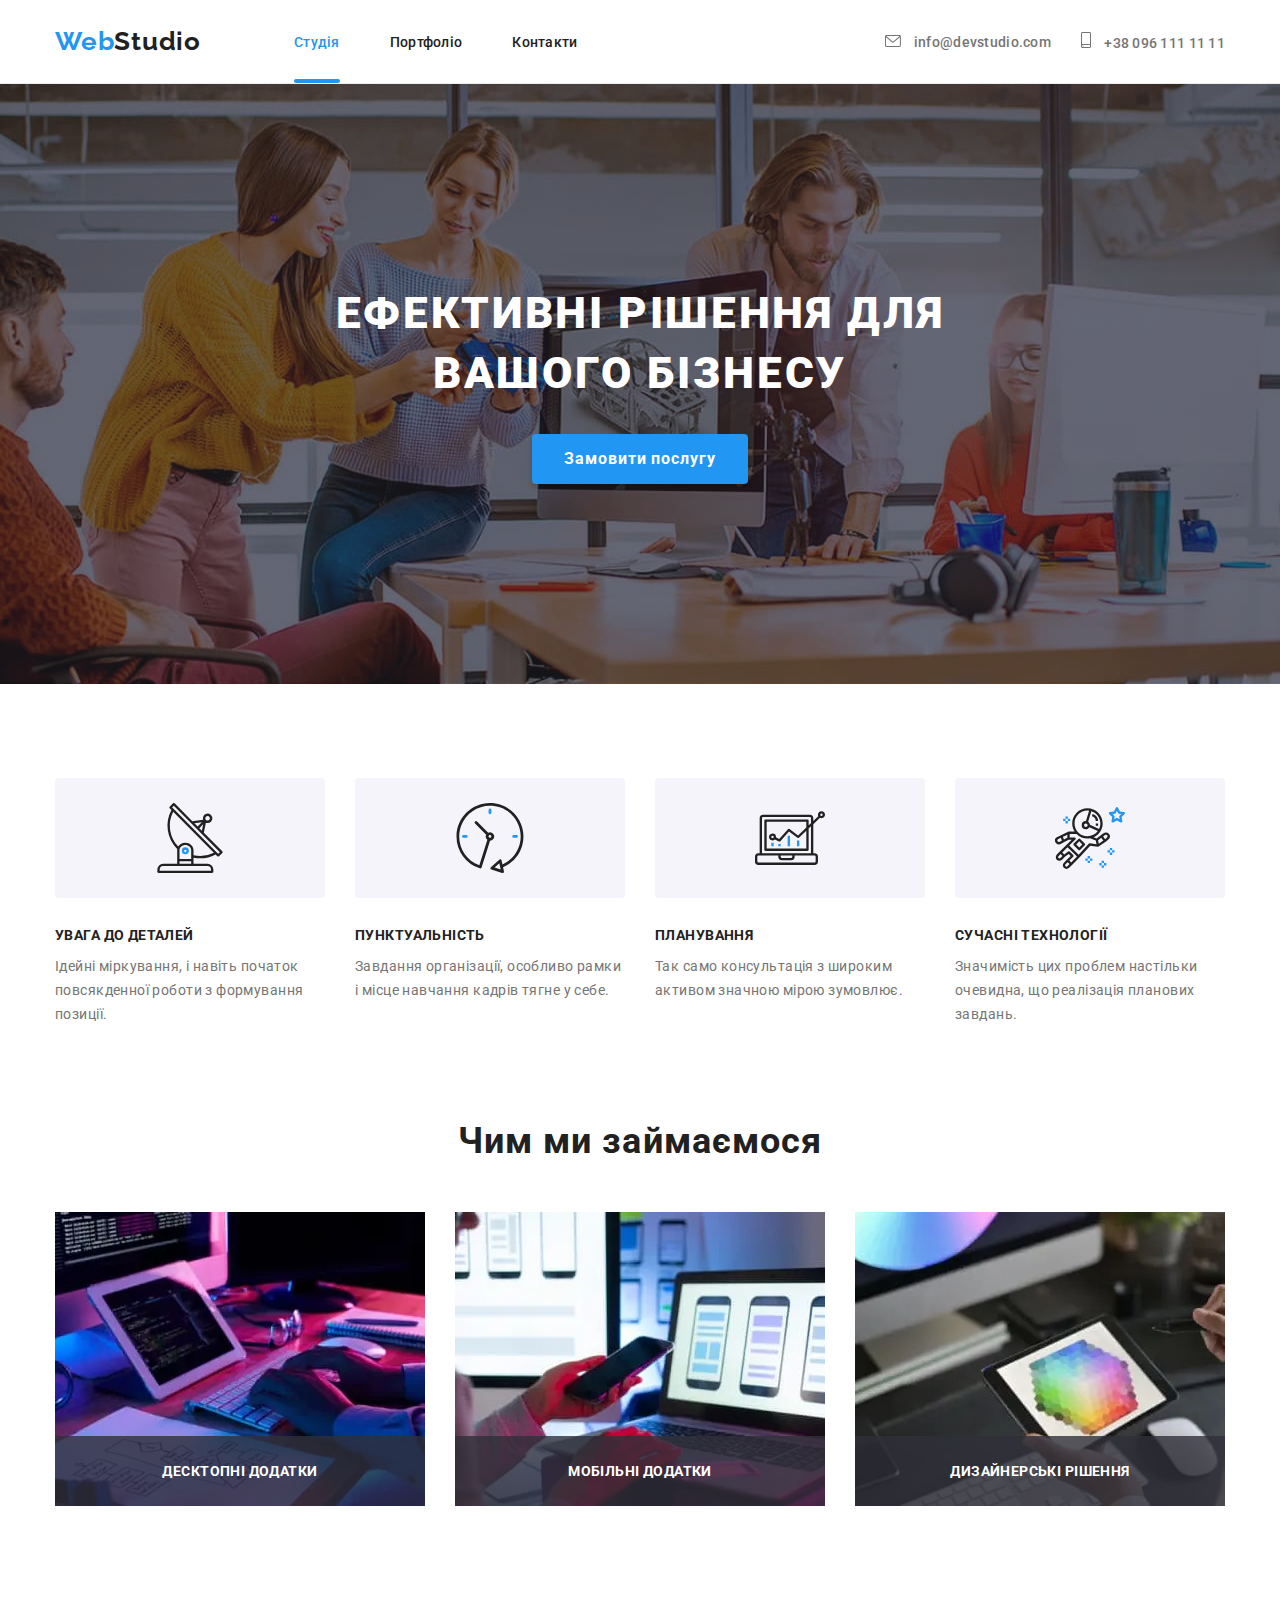
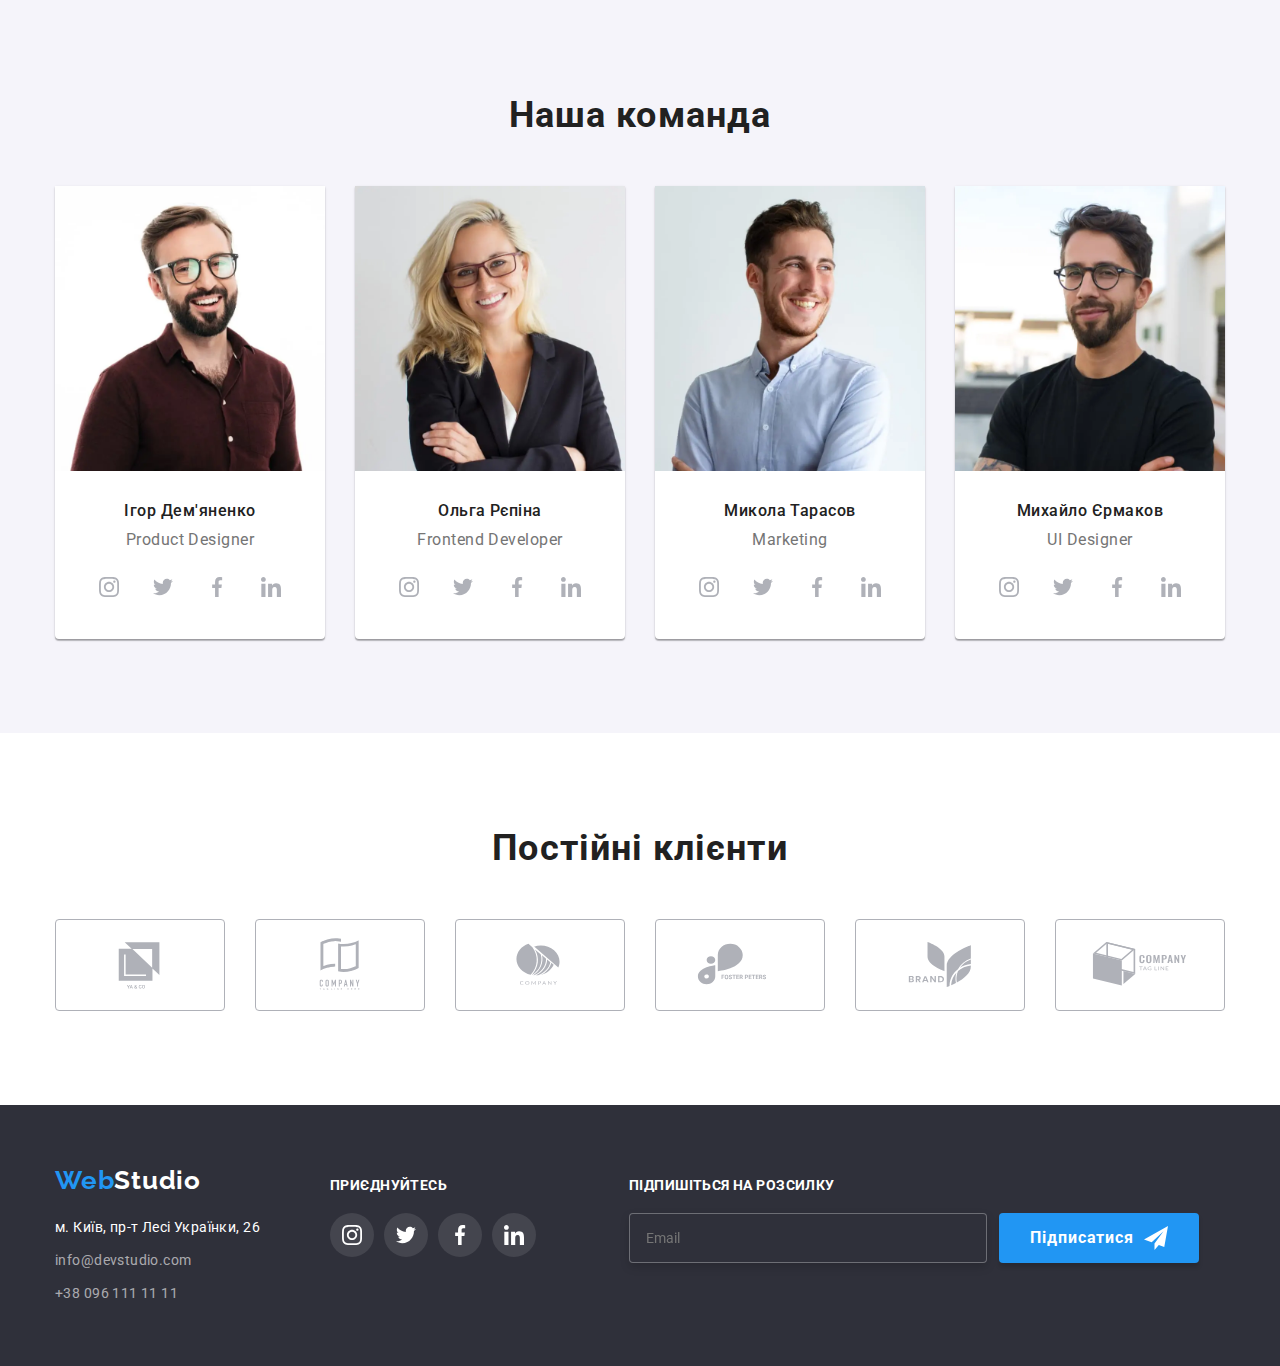
==== index.html @ 5ca3ab02 "modal checked fixed" ====
<!DOCTYPE html>
<html lang="uk">
  <head>
    <meta charset="UTF-8" >
    <meta http-equiv="X-UA-Compatible" content="IE=edge" >
    <meta name="viewport" content="width=device-width, initial-scale=1.0" >
    <title lang="en">WebStudio</title>

    <link rel="preconnect" href="https://fonts.googleapis.com" >
    <link rel="preconnect" href="https://fonts.gstatic.com" crossorigin >
    <link
      href="https://fonts.googleapis.com/css2?family=Raleway:wght@700&family=Roboto:wght@400;500;700;900&display=swap"
      rel="stylesheet">

    <link rel="stylesheet" href="https://cdnjs.cloudflare.com/ajax/libs/modern-normalize/1.0.0/modern-normalize.min.css">
    <link rel="stylesheet" href="./css/main.min.css">
  
  </head>

  <body>
    <!-- Шапка сторінки -->
    <header class="page-header ">
      <div class="container page-header__container menu">
            
        <a href="./index.html" class="logo" lang="en" data-logo>
          <span>Web</span><span class="logo--black">Studio</span>
        </a>
        <!-- Меню сайту на мобільном -->
          <button 
            class="button__menu" 
            type="button" 
            data-menu-button
            aria-expanded="false">
            <svg class="icon icon__menu"
                  aria-label="Перемикач мобільного меню">
              <use class="icon__menu--close" href="./img/sprite.svg#close-menu"></use>
              <use class="icon__menu--open"href="./img/sprite.svg#menu"></use>
            </svg>
          </button>

          <div class="menu__container" data-menu> 
          <!-- Навігація сайту на мобільном  -->
            <nav class=" site-nav__menu">
              <ul class="site-nav__list">
                <li class="site-nav__item site-nav__item--menu">
                  <a href="./index.html" class="site-nav__link site-nav__link--menu site-nav__link--active">
                    Студія
                  </a>
                </li>
                <li class="site-nav__item site-nav__item--menu">
                  <a href="./portfolio.html" class="site-nav__link site-nav__link--menu">
                    Портфоліо
                  </a>
                </li>
                <li class="site-nav__item site-nav__item--menu">
                  <a href="./contacts.html" class="site-nav__link site-nav__link--menu">
                    Контакти
                  </a>
                </li>
              </ul>
            </nav>
            <!-- Телефон та мейл меню сайту на мобільном -->
            <ul class="mail-tel__menu">
              <li class="mail-tel__item mail-tel__item--menu">
                <a class="mail-tel__link mail-tel__link--menu-mail" href="mailto:info@devstudio.com">
                  info@devstudio.com
                </a>
              </li>
              <li class="mail-tel__item mail-tel__item--menu">
                <a class="mail-tel__link mail-tel__link--menu-tel" href="tel:+380961111111">
                  +38 096 111 11 11
                </a>
              </li>
            </ul>

            <!-- Соцмережа меню сайту на мобільном-->
            
              <ul class="social__list--menu ">
                <li class="social__item--menu">
                  <a class="social__link--menu " lang="en" href="https://www.instagram.com/" aria-label="instagram" target="_blank"
                    rel="noopener noreferrer">
                    <span class="social__name">Instagramm</span>
                  </a>
                </li>
                <li class="social__item--menu">
                  <a class="social__link--menu " lang="en" href="https://twitter.com/" aria-label="twitter" target="_blank"
                    rel="noopener noreferrer">
                    <span class="social__name">Twitter</span>
                  </a>
                </li>
                <li class=" social__item--menu">
                  <a class="social__link--menu " lang="en" href="https://www.facebook.com/" aria-label="facebook" target="_blank"
                    rel="noopener noreferrer">
                    <span class="social__name">Facebook</span>
                  </a>
                </li>
                <li class="social__item--menu">
                  <a class="social__link--menu " lang="en" href="https://www.linkedin.com/" aria-label="linkedin" target="_blank"
                    rel="noopener noreferrer">
                    <span class="social__name">LinkedIn</span>
                  </a>
                </li>
              </ul>
            
          </div>
        

        <!-- Навігація сайту -->
        <nav class="site-nav">
          <ul class="site-nav__list">
            <li class="site-nav__item">
              <a href="./index.html" class="site-nav__link site-nav__link--active">
                Студія
              </a>
            </li>
            <li class="site-nav__item">
              <a href="./portfolio.html" class="site-nav__link">
                Портфоліо
              </a>
            </li>
            <li class="site-nav__item">
              <a href="./contacts.html" class="site-nav__link">
                Контакти
              </a>
            </li>
          </ul>
        </nav>

        <!-- Телефон та мейл -->
        <ul class="mail-tel">
          <li class="mail-tel__item">
            <a class="mail-tel__link" href="mailto:info@devstudio.com">
              <svg class="icon mail-tel__icon mail-tel__icon--width16">
                <use href="./img/sprite.svg#icon-envelope"></use>
              </svg>
              info@devstudio.com
            </a>
          </li>
          <li class="mail-tel__item">
            <a class="mail-tel__link" href="tel:+380961111111">
              <svg class="icon mail-tel__icon mail-tel__icon--width10" >
                <use href="./img/sprite.svg#icon-smartphone"></use>
              </svg>
              +38 096 111 11 11 
            </a>
          </li>
        </ul>
        
      </div>
    </header>

    <main>

      <!-- Замовлення -->
      <section class="substrate">
        <div class="order container ">
          <h1 class="order__title">
            Ефективні рішення для <br>
            вашого бізнесу
          </h1>
          <button class="button order__button button--blue" type="button" data-modal-open>Замовити послугу</button>
        </div>
      </section>

      <!--Модальне вікно-->
      <div class="backdrop backdrop--is-hidden backdrop--open" data-modal>
        <div class="modal">
          <button class="close" type="button" data-modal-close>
            <svg class="icon close__icon "> 
              <use href="./img/sprite.svg#close"></use>
            </svg>
          </button>
          <div class="modal__container">
            <h1 class="modal__title">Залиште свої дані, ми вам передзвонимо</h1>
            
            <form class="data-form">
              <div class="data-form__field"> 
                <label for="name" class="data-form__label">Ім'я</label>
                <div class="data-form__container">
                  <input class="data-form__input" type="text" name="username" id="name" autocomplete="name">
                  <svg class="icon data-form__icon">
                    <use href="./img/sprite.svg#person"></use>
                  </svg>
                </div>
              </div>
              
              <div class="data-form__field">
                <label for="tel" class="data-form__label">Телефон</label>
                <div class="data-form__container">
                  <input class="data-form__input" type="tel" name="telephone" id="tel" autocomplete="tel">
                  <svg class="icon data-form__icon">
                    <use href="./img/sprite.svg#phone"></use>
                  </svg>
                </div>
                
              </div>

              <div class="data-form__field">
                <label for="email" class="data-form__label">Пошта</label>
                <div class="data-form__container">
                  <input class="data-form__input" type="email" name="email" id="email" autocomplete="email">
                  <svg class="icon data-form__icon">
                    <use href="./img/sprite.svg#email"></use>
                  </svg>
                </div>
                
              </div>

              <div class="data-form__feedback">
                <label for="feedback" class="data-form__label">Коментар</label>
                <textarea class="data-form__textarea" name="feedback" placeholder="Введіть текст" id="feedback"></textarea>
              </div>
 
                <label for="accept" class="data-form__accept ">
                  <div class="accept">
                    <input class="accept__input accept__input--hidden" type="checkbox" name="acceptions" id="accept">
                    <svg class="icon accept__icon" width="16" height="15">
                      <use href="./img/sprite.svg#check"></use>
                    </svg>
                  </div>
                  <p class="accept__label">Погоджуюся з розсилкою та приймаю 
                    <a href="" class="accept__label--blue"> Умови договору</a>
                  </p>
                </label>
                            
              <button class="button data-form__button button--blue" type="submit">Відправити</button>
            </form>
          </div>
        </div>
      
      </div>

       
      <!-- Переваги -->
      <section class="benefits section">
        <div class="container ">
          <ul class="benefits__list">
            <li class="benefits__item benefits__item--antena">
              <h2 class="benefits__title">УВАГА ДО ДЕТАЛЕЙ</h2>
              <p class="benefits__text">
                Ідейні міркування, і навіть початок повсякденної роботи з
                формування позиції.
              </p>
            </li>
            <li class="benefits__item benefits__item--clock">
              <h2 class="benefits__title">ПУНКТУАЛЬНІСТЬ</h2>
              <p class="benefits__text">
                Завдання організації, особливо рамки і місце навчання кадрів тягне
                у себе.
              </p>
            </li>
            <li class="benefits__item benefits__item--diagram">
              <h2 class="benefits__title">ПЛАНУВАННЯ</h2>
              <p class="benefits__text">
                Так само консультація з широким активом значною мірою зумовлює.
              </p>
            </li>
            <li class="benefits__item benefits__item--astronaut">
              <h2 class="benefits__title">СУЧАСНІ ТЕХНОЛОГІЇ</h2>
              <p class="benefits__text">
                Значимість цих проблем настільки очевидна, що реалізація планових
                завдань.
              </p>
            </li>
          </ul>
        
      </div>
    </section>

      <!-- Чим ми займаємося -->
      <section class="wedo section">
        <div class="container">
          <h2 class="wedo__title">Чим ми займаємося</h2>
          <ul class="wedo__list">
            <li class="wedo__item">
              <div class="wedo__img-back">
                <picture>
                  <source 
                  srcset="./img/img01.webp 1x,
                          ./img/img01@2x.webp  2x" 
                  type="image/webp">
                  <img 
                    src="./img/img01.jpg" 
                    alt="десктопні програми" 
                    width="370"
                    srcset="./img/img01.jpg 1x,
                            ./img/img01@2x.jpg 2x" 
                            >
                </picture>
                <p class="wedo__text-back">
                  Десктопні додатки
                </p>
              </div>
            </li>
            <li class="wedo__item">
              <div class="wedo__img-back">
                <picture>
                  <source 
                  srcset="./img/img02.webp 1x,
                          ./img/img02@2x.webp  2x" 
                  type="image/webp">
                <img 
                src="./img/img02.jpg" 
                alt="мобільні додатки" 
                width="370"
                srcset="./img/img02.jpg 1x,
                        ./img/img02@2x.jpg 2x"
                        >
                </picture>
                <p class="wedo__text-back">
                  Мобільні додатки
                </p>
              </div>
            </li>
            <li class="wedo__item">
              <div class="wedo__img-back">
                <picture>
                  <source 
                  srcset="./img/img03.webp 1x,
                          ./img/img03@2x.webp  2x" 
                  type="image/webp">
                  <img 
                  src="./img/img03.jpg" 
                  alt="дизайнерські рішення" 
                  width="370"
                  srcset="./img/img03.jpg 1x,
                          ./img/img03@2x.jpg 2x"
                          >
                </picture>
                <p class="wedo__text-back">
                  Дизайнерські рішення
                </p>
              </div>
            </li>
      
          </ul>
        </div>
      </section>

      <!-- Наша команда -->

      <section class="team section" >
        <div class="container ">
          <h2 class="team__title">Наша команда</h2>
          <ul class="team__list">
            <li class="team__item">
              <!-- Фото -->
              <picture>

                <source 
                  srcset="./img/Mobile/img-1.webp 450w,
                          ./img/Mobile/img-1@2x.webp 900w" 
                  media="(max-width:767px)" 
                  sizes=" 100vw"
                  type="image/webp">
                
                <source 
                  srcset="./img/Mobile/img-1.jpg 450w,
                          ./img/Mobile/img-1@2x.jpg 900w" 
                  media="(max-width:767px)" 
                  sizes=" 100vw"
                  type="image/jpg">
                
                <source 
                  srcset="./img/tablet/img-1.webp 354w,
                          ./img/tablet/img-1@2x.webp 708w" 
                  media="(min-width:768px)" 
                  sizes=" 50vw"
                  type="image/webp">
                
                <source 
                  srcset="./img/tablet/img-1.jpg 354W,
                          ./img/tablet/img-1@2x.jpg 708w" 
                  media="(min-width:768px)" 
                  sizes=" 50vw"
                  type="image/jpg">
                
                <source 
                  srcset="./img/img-1.webp 270w,
                          ./img/img-1@2x.webp  540w" 
                  media="(min-width: 1200px)" 
                  sizes=" 25vw"
                  type="image/webp">
                
                <source 
                  srcset="./img/img-1.jpg 270w
                          ./img/img-1@2x.jpg 540w" 
                  media="(min-width:  1200px)" 
                  sizes=" 25vw"
                  type="image/jpg">
             
                <img 
                src="./img/img-1.jpg" 
                alt="Ігор Дем'яненко" 
                sizes=" (min-width:1200px) 25vw,
                        (min-width:768px ) 50vw,
                                          100vw " 
                        >
              </picture>
              <div class="team__name-position">
                <h3 class="team__name">Ігор Дем'яненко</h3>
                <p class="team__position" lang="en">Product Designer</p>

                <!-- Соцмережа -->
                <div class="social team__social">
                  <ul class="social__list social__list--position">
                    <li class="social__item">
                      <a class="social__link " href="https://www.instagram.com/" aria-label="instagram"
                        target="_blank" rel="noopener noreferrer">
                        <svg class="icon social__icon icon--grey">
                          <use href="./img/sprite.svg#icon-instagram"></use>
                        </svg>
                      </a>
                    </li>
                    <li class="social__item">
                      <a class="social__link " href="https://twitter.com/" aria-label="twitter" target="_blank"
                        rel="noopener noreferrer">
                        <svg class="icon social__icon icon--grey">
                          <use href="./img/sprite.svg#icon-twitter"></use>
                        </svg>
                      </a>
                    </li>
                    <li class="social__item">
                      <a class="social__link " href="https://www.facebook.com/" aria-label="facebook" target="_blank"
                        rel="noopener noreferrer">
                        <svg class="icon social__icon icon--grey">
                          <use href="./img/sprite.svg#icon-facebook"></use>
                        </svg>
                      </a>
                    </li>
                    <li class="social__item">
                      <a class="social__link " href="https://www.linkedin.com/" aria-label="linkedin" target="_blank"
                        rel="noopener noreferrer">
                        <svg class="icon social__icon icon--grey">
                          <use href="./img/sprite.svg#icon-linkedin"></use>
                        </svg>
                      </a>
                    </li>
                  </ul>
                </div>
              </div>
            </li>

            <li class="team__item">
              <!-- Фото -->
              <picture>
                <source 
                  srcset="./img/Mobile/img-2.webp 450w,
                          ./img/Mobile/img-2@2x.webp 900w" 
                  media="(max-width:767px)" 
                  sizes=" 100vw" 
                  type="image/webp">
                
                <source 
                  srcset="./img/Mobile/img-2.jpg 450w,
                          ./img/Mobile/img-2@2x.jpg 900w" 
                  media="(max-width:767px)" 
                  sizes=" 100vw" 
                  type="image/jpg">
                
                <source 
                  srcset="./img/tablet/img-2.webp 354w,
                          ./img/tablet/img-2@2x.webp 708w" 
                  media="(min-width:768px)" 
                  sizes=" 50vw" 
                  type="image/webp">
                
                <source 
                  srcset="./img/tablet/img-2.jpg 354W,
                          ./img/tablet/img-2@2x.jpg 708w" 
                  media="(min-width:768px)" 
                  sizes=" 50vw" 
                  type="image/jpg">
                
                <source 
                  srcset="./img/img-2.webp 270w,
                          ./img/img-2@2x.webp  540w" 
                  media="(min-width: 1200px)" 
                  sizes=" 25vw" 
                  type="image/webp">
                
                <source 
                  srcset="./img/img-2.jpg 270w
                          ./img/img-2@2x.jpg 540w" 
                  media="(min-width:  1200px)" 
                  sizes=" 25vw" 
                  type="image/jpg">

                <img 
                src="./img/img-2.jpg" 
                alt="Ольга Рєпіна" 
                sizes=" (min-width:1200px) 25vw,
                        (min-width:768px ) 50vw,
                                          100vw "
                        >
              </picture>
              <div class="team__name-position">
                <h3 class="team__name">Ольга Рєпіна</h3>
                <p class="team__position" lang="en">Frontend Developer</p>
                <!-- Соцмережа -->
                <div class="social team__social">
                  <ul class="social__list social__list--position">
                    <li class="social__item">
                      <a class="social__link " href="https://www.instagram.com/" aria-label="instagram" target="_blank"
                        rel="noopener noreferrer">
                        <svg class="icon social__icon icon--grey">
                          <use href="./img/sprite.svg#icon-instagram"></use>
                        </svg>
                      </a>
                    </li>
                    <li class="social__item">
                      <a class="social__link " href="https://twitter.com/" aria-label="twitter" target="_blank"
                        rel="noopener noreferrer">
                        <svg class="icon social__icon icon--grey">
                          <use href="./img/sprite.svg#icon-twitter"></use>
                        </svg>
                      </a>
                    </li>
                    <li class="social__item">
                      <a class="social__link " href="https://www.facebook.com/" aria-label="facebook" target="_blank"
                        rel="noopener noreferrer">
                        <svg class="icon social__icon icon--grey">
                          <use href="./img/sprite.svg#icon-facebook"></use>
                        </svg>
                      </a>
                    </li>
                    <li class="social__item">
                      <a class="social__link " href="https://www.linkedin.com/" aria-label="linkedin" target="_blank"
                        rel="noopener noreferrer">
                        <svg class="icon social__icon icon--grey">
                          <use href="./img/sprite.svg#icon-linkedin"></use>
                        </svg>
                      </a>
                    </li>
                  </ul>
                </div>
              </div>
            </li>

            <li class="team__item">
              <!-- Фото -->
              <picture>
                <source 
                  srcset="./img/Mobile/img-3.webp 450w,
                          ./img/Mobile/img-3@2x.webp 900w" 
                  media="(max-width:767px)" 
                  sizes=" 100vw" 
                  type="image/webp">
                
                <source 
                  srcset="./img/Mobile/img-3.jpg 450w,
                          ./img/Mobile/img-3@2x.jpg 900w" 
                  media="(max-width:767px)" 
                  sizes=" 100vw" 
                  type="image/jpg">
                
                <source 
                  srcset="./img/tablet/img-3.webp 354w,
                          ./img/tablet/img-3@2x.webp 708w" 
                  media="(min-width:768px)" 
                  sizes=" 50vw" 
                  type="image/webp">
                
                <source 
                  srcset="./img/tablet/img-3.jpg 354W,
                          ./img/tablet/img-3@2x.jpg 708w" 
                  media="(min-width:768px)" 
                  sizes=" 50vw" 
                  type="image/jpg">
                
                <source 
                  srcset="./img/img-3.webp 270w,
                          ./img/img-3@2x.webp  540w" 
                  media="(min-width: 1200px)" 
                  sizes=" 25vw" 
                  type="image/webp">
                
                <source 
                  srcset="./img/img-3.jpg 270w
                          ./img/img-3@2x.jpg 540w" 
                  media="(min-width:  1200px)" 
                  sizes=" 25vw" 
                  type="image/jpg">

                <img 
                src="./img/img-3.jpg" 
                alt="Микола Тарасов" 
  
                sizes=" (min-width:1200px) 25vw,
                        (min-width:768px ) 50vw,
                                          100vw "
                        >
              </picture>
              <div class="team__name-position">
                <h3 class="team__name">Микола Тарасов</h3>
                <p class="team__position" lang="en">Marketing</p>
                <!-- Соцмережа -->
                <div class="social team__social">
                  <ul class="social__list social__list--position">
                    <li class="social__item">
                      <a class="social__link " href="https://www.instagram.com/" aria-label="instagram" target="_blank"
                        rel="noopener noreferrer">
                        <svg class="icon social__icon icon--grey">
                          <use href="./img/sprite.svg#icon-instagram"></use>
                        </svg>
                      </a>
                    </li>
                    <li class="social__item">
                      <a class="social__link " href="https://twitter.com/" aria-label="twitter" target="_blank"
                        rel="noopener noreferrer">
                        <svg class="icon social__icon icon--grey">
                          <use href="./img/sprite.svg#icon-twitter"></use>
                        </svg>
                      </a>
                    </li>
                    <li class="social__item">
                      <a class="social__link " href="https://www.facebook.com/" aria-label="facebook" target="_blank"
                        rel="noopener noreferrer">
                        <svg class="icon social__icon icon--grey">
                          <use href="./img/sprite.svg#icon-facebook"></use>
                        </svg>
                      </a>
                    </li>
                    <li class="social__item">
                      <a class="social__link " href="https://www.linkedin.com/" aria-label="linkedin" target="_blank"
                        rel="noopener noreferrer">
                        <svg class="icon social__icon icon--grey">
                          <use href="./img/sprite.svg#icon-linkedin"></use>
                        </svg>
                      </a>
                    </li>
                  </ul>
                </div>
              </div>
            </li>

            <li class="team__item">
              <!-- Фото -->
              <picture>
                <source 
                  srcset="./img/Mobile/img-4.webp 450w,
                          ./img/Mobile/img-4@2x.webp 900w" 
                  media="(max-width:767px)" 
                  sizes=" 100vw"
                  type="image/webp">
                
                <source 
                  srcset="./img/Mobile/img-4.jpg 450w,
                          ./img/Mobile/img-4@2x.jpg 900w" 
                  media="(max-width:767px)" 
                  sizes=" 100vw" 
                  type="image/jpg">
                
                <source 
                  srcset="./img/tablet/img-4.webp 354w,
                          ./img/tablet/img-4@2x.webp 708w" 
                  media="(min-width:768px)" 
                  sizes=" 50vw" 
                  type="image/webp">
                
                <source 
                  srcset="./img/tablet/img-4.jpg 354W,
                          ./img/tablet/img-4@2x.jpg 708w" 
                  media="(min-width:768px)" 
                  sizes=" 50vw" 
                  type="image/jpg">
                
                <source 
                  srcset="./img/img-3.webp 270w,
                          ./img/img-4@2x.webp  540w" 
                  media="(min-width: 1200px)" 
                  sizes=" 25vw" 
                  type="image/webp">
                
                <source 
                  srcset="./img/img-3.jpg 270w
                          ./img/img-4@2x.jpg 540w" 
                  media="(min-width:  1200px)" 
                  sizes=" 25vw" 
                  type="image/jpg">

                <img 
                src="./img/img-4.jpg" 
                alt="Михайло Єрмаков" 
    
                sizes=" (min-width:1200px) 25vw,
                        (min-width:768px ) 50vw,
                                          100vw "
                        >
              </picture>
              <div class="team__name-position">
                <h3 class="team__name">Михайло Єрмаков</h3>
                <p class="team__position" lang="en">UI Designer</p>
                <!-- Соцмережа -->
                <div class="social team__social">
                  <ul class="social__list social__list--position">
                    <li class="social__item">
                      <a class="social__link " href="https://www.instagram.com/" aria-label="instagram" target="_blank"
                        rel="noopener noreferrer">
                        <svg class="icon social__icon icon--grey">
                          <use href="./img/sprite.svg#icon-instagram"></use>
                        </svg>
                      </a>
                    </li>
                    <li class="social__item">
                      <a class="social__link " href="https://twitter.com/" aria-label="twitter" target="_blank"
                        rel="noopener noreferrer">
                        <svg class="icon social__icon icon--grey">
                          <use href="./img/sprite.svg#icon-twitter"></use>
                        </svg>
                      </a>
                    </li>
                    <li class="social__item">
                      <a class="social__link " href="https://www.facebook.com/" aria-label="facebook" target="_blank"
                        rel="noopener noreferrer">
                        <svg class="icon social__icon icon--grey">
                          <use href="./img/sprite.svg#icon-facebook"></use>
                        </svg>
                      </a>
                    </li>
                    <li class="social__item">
                      <a class="social__link " href="https://www.linkedin.com/" aria-label="linkedin" target="_blank"
                        rel="noopener noreferrer">
                        <svg class="icon social__icon icon--grey">
                          <use href="./img/sprite.svg#icon-linkedin"></use>
                        </svg>
                      </a>
                    </li>
                  </ul>
                </div>
              </div>
            </li>
          </ul>
        </div>
      </section>

      <!-- Постійні клієнти -->
      
      <section class="clients section">
        <div class="container ">
          <h2 class="clients__title">Постійні клієнти</h2>
          <ul class="clients__list">
            <li class="clients__item">
              <a class="clients__link" href="" >
                <svg class="icon clients__icon">
                  <use href="./img/sprite.svg#icon-Logo1"></use>
                </svg>
              </a>
            </li>
            <li class="clients__item">
              <a class="clients__link" href="">
                <svg class="icon clients__icon">
                  <use href="./img/sprite.svg#icon-Logo-2"></use>
                </svg>
              </a>
            </li>
            <li class="clients__item">
              <a class="clients__link" href="">
                <svg class="icon clients__icon">
                  <use href="./img/sprite.svg#icon-Logo-3"></use>
                </svg>
              </a>
            </li>
            <li class="clients__item">
              <a class="clients__link" href="">
                <svg class="icon clients__icon">
                  <use href="./img/sprite.svg#icon-Logo-4"></use>
                </svg>
              </a>
            </li>
            <li class="clients__item">
              <a class="clients__link" href="">
                <svg class="icon clients__icon">
                  <use href="./img/sprite.svg#icon-Logo-5"></use>
                </svg>
              </a>
            </li>
            <li class="clients__item">
              <a class="clients__link" href="">
                <svg class="icon clients__icon">
                  <use href="./img/sprite.svg#icon-Logo-6"></use>
                </svg>
              </a>
            </li>
          </ul>
        </div>
      </section>
    </main>

    <!-- Підвал сторінки -->
    <footer class="page-footer">
      <div class="container page-footer__container">
        <div class="container__logo-address-social">
          <!--Лого -->
          <div class="container__logo-address">
            <a href="./index.html" class="logo" lang="en">
              <span >Web</span><span class="logo--white">Studio</span>
            </a>
            <!--Адреса -->
            <address class="address page-footer__address">
              <ul>
                <li class="address__item">
                  <a class="address__link address__link--white"
                    href="https://www.google.com/maps/d/viewer?mid=10uSM3H-mIU3GznYo2szRIEphczw&hl=en_US&ll=50.42732700000001%2C30.538092&z=17"
                    target="_blank" rel="noopener noreferrer">
                    м. Київ, пр-т Лесі Українки, 26
                  </a>
                </li>
                <li class="address__item"><a class="address__link" href="mailto:info@devstudio.com">info@devstudio.com</a></li>
                <li class="address__item"><a class="address__link" href="tel:+380961111111">+38 096 111 11 11</a></li>
              </ul>
            </address>         
          </div>
          
          <!-- Соцмережа -->
          <div class="social page-footer__social">
            <h2 class="social__title">Приєднуйтесь</h2>         
            <ul class="social__list social__list--positionStart ">
              <li class="social__item">
                <a class="social__link social__link--grey" href="https://www.instagram.com/" aria-label="instagram" target="_blank" rel="noopener noreferrer">
                  <svg class="icon social__icon icon--white">
                    <use href="./img/sprite.svg#icon-instagram"></use>
                  </svg>
                </a>
              </li>
              <li class="social__item">
                <a class="social__link social__link--grey" href="https://twitter.com/" aria-label="twitter" target="_blank" rel="noopener noreferrer">
                  <svg class="icon social__icon icon--white">
                    <use href="./img/sprite.svg#icon-twitter"></use>
                  </svg>
                </a>
              </li>
              <li class="social__item">
                <a class="social__link social__link--grey" href="https://www.facebook.com/" aria-label="facebook" target="_blank" rel="noopener noreferrer">
                  <svg class="icon social__icon icon--white">
                    <use href="./img/sprite.svg#icon-facebook"></use>
                  </svg>
                </a>
              </li>
              <li class="social__item">
                <a class="social__link social__link--grey" href="https://www.linkedin.com/" aria-label="linkedin" target="_blank" rel="noopener noreferrer">
                  <svg class="icon social__icon icon--white">
                    <use href="./img/sprite.svg#icon-linkedin"></use>
                  </svg>
                </a>
              </li>
            </ul>    
          </div>
        </div>
        <!--Підписатися на розсилку -->
        <form class="signup-form page-footer__signup-form" name="signup-form" autocomplete="on" novalidate>
          <label for="signup-form" class="signup-form__label">
            Підпишіться на розсилку
          </label>
          <div class="container__input-button">
            <input id="signup-form" class="signup-form__input" type="email" name="email" placeholder="Email" />
            
          
          <!--Кнопка -->
            <button class="button signup-form__button button--blue" type="submit">
              Підписатися
              <svg class="icon button__icon button__icon--white">
                <use href="./img/sprite.svg#send"></use>
              </svg>
            </button>
          </div>

        </form>
       
      </div>
    </footer>

    <script src="./js/menu.js"></script>
    <script src="./js/modal.js"></script>
  </body>
</html>
---- css/main.min.css ----
body{font-family:"Roboto",sans-serif;font-size:14px;font-weight:400;color:#757575}h1,h2,h3,h4,h5,h6,p{margin:0}img{display:block;max-width:100%;height:auto}ul{list-style:none;padding:0;margin:0}.container{min-width:320px;padding-left:15px;padding-right:15px;margin-left:auto;margin-right:auto}@media screen and (min-width: 480px){.container{width:480px}}@media screen and (min-width: 768px){.container{width:768px}}@media screen and (min-width: 1200px){.container{width:1200px}}.section{padding-top:60px;padding-bottom:60px}body.modal-open{overflow:hidden}@media screen and (min-width: 1200px){.section{padding-top:94px;padding-bottom:94px}}.icon{display:inline-block;width:1em;height:1em;stroke-width:0;fill:currentColor}.logo{color:#2196f3;font-family:"Raleway",sans-serif;font-weight:700;font-size:24px;line-height:1.19;letter-spacing:.03em;text-decoration:none;outline:none}@media screen and (min-width: 1200px){.logo{font-size:26px}}.social__list{display:-webkit-box;display:-ms-flexbox;display:flex;-webkit-box-pack:center;-ms-flex-pack:center;justify-content:center}.social__item:not(:last-child){margin-right:10px}.social__icon{width:20px;height:20px;-webkit-transition:fill 250ms cubic-bezier(0.4, 0, 0.2, 1);transition:fill 250ms cubic-bezier(0.4, 0, 0.2, 1)}.social__link{display:-webkit-box;display:-ms-flexbox;display:flex;-webkit-box-pack:center;-ms-flex-pack:center;justify-content:center;-webkit-box-align:center;-ms-flex-align:center;align-items:center;width:44px;height:44px;border-radius:50%;-webkit-transition:background-color 250ms cubic-bezier(0.4, 0, 0.2, 1);transition:background-color 250ms cubic-bezier(0.4, 0, 0.2, 1)}.button{display:inline-block;text-align:center;padding:0;min-width:200px;height:50px;font-weight:700;font-size:16px;line-height:1.875;letter-spacing:.06em;border-radius:4px;border:none;outline:none;cursor:pointer}.button--blue{color:#fff;background-color:#2196f3;-webkit-box-shadow:0px 4px 4px rgba(0,0,0,.15);box-shadow:0px 4px 4px rgba(0,0,0,.15)}.button__icon{margin-left:10px;width:24px;height:24px}.button__icon--white{fill:#fff}.page-header{background-color:#fff;border-bottom:1px solid #ececec}.page-header__container{display:-webkit-box;display:-ms-flexbox;display:flex;-webkit-box-align:center;-ms-flex-align:center;align-items:center}.logo--black{color:#212121}@media screen and (max-width: 767px){.page-header__container{padding-top:16px;padding-bottom:16px}}.site-nav__item:not(:last-child){margin-right:50px}.site-nav__link{display:block;padding-top:32px;padding-bottom:32px;font-weight:500;font-size:14px;line-height:1.1428571429;letter-spacing:.02em;color:#212121;text-decoration:none;-webkit-transition:color 250ms cubic-bezier(0.4, 0, 0.2, 1);transition:color 250ms cubic-bezier(0.4, 0, 0.2, 1)}.site-nav__link:hover,.site-nav__link:focus{color:#2196f3;outline:none}.site-nav__link--active{position:relative;color:#2196f3}@media screen and (max-width: 767px){.site-nav{display:none}}@media screen and (min-width: 768px){.site-nav{display:-webkit-box;display:-ms-flexbox;display:flex;-webkit-box-align:center;-ms-flex-align:center;align-items:center}.site-nav__list{display:-webkit-box;display:-ms-flexbox;display:flex;margin-left:93px}.site-nav__link--active{display:inline-block}.site-nav__link--active::after{position:absolute;bottom:-1px;left:0;display:block;content:"";height:4px;width:100%;border-radius:2px;background-color:#2196f3}}.mail-tel__icon{margin-right:10px;-webkit-transition:fill 250ms cubic-bezier(0.4, 0, 0.2, 1);transition:fill 250ms cubic-bezier(0.4, 0, 0.2, 1)}.mail-tel__icon--width16{width:16px;height:12px}.mail-tel__icon--width10{width:10px;height:16px}.mail-tel__link{display:block;padding-top:5px;padding-bottom:5px;font-weight:500;font-size:12px;line-height:1.1428571429;letter-spacing:.02em;color:#757575;text-decoration:none;-webkit-transition:color 250ms cubic-bezier(0.4, 0, 0.2, 1);transition:color 250ms cubic-bezier(0.4, 0, 0.2, 1)}.mail-tel__link:hover,.mail-tel__link:focus{color:#2196f3;outline:none}@media screen and (max-width: 767px){.mail-tel{display:none}}@media screen and (min-width: 768px){.mail-tel{display:block;margin-left:auto}}@media screen and (min-width: 1200px){.mail-tel{display:-webkit-box;display:-ms-flexbox;display:flex;margin-left:auto;-webkit-box-align:center;-ms-flex-align:center;align-items:center}.mail-tel__item:not(:last-child){margin-right:30px}.mail-tel__link{padding-top:32px;padding-bottom:32px;font-size:14px}}.button__menu{z-index:3;display:block;margin-left:auto;padding:0;border:none;background-color:rgba(0,0,0,0);cursor:pointer}.button__menu .icon__menu--close{display:none}.button__menu.button__menu--is-open .icon__menu--close{display:block}.button__menu.button__menu--is-open .icon__menu--open{display:none}.button__menu .logo.logo--is-close{display:none}.icon__menu{width:40px;height:40px;fill:#000;-webkit-transition:fill 250ms cubic-bezier(0.4, 0, 0.2, 1);transition:fill 250ms cubic-bezier(0.4, 0, 0.2, 1)}.button__menu:active .icon__menu{fill:#2196f3;outline:none}.menu__container{z-index:2;display:none;position:fixed;top:0;left:0;width:100%;height:100%;padding:48px 0 48px 40px;background-color:#fff}.menu__container.menu--is-open{display:-webkit-box;display:-ms-flexbox;display:flex;-webkit-box-orient:vertical;-webkit-box-direction:normal;-ms-flex-direction:column;flex-direction:column}.site-nav__link--menu{padding:0;font-size:40px;line-height:1.175}.site-nav__item--menu:not(:last-child){margin:0 0 32px 0}.site-nav__item--menu:last-child{margin:0}.mail-tel__menu{margin-top:auto}.mail-tel__link--menu-mail{padding:0;font-size:34px;line-height:1.1764705882}.mail-tel__link--menu-tel{padding:0;font-size:24px;line-height:1.1666666667}.mail-tel__item--menu:not(:last-child){margin:0 0 32px 0}.mail-tel__item--menu:last-child{margin:0 0 64px 0}.social__list--menu{display:-webkit-box;display:-ms-flexbox;display:flex;-webkit-box-pack:start;-ms-flex-pack:start;justify-content:flex-start}.social__item--menu{display:inline-block}.social__item--menu:not(:last-child){padding-right:10px;margin-right:10px;border-right:1px solid rgba(33,33,33,.2)}.social__name{color:#2196f3;font-weight:500;font-size:18px;line-height:calc 1.2222222222;letter-spacing:.06em}.social__link--menu{text-decoration:none}@media screen and (min-width: 768px){.button__menu{display:none}.menu__container.menu--is-open{display:none}}.signup-form{display:block;text-align:center}.signup-form::-webkit-input-placeholder{padding-left:16px;font-style:normal;font-weight:400;font-size:16px;line-height:1.25;letter-spacing:.03em;color:rgba(255,255,255,.6)}.signup-form::-moz-placeholder{padding-left:16px;font-style:normal;font-weight:400;font-size:16px;line-height:1.25;letter-spacing:.03em;color:rgba(255,255,255,.6)}.signup-form:-ms-input-placeholder{padding-left:16px;font-style:normal;font-weight:400;font-size:16px;line-height:1.25;letter-spacing:.03em;color:rgba(255,255,255,.6)}.signup-form::-ms-input-placeholder{padding-left:16px;font-style:normal;font-weight:400;font-size:16px;line-height:1.25;letter-spacing:.03em;color:rgba(255,255,255,.6)}.signup-form::placeholder{padding-left:16px;font-style:normal;font-weight:400;font-size:16px;line-height:1.25;letter-spacing:.03em;color:rgba(255,255,255,.6)}.signup-form__label{display:block;text-align:center;font-weight:700;font-size:14px;line-height:1.1428571429;letter-spacing:.03em;text-transform:uppercase;color:#fff}.signup-form__input{margin-top:20px;padding-left:16px;width:100%;min-height:50px;background-color:#2f303a;border:1px solid rgba(255,255,255,.3);-webkit-filter:drop-shadow(0px 4px 4px rgba(0, 0, 0, 0.15));filter:drop-shadow(0px 4px 4px rgba(0, 0, 0, 0.15));border-radius:4px}.substrate{max-height:600px;max-width:1600px;margin-left:auto;margin-right:auto;background-color:#c4c4c4;background-image:-webkit-gradient(linear, left top, right top, from(rgba(47, 48, 58, 0.4)), to(rgba(47, 48, 58, 0.4))),url(../img/Mobile/hero-back-mobile.jpg);background-image:linear-gradient(to right, rgba(47, 48, 58, 0.4), rgba(47, 48, 58, 0.4)),url(../img/Mobile/hero-back-mobile.jpg);background-repeat:no-repeat;background-position:center;background-size:cover}.order{padding-top:118px;padding-bottom:118px;text-align:center}.order__title{color:#fff;font-weight:900;font-size:26px;line-height:1.36;letter-spacing:.06em;text-transform:uppercase}.order__button{display:inline;margin-top:30px}@media(min-device-pixel-ratio: 2),(-webkit-min-device-pixel-ratio: 2),(min-resolution: 192dpi),(min-resolution: 2dppx){.substrate{background-image:-webkit-gradient(linear, left top, right top, from(rgba(47, 48, 58, 0.4)), to(rgba(47, 48, 58, 0.4))),url(../img/Mobile/hero-back-mobile@2x.jpg);background-image:linear-gradient(to right, rgba(47, 48, 58, 0.4), rgba(47, 48, 58, 0.4)),url(../img/Mobile/hero-back-mobile@2x.jpg)}}@media screen and (min-width: 768px){.substrate{background-image:-webkit-gradient(linear, left top, right top, from(rgba(47, 48, 58, 0.4)), to(rgba(47, 48, 58, 0.4))),url(../img/tablet/hero-back-tablet.jpg);background-image:linear-gradient(to right, rgba(47, 48, 58, 0.4), rgba(47, 48, 58, 0.4)),url(../img/tablet/hero-back-tablet.jpg)}}@media screen and (min-width: 768px)and (min-device-pixel-ratio: 2),screen and (min-width: 768px)and (-webkit-min-device-pixel-ratio: 2),screen and (min-width: 768px)and (min-resolution: 192dpi),screen and (min-width: 768px)and (min-resolution: 2dppx){.substrate{background-image:-webkit-gradient(linear, left top, right top, from(rgba(47, 48, 58, 0.4)), to(rgba(47, 48, 58, 0.4))),url(../img/tablet/hero-back-tablet@2x.jpg);background-image:linear-gradient(to right, rgba(47, 48, 58, 0.4), rgba(47, 48, 58, 0.4)),url(../img/tablet/hero-back-tablet@2x.jpg)}}@media screen and (min-width: 1200px){.substrate{background-image:-webkit-gradient(linear, left top, right top, from(rgba(47, 48, 58, 0.4)), to(rgba(47, 48, 58, 0.4))),url(../img/hero-back-desktop.jpg);background-image:linear-gradient(to right, rgba(47, 48, 58, 0.4), rgba(47, 48, 58, 0.4)),url(../img/hero-back-desktop.jpg)}}@media screen and (min-width: 1200px)and (min-device-pixel-ratio: 2),screen and (min-width: 1200px)and (-webkit-min-device-pixel-ratio: 2),screen and (min-width: 1200px)and (min-resolution: 192dpi),screen and (min-width: 1200px)and (min-resolution: 2dppx){.substrate{background-image:-webkit-gradient(linear, left top, right top, from(rgba(47, 48, 58, 0.4)), to(rgba(47, 48, 58, 0.4))),url(../img/hero-back-desktop@2x.jpg);background-image:linear-gradient(to right, rgba(47, 48, 58, 0.4), rgba(47, 48, 58, 0.4)),url(../img/hero-back-desktop@2x.jpg)}}@media screen and (min-width: 1200px){.order{padding-top:200px;padding-bottom:200px}}@media screen and (min-width: 1200px){.order__title{font-size:44px}}@media screen and (min-width: 1200px){.order__button{min-width:216px}}.backdrop{position:fixed;z-index:4;top:0;left:0;width:100%;height:100%;background-color:rgba(0,0,0,.2);overflow-y:scroll;opacity:1;-webkit-transition:opacity 250ms cubic-bezier(0.4, 0, 0.2, 1);transition:opacity 250ms cubic-bezier(0.4, 0, 0.2, 1)}.backdrop--is-hidden{pointer-events:none;opacity:0}.backdrop--is-hidden .modal{-webkit-transform:translate(-50%, -50%) scale(0);transform:translate(-50%, -50%) scale(0)}.modal{position:absolute;display:block;top:0;left:50%;background-color:#fff;-webkit-box-shadow:0px 1px 3px rgba(0,0,0,.12),0px 1px 1px rgba(0,0,0,.14),0px 2px 1px rgba(0,0,0,.2);box-shadow:0px 1px 3px rgba(0,0,0,.12),0px 1px 1px rgba(0,0,0,.14),0px 2px 1px rgba(0,0,0,.2);border-radius:4px;-webkit-transform:translate(-50%, 0) scale(1) rotateZ(1turn);transform:translate(-50%, 0) scale(1) rotateZ(1turn);-webkit-transition:-webkit-transform 250ms cubic-bezier(0.4, 0, 0.2, 1);transition:-webkit-transform 250ms cubic-bezier(0.4, 0, 0.2, 1);transition:transform 250ms cubic-bezier(0.4, 0, 0.2, 1);transition:transform 250ms cubic-bezier(0.4, 0, 0.2, 1), -webkit-transform 250ms cubic-bezier(0.4, 0, 0.2, 1)}.close{display:block;position:absolute;top:8px;right:8px;width:30px;height:30px;border:1px solid rgba(0,0,0,.1);background-color:#fff;border-radius:50%;cursor:pointer}.close__icon{display:block;position:absolute;top:50%;left:50%;-webkit-transform:translate(-50%, -50%);transform:translate(-50%, -50%);width:18px;height:18px;fill:#212121;-webkit-transition:fill 250ms cubic-bezier(0.4, 0, 0.2, 1);transition:fill 250ms cubic-bezier(0.4, 0, 0.2, 1)}.close:hover .close__icon,.close:focus .close__icon{fill:#2196f3;outline:none}.modal__container{padding:40px}.modal__title{margin-bottom:12px;font-family:inherit;font-style:normal;font-weight:700;font-size:20px;line-height:1.15;text-align:center;letter-spacing:.03em;color:#212121}.data-form{display:block;margin-left:auto;margin-right:auto}.data-form__button{display:block;margin-left:auto;margin-right:auto;-webkit-transition:background-color 250ms cubic-bezier(0.4, 0, 0.2, 1);transition:background-color 250ms cubic-bezier(0.4, 0, 0.2, 1)}.data-form__button:hover,.data-form__button:focus{background-color:#188ce8;outline:none}.data-form__field{display:-webkit-box;display:-ms-flexbox;display:flex;-webkit-box-orient:vertical;-webkit-box-direction:normal;-ms-flex-direction:column;flex-direction:column;margin-bottom:10px}.data-form__feedback{display:-webkit-box;display:-ms-flexbox;display:flex;-webkit-box-orient:vertical;-webkit-box-direction:normal;-ms-flex-direction:column;flex-direction:column;margin-bottom:20px}.data-form__feedback::-webkit-input-placeholder{font-weight:400;font-size:12px;line-height:1.1666666667;letter-spacing:.01em;color:rgba(117,117,117,.5)}.data-form__feedback::-moz-placeholder{font-weight:400;font-size:12px;line-height:1.1666666667;letter-spacing:.01em;color:rgba(117,117,117,.5)}.data-form__feedback:-ms-input-placeholder{font-weight:400;font-size:12px;line-height:1.1666666667;letter-spacing:.01em;color:rgba(117,117,117,.5)}.data-form__feedback::-ms-input-placeholder{font-weight:400;font-size:12px;line-height:1.1666666667;letter-spacing:.01em;color:rgba(117,117,117,.5)}.data-form__feedback::placeholder{font-weight:400;font-size:12px;line-height:1.1666666667;letter-spacing:.01em;color:rgba(117,117,117,.5)}.data-form__accept{display:-webkit-box;display:-ms-flexbox;display:flex;-webkit-box-pack:center;-ms-flex-pack:center;justify-content:center;margin-bottom:30px}.data-form__label{margin-bottom:4px;font-weight:400;font-size:12px;line-height:1.1666666667;letter-spacing:.01em;color:#757575}.data-form__container{position:relative;display:-webkit-box;display:-ms-flexbox;display:flex}.data-form__input{display:inline-block;width:100%;margin:0;padding:12px 12px 12px 42px;border:1px solid rgba(33,33,33,.2);border-radius:4px;font-weight:400;font-size:12px;line-height:1.1666666667;-webkit-transition:border-color 250ms cubic-bezier(0.4, 0, 0.2, 1);transition:border-color 250ms cubic-bezier(0.4, 0, 0.2, 1)}.data-form__input:hover,.data-form__input:focus{border-color:#2196f3;outline:none}.data-form__icon{position:absolute;left:12px;top:50%;-webkit-transform:translateY(-50%);transform:translateY(-50%);width:18px;height:18px;fill:#212121;-webkit-transition:fill 250ms cubic-bezier(0.4, 0, 0.2, 1);transition:fill 250ms cubic-bezier(0.4, 0, 0.2, 1)}.data-form__input:hover+.data-form__icon,.data-form__input:focus+.data-form__icon{fill:#2196f3;outline:none}.data-form__textarea{height:120px;resize:none;margin:0;padding:12px 16px 12px 16px;border:1px solid rgba(33,33,33,.2);border-radius:4px;font-weight:400;font-size:12px;line-height:1.1666666667;-webkit-transition:border-color 250ms cubic-bezier(0.4, 0, 0.2, 1);transition:border-color 250ms cubic-bezier(0.4, 0, 0.2, 1)}.data-form__textarea:hover,.data-form__textarea:focus{border-color:#2196f3;outline:none}.accept{position:relative;display:-webkit-box;display:-ms-flexbox;display:flex;margin-right:8px}.accept__input--hidden{opacity:0}.accept__icon{position:absolute;left:50%;top:50%;-webkit-transform:translate(-50%, -50%);transform:translate(-50%, -50%);opacity:0;pointer-events:none;width:16px;height:15px;background-color:#2196f3;fill:#fff;-webkit-transition:opacity 250ms cubic-bezier(0.4, 0, 0.2, 1);transition:opacity 250ms cubic-bezier(0.4, 0, 0.2, 1)}.accept__input:focus+.accept__icon{opacity:1;outline:none}.accept::before{position:absolute;display:-webkit-box;display:-ms-flexbox;display:flex;content:"";width:15px;height:14px;left:50%;top:50%;-webkit-transform:translate(-50%, -50%);transform:translate(-50%, -50%);border:1px solid #212121;-webkit-transition:border 250ms cubic-bezier(0.4, 0, 0.2, 1);transition:border 250ms cubic-bezier(0.4, 0, 0.2, 1)}.accept__label{margin-left:7px;font-weight:400;font-size:12px;line-height:1.7142857143;letter-spacing:.03em;color:#757575}.accept__label--blue{color:#2196f3}@media screen and (max-width: 449px){.modal{width:100%;max-height:100%}.backdrop{padding:15px}}@media screen and (min-width: 450px){.modal{min-width:450px;min-height:609px}}@media screen and (min-width: 768px){.modal{top:50%;left:50%;-webkit-transform:translate(-50%, -50%) scale(1) rotateZ(1turn);transform:translate(-50%, -50%) scale(1) rotateZ(1turn);-webkit-transition:-webkit-transform 250ms cubic-bezier(0.4, 0, 0.2, 1);transition:-webkit-transform 250ms cubic-bezier(0.4, 0, 0.2, 1);transition:transform 250ms cubic-bezier(0.4, 0, 0.2, 1);transition:transform 250ms cubic-bezier(0.4, 0, 0.2, 1), -webkit-transform 250ms cubic-bezier(0.4, 0, 0.2, 1)}}@media screen and (min-width: 1200px){.modal{min-width:528px;min-height:581px}.accept__label{font-size:12px}}@media screen and (max-width: 767px){.benefits__item:not(:last-child){margin-bottom:30px}.benefits__title{text-align:center}}@media screen and (min-width: 768px){.benefits__list{display:-webkit-box;display:-ms-flexbox;display:flex}}@media screen and (min-width: 768px)and (max-width: 1199px){.benefits__list{-ms-flex-wrap:wrap;flex-wrap:wrap;gap:30px}.benefits__item{-ms-flex-preferred-size:calc((100% - 30px)/2);flex-basis:calc((100% - 30px)/2)}}@media screen and (min-width: 1200px){.benefits__item{-ms-flex-preferred-size:calc((100% - 90px)/4);flex-basis:calc((100% - 90px)/4)}.benefits__item:not(:last-child){margin-right:30px}}.benefits__item::before{content:"";display:block;margin-bottom:30px;height:120px;background-color:#f5f4fa;background-position:center;background-repeat:no-repeat;background-size:70px;border-radius:4px}.benefits__item--antena::before{background-image:url("../img/antena.svg")}.benefits__item--clock::before{background-image:url("../img/clock.svg")}.benefits__item--diagram::before{background-image:url("../img/diagram.svg")}.benefits__item--astronaut::before{background-image:url("../img/astronaut.svg")}.benefits__title{margin-bottom:10px;font-size:14px;font-weight:700;line-height:1.14;letter-spacing:.03em;text-transform:uppercase;color:#212121}.benefits__text{line-height:1.7142857143;letter-spacing:.03em}.wedo{padding-top:0}.wedo__title{margin-bottom:50px;font-weight:700;font-size:36px;line-height:1.17;letter-spacing:.03em;text-align:center;color:#212121}.wedo__list{display:-webkit-box;display:-ms-flexbox;display:flex}.wedo__item{-ms-flex-preferred-size:calc((100% - 60px)/3);flex-basis:calc((100% - 60px)/3)}.wedo__item:not(:last-child){margin-right:30px}.wedo__img-back{position:relative}.wedo__img-back::before{position:absolute;display:inline-block;content:"";bottom:0;left:0;height:70px;width:100%;background-color:rgba(47,48,58,.8)}.wedo__text-back{position:absolute;display:-webkit-box;display:-ms-flexbox;display:flex;-webkit-box-align:center;-ms-flex-align:center;align-items:center;height:70px;bottom:0;left:50%;-webkit-transform:translateX(-50%);transform:translateX(-50%);font-weight:700;font-size:14px;line-height:1.1428571429;text-align:center;letter-spacing:.03em;text-transform:uppercase;color:#fff}@media screen and (max-width: 1199px){.wedo{display:none}}.team__item{display:block;-ms-flex-preferred-size:100%;flex-basis:100%;margin-left:auto;margin-right:auto;background:#fff;-webkit-box-shadow:0px 1px 3px rgba(0,0,0,.12),0px 1px 1px rgba(0,0,0,.14),0px 2px 1px rgba(0,0,0,.2);box-shadow:0px 1px 3px rgba(0,0,0,.12),0px 1px 1px rgba(0,0,0,.14),0px 2px 1px rgba(0,0,0,.2);border-radius:0px 0px 4px 4px}.team__title{margin-bottom:30px;font-weight:700;font-size:28px;line-height:1.17;letter-spacing:.03em;text-align:center;color:#212121}.team{background:#f5f4fa}.team__name-position{padding-top:30px;padding-bottom:30px}.team__name{margin-bottom:10px;font-size:16px;font-weight:500;line-height:1.19;letter-spacing:.03em;text-align:center;color:#212121}.team__position{margin-bottom:16px;font-size:16px;line-height:1.19;letter-spacing:.03em;text-align:center}.icon--grey{fill:#afb1b8}.team .social__link:hover,.team .social__link:focus{background-color:#2196f3;outline:none}.team .social__link:hover .icon,.team .social__link:focus .icon{fill:#fff}@media screen and (max-width: 767px){.team__item:not(:last-child){margin-bottom:30px}}@media screen and (min-width: 768px){.team__list{display:-webkit-box;display:-ms-flexbox;display:flex}}@media screen and (min-width: 768px)and (max-width: 1199px){.team__list{-ms-flex-wrap:wrap;flex-wrap:wrap;gap:30px}.team__item{-ms-flex-preferred-size:calc((100% - 30px)/2);flex-basis:calc((100% - 30px)/2)}}@media screen and (min-width: 1200px){.team__item{-ms-flex-preferred-size:calc((100% - 90px)/4);flex-basis:calc((100% - 90px)/4)}.team__item:not(:last-child){margin-right:30px}}@media screen and (min-width: 1200px){.team__title{margin-bottom:50px;font-size:36px}}.clients__title{margin-bottom:30px;font-weight:700;font-size:28px;line-height:1.17;letter-spacing:.03em;text-align:center;color:#212121}.clients__list{display:-webkit-box;display:-ms-flexbox;display:flex;-ms-flex-wrap:wrap;flex-wrap:wrap;gap:30px}.clients__link{display:-webkit-box;display:-ms-flexbox;display:flex;-webkit-box-pack:center;-ms-flex-pack:center;justify-content:center;-webkit-box-align:center;-ms-flex-align:center;align-items:center;height:92px;border:1px solid #afb1b8;border-radius:4px;-webkit-transition:border-color 250ms cubic-bezier(0.4, 0, 0.2, 1);transition:border-color 250ms cubic-bezier(0.4, 0, 0.2, 1)}.clients__link:hover,.clients__link:focus{border-color:#2196f3;outline:none}.clients__icon{width:106px;height:60px;fill:#afb1b8;-webkit-transition:fill 250ms cubic-bezier(0.4, 0, 0.2, 1);transition:fill 250ms cubic-bezier(0.4, 0, 0.2, 1)}.clients__link:hover .clients__icon,.clients__link:focus .clients__icon{fill:#2196f3;outline:none}@media screen and (max-width: 767px){.clients__item{-ms-flex-preferred-size:calc((100% - 30px)/2);flex-basis:calc((100% - 30px)/2)}}@media screen and (min-width: 768px)and (max-width: 1199px){.clients__item{-ms-flex-preferred-size:calc((100% - 60px)/3);flex-basis:calc((100% - 60px)/3)}}@media screen and (min-width: 1200px){.clients__title{margin-bottom:50px;font-size:36px}.clients__list{-ms-flex-wrap:nowrap;flex-wrap:nowrap}.clients__item{-ms-flex-preferred-size:calc((100% - 150px)/6);flex-basis:calc((100% - 150px)/6)}}.portfolio-choice{display:-webkit-box;display:-ms-flexbox;display:flex}.portfolio-choice__button{padding:6px 22px;border-radius:4px;border:0;background-color:#f5f4fa;font-family:inherit;font-weight:500;font-size:16px;line-height:1.63;letter-spacing:.03em;color:#212121;text-align:center;cursor:pointer;-webkit-transition-property:color,background-color,-webkit-box-shadow;transition-property:color,background-color,-webkit-box-shadow;transition-property:color,background-color,box-shadow;transition-property:color,background-color,box-shadow,-webkit-box-shadow;-webkit-transition-duration:250ms;transition-duration:250ms;-webkit-transition-timing-function:cubic-bezier(0.4, 0, 0.2, 1);transition-timing-function:cubic-bezier(0.4, 0, 0.2, 1)}.portfolio-choice__button:hover,.portfolio-choice__button:focus{background-color:#2196f3;color:#fff;outline:none;-webkit-box-shadow:0px 3px 1px rgba(0,0,0,.1),0px 1px 2px rgba(0,0,0,.08),0px 2px 2px rgba(0,0,0,.12);box-shadow:0px 3px 1px rgba(0,0,0,.1),0px 1px 2px rgba(0,0,0,.08),0px 2px 2px rgba(0,0,0,.12)}@media screen and (max-width: 1199px){.portfolio-choice{-ms-flex-wrap:wrap;flex-wrap:wrap;-webkit-box-pack:start;-ms-flex-pack:start;justify-content:flex-start;gap:15px 8px;margin-bottom:40px}}@media screen and (min-width: 768px){.portfolio-choice{-webkit-box-pack:center;-ms-flex-pack:center;justify-content:center;margin-bottom:30px}.portfolio-choice__item:not(:last-child){margin-right:8px}}@media screen and (min-width: 1200px){.portfolio-choice{margin-bottom:50px}}.portfolio{display:block}.portfolio__item{display:block;-ms-flex-preferred-size:100%;flex-basis:100%}.portfolio__link{display:-webkit-box;display:-ms-flexbox;display:flex;-webkit-box-orient:vertical;-webkit-box-direction:normal;-ms-flex-direction:column;flex-direction:column;min-height:100%;text-decoration:none}.portfolio__link:hover,.portfolio__link:focus{outline:none;-webkit-box-shadow:0px 1px 1px rgba(0,0,0,.12),0px 4px 4px rgba(0,0,0,.06),1px 4px 6px rgba(0,0,0,.16);box-shadow:0px 1px 1px rgba(0,0,0,.12),0px 4px 4px rgba(0,0,0,.06),1px 4px 6px rgba(0,0,0,.16)}.portfolio__back{position:relative;overflow:hidden}.portfolio__img-back{position:absolute;display:block;top:0;left:0;height:100%;width:100%;background-color:rgba(33,150,243,.9);-webkit-transform:translateY(100%);transform:translateY(100%);-webkit-transition:-webkit-transform 250ms cubic-bezier(0.4, 0, 0.2, 1);transition:-webkit-transform 250ms cubic-bezier(0.4, 0, 0.2, 1);transition:transform 250ms cubic-bezier(0.4, 0, 0.2, 1);transition:transform 250ms cubic-bezier(0.4, 0, 0.2, 1), -webkit-transform 250ms cubic-bezier(0.4, 0, 0.2, 1)}.portfolio__link:hover .portfolio__img-back,.portfolio__link:focus .portfolio__img-back{-webkit-transform:translateY(0);transform:translateY(0);outline:none}.portfolio__text-back{position:absolute;padding:63px 24px;top:0;left:0;font-weight:400;font-size:18px;line-height:1.5555555556;letter-spacing:.03em;color:#fff}.portfolio__title-text{display:block;padding:20px 24px;-webkit-box-flex:1;-ms-flex-positive:1;flex-grow:1;min-height:100%;border-bottom:1px solid #eee;border-left:1px solid #eee;border-right:1px solid #eee}.portfolio__title{margin-bottom:4px;min-height:-webkit-max-content;min-height:-moz-max-content;min-height:max-content;font-weight:700;font-size:18px;line-height:2;letter-spacing:.06em;color:#212121}.portfolio__text{font-size:16px;line-height:1.88;letter-spacing:.03em;color:#757575}@media screen and (max-width: 479px){.portfolio__item:not(:last-child){margin-bottom:30px}}@media screen and (min-width: 768px){.portfolio{display:-webkit-box;display:-ms-flexbox;display:flex;-ms-flex-wrap:wrap;flex-wrap:wrap;gap:30px}}@media screen and (min-width: 768px)and (max-width: 1199px){.portfolio__item{-ms-flex-preferred-size:calc((100% - 30px)/2);flex-basis:calc((100% - 30px)/2);-webkit-transition:-webkit-box-shadow 250ms cubic-bezier(0.4, 0, 0.2, 1);transition:-webkit-box-shadow 250ms cubic-bezier(0.4, 0, 0.2, 1);transition:box-shadow 250ms cubic-bezier(0.4, 0, 0.2, 1);transition:box-shadow 250ms cubic-bezier(0.4, 0, 0.2, 1), -webkit-box-shadow 250ms cubic-bezier(0.4, 0, 0.2, 1)}}@media screen and (min-width: 1200px){.portfolio__item{-ms-flex-preferred-size:calc((100% - 60px)/3);flex-basis:calc((100% - 60px)/3);-webkit-transition:-webkit-box-shadow 250ms cubic-bezier(0.4, 0, 0.2, 1);transition:-webkit-box-shadow 250ms cubic-bezier(0.4, 0, 0.2, 1);transition:box-shadow 250ms cubic-bezier(0.4, 0, 0.2, 1);transition:box-shadow 250ms cubic-bezier(0.4, 0, 0.2, 1), -webkit-box-shadow 250ms cubic-bezier(0.4, 0, 0.2, 1)}}.page-footer{background-color:#2f303a;padding-top:60px;padding-bottom:60px}.logo--white{color:#fff}.address{display:block}.page-footer__address{margin-top:20px}.address__item:not(:last-child){margin-bottom:9px}.address__link{color:rgba(255,255,255,.6);font-size:14px;font-weight:400;line-height:1.71;letter-spacing:.03em;text-decoration:none;font-style:normal;-webkit-transition:color 250ms cubic-bezier(0.4, 0, 0.2, 1);transition:color 250ms cubic-bezier(0.4, 0, 0.2, 1)}.address__link--white{color:#fff}.address__link:hover,.address__link:focus{color:#2196f3;outline:none}.social__title{margin-bottom:20px;text-transform:uppercase;font-size:14px;line-height:1.1428571429;letter-spacing:.03em;color:#fff}.icon--white{fill:#fff}.social__link--grey{background-color:rgba(255,255,255,.1)}.page-footer__social .social__link:hover,.page-footer__social .social__link:focus{background-color:#2196f3;outline:none}@media screen and (max-width: 767px){.page-footer__social{margin-top:60px}}@media screen and (max-width: 1199px){.page-footer__signup-form{margin-top:60px}.signup-form__input{margin-bottom:20px}}.page-footer__container{text-align:center}@media screen and (min-width: 768px){.container__logo-address-social{display:-webkit-box;display:-ms-flexbox;display:flex}.signup-form__button{display:-webkit-box;display:-ms-flexbox;display:flex;-webkit-box-pack:center;-ms-flex-pack:center;justify-content:center;-webkit-box-align:center;-ms-flex-align:center;align-items:center;margin-left:auto;margin-right:auto}}@media screen and (min-width: 768px)and (max-width: 1199px){.container__logo-address-social{margin-left:76px}.page-footer__social{margin-left:165px}.page-footer__signup-form{margin-left:auto;margin-right:auto}.signup-form__input{max-width:450px}}@media screen and (min-width: 1200px){.page-footer__container{display:-webkit-box;display:-ms-flexbox;display:flex;text-align:start}.social__list--positionStart{-webkit-box-pack:start;-ms-flex-pack:start;justify-content:flex-start}.page-footer__social{margin-left:70px;margin-top:12px}.page-footer__signup-form{display:block;margin-top:12px;margin-left:93px}.signup-form__label{margin-right:12px;text-align:start}.signup-form__input{min-width:358px}.signup-form__button{margin-left:12px;-webkit-transform:translateY(20px);transform:translateY(20px)}.container__input-button{display:-webkit-box;display:-ms-flexbox;display:flex}}/*# sourceMappingURL=main.min.css.map */
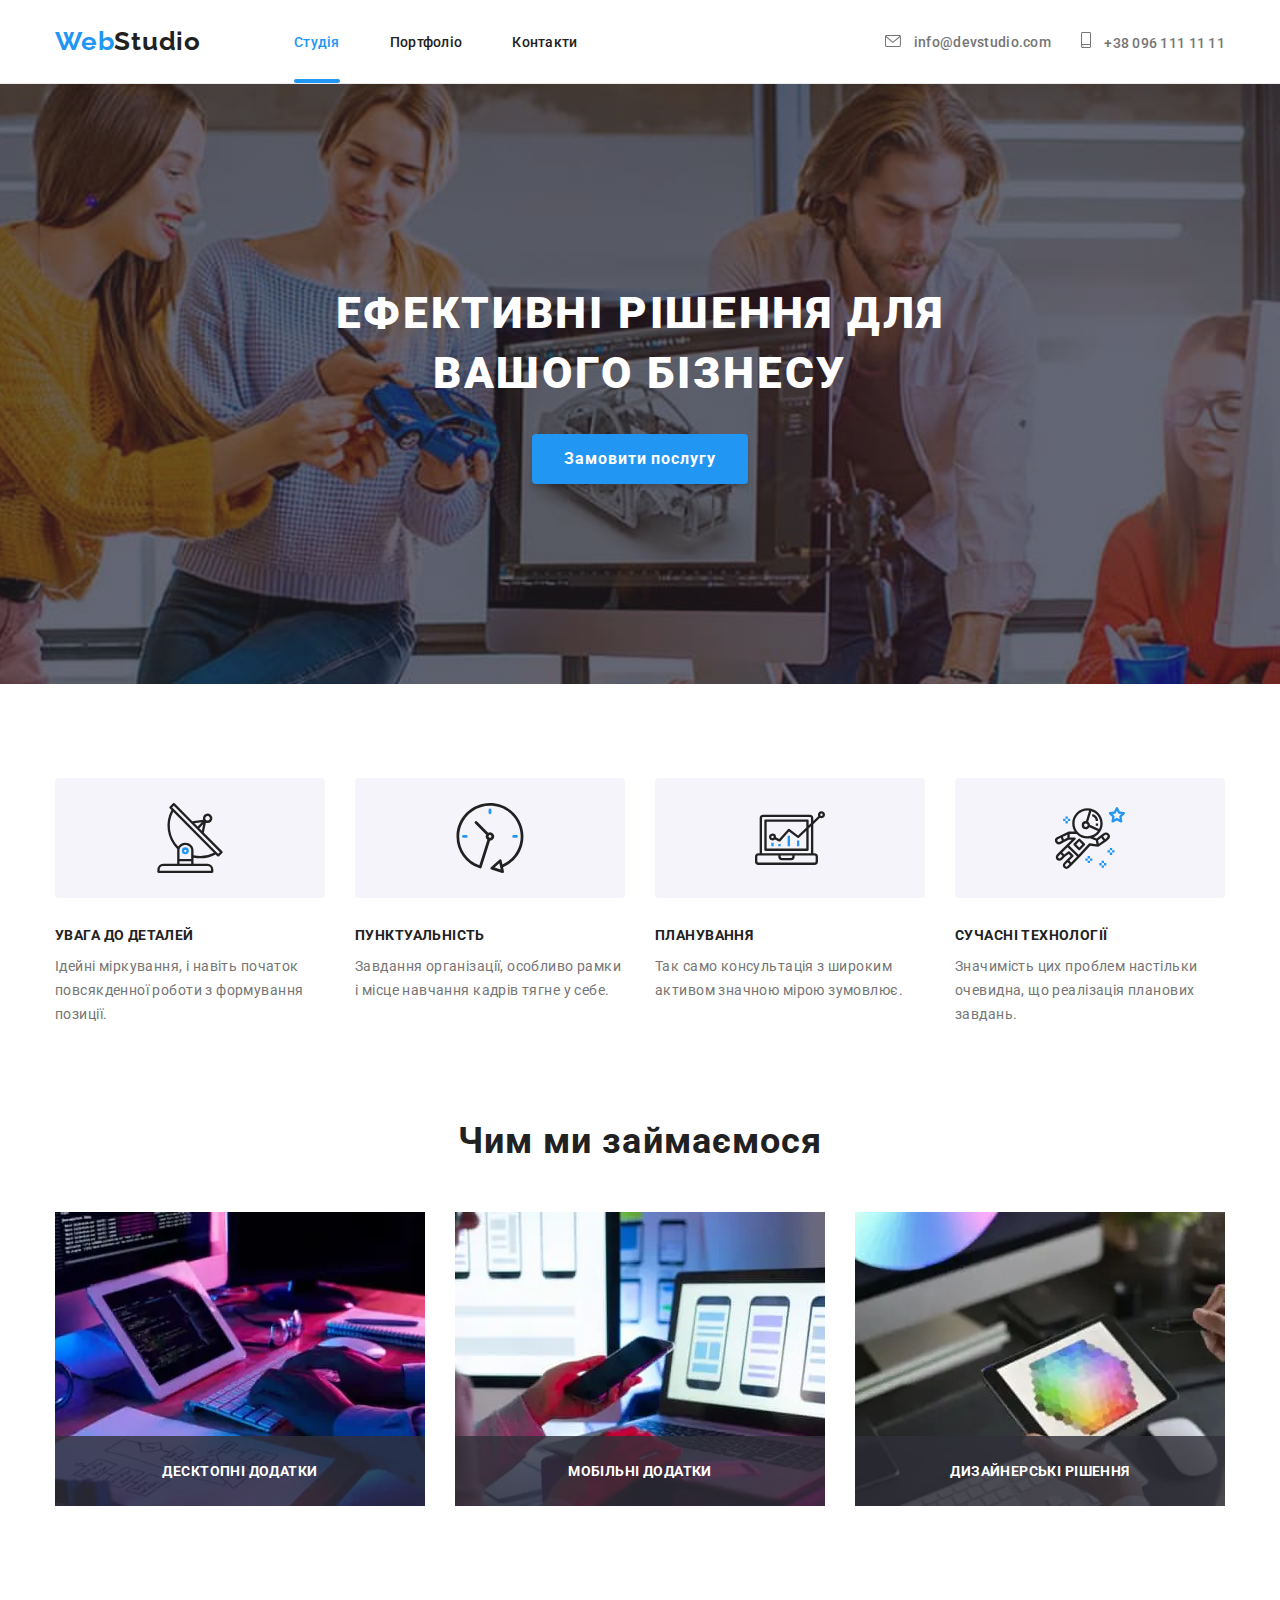
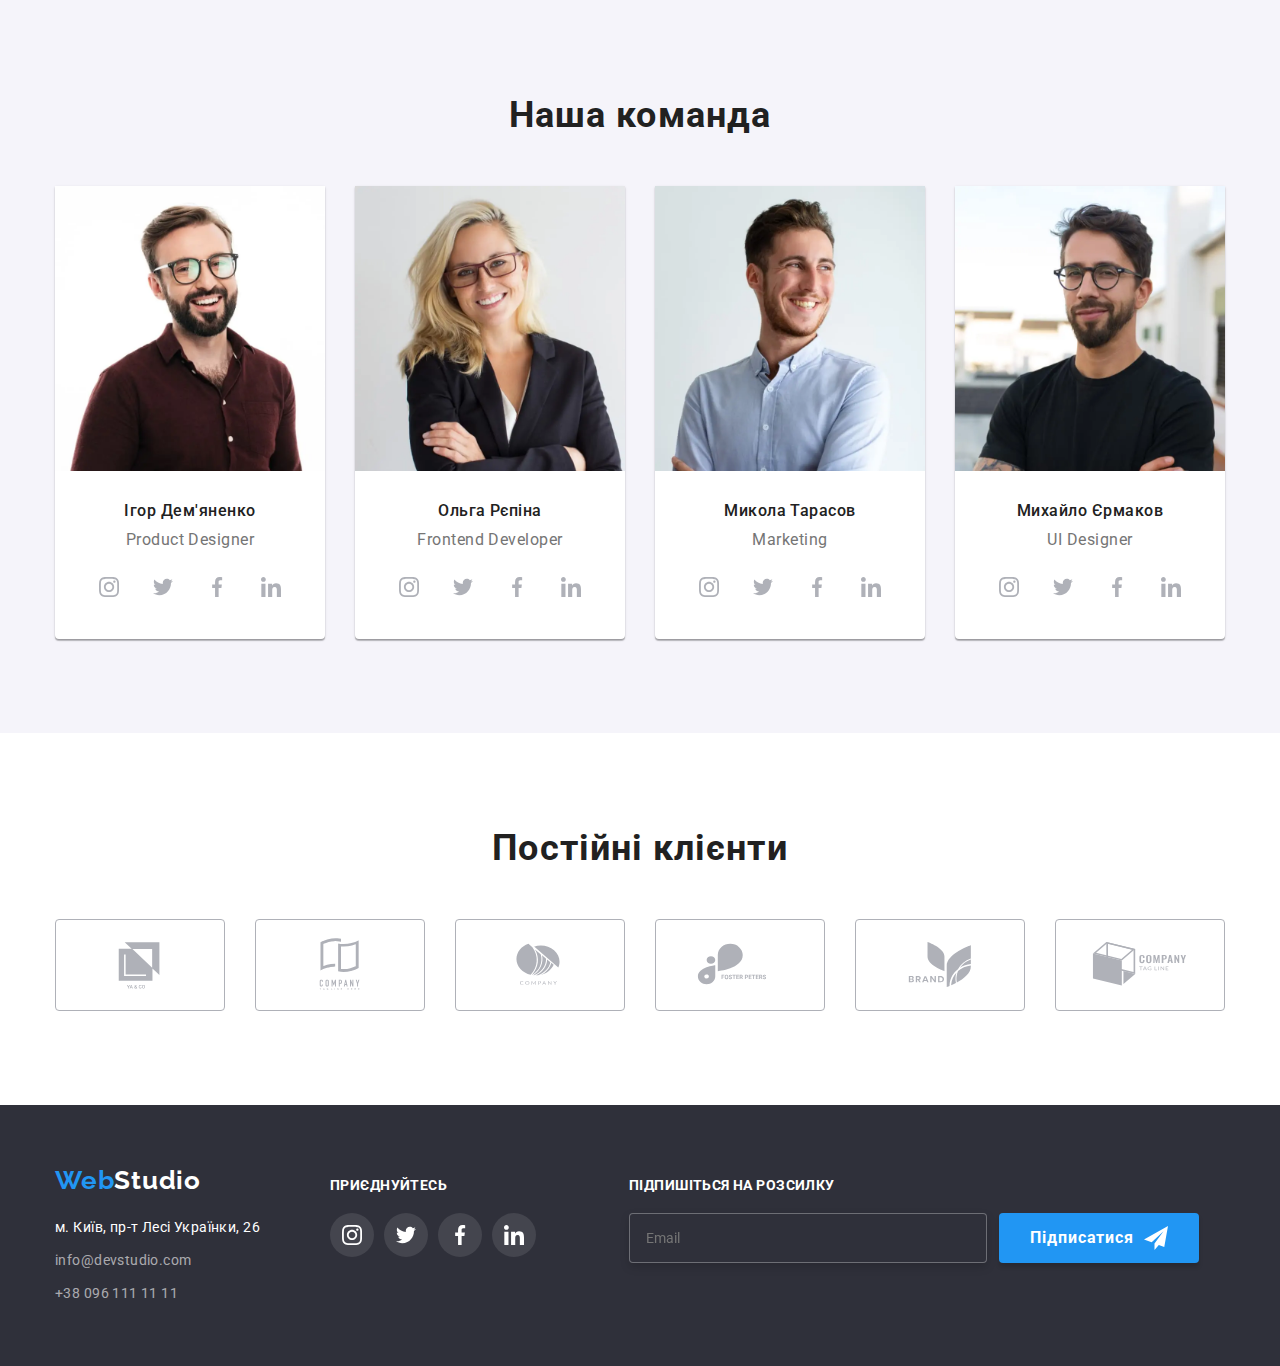
==== commit 2b013b67: "Header fixed" ====
--- a/index.html
+++ b/index.html
@@ -19,7 +19,7 @@
 
   <body>
     <!-- Шапка сторінки -->
-    <header class="page-header ">
+    <header class="page-header">
       <div class="container page-header__container menu">
             
         <a href="./index.html" class="logo" lang="en" data-logo>
@@ -27,20 +27,20 @@
         </a>
         <!-- Меню сайту на мобільном -->
           <button 
-            class="button__menu" 
+            class="menu__button" 
             type="button" 
             data-menu-button
             aria-expanded="false">
-            <svg class="icon icon__menu"
+            <svg class="icon menu__icon"
                   aria-label="Перемикач мобільного меню">
-              <use class="icon__menu--close" href="./img/sprite.svg#close-menu"></use>
-              <use class="icon__menu--open"href="./img/sprite.svg#menu"></use>
+              <use class="menu__icon--close" href="./img/sprite.svg#close-menu"></use>
+              <use class="menu__icon--open"href="./img/sprite.svg#menu"></use>
             </svg>
           </button>
 
           <div class="menu__container" data-menu> 
           <!-- Навігація сайту на мобільном  -->
-            <nav class=" site-nav__menu">
+            <nav class=" menu__site-nav">
               <ul class="site-nav__list">
                 <li class="site-nav__item site-nav__item--menu">
                   <a href="./index.html" class="site-nav__link site-nav__link--menu site-nav__link--active">
@@ -60,7 +60,7 @@
               </ul>
             </nav>
             <!-- Телефон та мейл меню сайту на мобільном -->
-            <ul class="mail-tel__menu">
+            <ul class="menu__mail-tel">
               <li class="mail-tel__item mail-tel__item--menu">
                 <a class="mail-tel__link mail-tel__link--menu-mail" href="mailto:info@devstudio.com">
                   info@devstudio.com
@@ -176,34 +176,29 @@
             <form class="data-form">
               <div class="data-form__field"> 
                 <label for="name" class="data-form__label">Ім'я</label>
-                <div class="data-form__container">
-                  <input class="data-form__input" type="text" name="username" id="name" autocomplete="name">
-                  <svg class="icon data-form__icon">
-                    <use href="./img/sprite.svg#person"></use>
-                  </svg>
-                </div>
+                <input class="data-form__input" type="text" name="username" id="name" autocomplete="name">
+                <svg class="icon data-form__icon" width="18" height="18">
+                  <use href="./img/sprite.svg#person"></use>
+                </svg>
+                
               </div>
               
               <div class="data-form__field">
                 <label for="tel" class="data-form__label">Телефон</label>
-                <div class="data-form__container">
-                  <input class="data-form__input" type="tel" name="telephone" id="tel" autocomplete="tel">
-                  <svg class="icon data-form__icon">
-                    <use href="./img/sprite.svg#phone"></use>
-                  </svg>
-                </div>
-                
+                <input class="data-form__input" type="tel" name="telephone" id="tel" autocomplete="tel">
+                <svg class="icon data-form__icon" width="18" height="18">
+                  <use href="./img/sprite.svg#phone"></use>
+                </svg>
+                               
               </div>
 
               <div class="data-form__field">
                 <label for="email" class="data-form__label">Пошта</label>
-                <div class="data-form__container">
-                  <input class="data-form__input" type="email" name="email" id="email" autocomplete="email">
-                  <svg class="icon data-form__icon">
-                    <use href="./img/sprite.svg#email"></use>
-                  </svg>
-                </div>
-                
+                <input class="data-form__input" type="email" name="email" id="email" autocomplete="email">
+                <svg class="icon data-form__icon" width="18" height="18">
+                  <use href="./img/sprite.svg#email"></use>
+                </svg>
+                                
               </div>
 
               <div class="data-form__feedback">
@@ -211,17 +206,16 @@
                 <textarea class="data-form__textarea" name="feedback" placeholder="Введіть текст" id="feedback"></textarea>
               </div>
  
-                <label for="accept" class="data-form__accept ">
-                  <div class="accept">
-                    <input class="accept__input accept__input--hidden" type="checkbox" name="acceptions" id="accept">
-                    <svg class="icon accept__icon" width="16" height="15">
-                      <use href="./img/sprite.svg#check"></use>
-                    </svg>
-                  </div>
-                  <p class="accept__label">Погоджуюся з розсилкою та приймаю 
-                    <a href="" class="accept__label--blue"> Умови договору</a>
-                  </p>
-                </label>
+              <label for="accept" class="accept">
+                  <input class="accept__input visually-hidden" type="checkbox" name="acceptions" id="accept">
+                  <svg class="icon accept__icon" width="16" height="15">
+                    <use class="accept__icon--uncheck" href="./img/sprite.svg#uncheck"></use>
+                    <use class="accept__icon--check" href="./img/sprite.svg#check"></use>                                    
+                  </svg>
+                  <span class="accept__label">Погоджуюся з розсилкою та приймаю 
+                  <a href="" class="accept__label--blue"> Умови договору</a>
+                  </span>
+              </label>
                             
               <button class="button data-form__button button--blue" type="submit">Відправити</button>
             </form>
@@ -869,7 +863,7 @@
        
       </div>
     </footer>
-
+    <script src="./js/page-header.js"></script>
     <script src="./js/menu.js"></script>
     <script src="./js/modal.js"></script>
   </body>
--- a/css/main.min.css
+++ b/css/main.min.css
@@ -1 +1 @@
-body{font-family:"Roboto",sans-serif;font-size:14px;font-weight:400;color:#757575}h1,h2,h3,h4,h5,h6,p{margin:0}img{display:block;max-width:100%;height:auto}ul{list-style:none;padding:0;margin:0}.container{min-width:320px;padding-left:15px;padding-right:15px;margin-left:auto;margin-right:auto}@media screen and (min-width: 480px){.container{width:480px}}@media screen and (min-width: 768px){.container{width:768px}}@media screen and (min-width: 1200px){.container{width:1200px}}.section{padding-top:60px;padding-bottom:60px}body.modal-open{overflow:hidden}@media screen and (min-width: 1200px){.section{padding-top:94px;padding-bottom:94px}}.icon{display:inline-block;width:1em;height:1em;stroke-width:0;fill:currentColor}.logo{color:#2196f3;font-family:"Raleway",sans-serif;font-weight:700;font-size:24px;line-height:1.19;letter-spacing:.03em;text-decoration:none;outline:none}@media screen and (min-width: 1200px){.logo{font-size:26px}}.social__list{display:-webkit-box;display:-ms-flexbox;display:flex;-webkit-box-pack:center;-ms-flex-pack:center;justify-content:center}.social__item:not(:last-child){margin-right:10px}.social__icon{width:20px;height:20px;-webkit-transition:fill 250ms cubic-bezier(0.4, 0, 0.2, 1);transition:fill 250ms cubic-bezier(0.4, 0, 0.2, 1)}.social__link{display:-webkit-box;display:-ms-flexbox;display:flex;-webkit-box-pack:center;-ms-flex-pack:center;justify-content:center;-webkit-box-align:center;-ms-flex-align:center;align-items:center;width:44px;height:44px;border-radius:50%;-webkit-transition:background-color 250ms cubic-bezier(0.4, 0, 0.2, 1);transition:background-color 250ms cubic-bezier(0.4, 0, 0.2, 1)}.button{display:inline-block;text-align:center;padding:0;min-width:200px;height:50px;font-weight:700;font-size:16px;line-height:1.875;letter-spacing:.06em;border-radius:4px;border:none;outline:none;cursor:pointer}.button--blue{color:#fff;background-color:#2196f3;-webkit-box-shadow:0px 4px 4px rgba(0,0,0,.15);box-shadow:0px 4px 4px rgba(0,0,0,.15)}.button__icon{margin-left:10px;width:24px;height:24px}.button__icon--white{fill:#fff}.page-header{background-color:#fff;border-bottom:1px solid #ececec}.page-header__container{display:-webkit-box;display:-ms-flexbox;display:flex;-webkit-box-align:center;-ms-flex-align:center;align-items:center}.logo--black{color:#212121}@media screen and (max-width: 767px){.page-header__container{padding-top:16px;padding-bottom:16px}}.site-nav__item:not(:last-child){margin-right:50px}.site-nav__link{display:block;padding-top:32px;padding-bottom:32px;font-weight:500;font-size:14px;line-height:1.1428571429;letter-spacing:.02em;color:#212121;text-decoration:none;-webkit-transition:color 250ms cubic-bezier(0.4, 0, 0.2, 1);transition:color 250ms cubic-bezier(0.4, 0, 0.2, 1)}.site-nav__link:hover,.site-nav__link:focus{color:#2196f3;outline:none}.site-nav__link--active{position:relative;color:#2196f3}@media screen and (max-width: 767px){.site-nav{display:none}}@media screen and (min-width: 768px){.site-nav{display:-webkit-box;display:-ms-flexbox;display:flex;-webkit-box-align:center;-ms-flex-align:center;align-items:center}.site-nav__list{display:-webkit-box;display:-ms-flexbox;display:flex;margin-left:93px}.site-nav__link--active{display:inline-block}.site-nav__link--active::after{position:absolute;bottom:-1px;left:0;display:block;content:"";height:4px;width:100%;border-radius:2px;background-color:#2196f3}}.mail-tel__icon{margin-right:10px;-webkit-transition:fill 250ms cubic-bezier(0.4, 0, 0.2, 1);transition:fill 250ms cubic-bezier(0.4, 0, 0.2, 1)}.mail-tel__icon--width16{width:16px;height:12px}.mail-tel__icon--width10{width:10px;height:16px}.mail-tel__link{display:block;padding-top:5px;padding-bottom:5px;font-weight:500;font-size:12px;line-height:1.1428571429;letter-spacing:.02em;color:#757575;text-decoration:none;-webkit-transition:color 250ms cubic-bezier(0.4, 0, 0.2, 1);transition:color 250ms cubic-bezier(0.4, 0, 0.2, 1)}.mail-tel__link:hover,.mail-tel__link:focus{color:#2196f3;outline:none}@media screen and (max-width: 767px){.mail-tel{display:none}}@media screen and (min-width: 768px){.mail-tel{display:block;margin-left:auto}}@media screen and (min-width: 1200px){.mail-tel{display:-webkit-box;display:-ms-flexbox;display:flex;margin-left:auto;-webkit-box-align:center;-ms-flex-align:center;align-items:center}.mail-tel__item:not(:last-child){margin-right:30px}.mail-tel__link{padding-top:32px;padding-bottom:32px;font-size:14px}}.button__menu{z-index:3;display:block;margin-left:auto;padding:0;border:none;background-color:rgba(0,0,0,0);cursor:pointer}.button__menu .icon__menu--close{display:none}.button__menu.button__menu--is-open .icon__menu--close{display:block}.button__menu.button__menu--is-open .icon__menu--open{display:none}.button__menu .logo.logo--is-close{display:none}.icon__menu{width:40px;height:40px;fill:#000;-webkit-transition:fill 250ms cubic-bezier(0.4, 0, 0.2, 1);transition:fill 250ms cubic-bezier(0.4, 0, 0.2, 1)}.button__menu:active .icon__menu{fill:#2196f3;outline:none}.menu__container{z-index:2;display:none;position:fixed;top:0;left:0;width:100%;height:100%;padding:48px 0 48px 40px;background-color:#fff}.menu__container.menu--is-open{display:-webkit-box;display:-ms-flexbox;display:flex;-webkit-box-orient:vertical;-webkit-box-direction:normal;-ms-flex-direction:column;flex-direction:column}.site-nav__link--menu{padding:0;font-size:40px;line-height:1.175}.site-nav__item--menu:not(:last-child){margin:0 0 32px 0}.site-nav__item--menu:last-child{margin:0}.mail-tel__menu{margin-top:auto}.mail-tel__link--menu-mail{padding:0;font-size:34px;line-height:1.1764705882}.mail-tel__link--menu-tel{padding:0;font-size:24px;line-height:1.1666666667}.mail-tel__item--menu:not(:last-child){margin:0 0 32px 0}.mail-tel__item--menu:last-child{margin:0 0 64px 0}.social__list--menu{display:-webkit-box;display:-ms-flexbox;display:flex;-webkit-box-pack:start;-ms-flex-pack:start;justify-content:flex-start}.social__item--menu{display:inline-block}.social__item--menu:not(:last-child){padding-right:10px;margin-right:10px;border-right:1px solid rgba(33,33,33,.2)}.social__name{color:#2196f3;font-weight:500;font-size:18px;line-height:calc 1.2222222222;letter-spacing:.06em}.social__link--menu{text-decoration:none}@media screen and (min-width: 768px){.button__menu{display:none}.menu__container.menu--is-open{display:none}}.signup-form{display:block;text-align:center}.signup-form::-webkit-input-placeholder{padding-left:16px;font-style:normal;font-weight:400;font-size:16px;line-height:1.25;letter-spacing:.03em;color:rgba(255,255,255,.6)}.signup-form::-moz-placeholder{padding-left:16px;font-style:normal;font-weight:400;font-size:16px;line-height:1.25;letter-spacing:.03em;color:rgba(255,255,255,.6)}.signup-form:-ms-input-placeholder{padding-left:16px;font-style:normal;font-weight:400;font-size:16px;line-height:1.25;letter-spacing:.03em;color:rgba(255,255,255,.6)}.signup-form::-ms-input-placeholder{padding-left:16px;font-style:normal;font-weight:400;font-size:16px;line-height:1.25;letter-spacing:.03em;color:rgba(255,255,255,.6)}.signup-form::placeholder{padding-left:16px;font-style:normal;font-weight:400;font-size:16px;line-height:1.25;letter-spacing:.03em;color:rgba(255,255,255,.6)}.signup-form__label{display:block;text-align:center;font-weight:700;font-size:14px;line-height:1.1428571429;letter-spacing:.03em;text-transform:uppercase;color:#fff}.signup-form__input{margin-top:20px;padding-left:16px;width:100%;min-height:50px;background-color:#2f303a;border:1px solid rgba(255,255,255,.3);-webkit-filter:drop-shadow(0px 4px 4px rgba(0, 0, 0, 0.15));filter:drop-shadow(0px 4px 4px rgba(0, 0, 0, 0.15));border-radius:4px}.substrate{max-height:600px;max-width:1600px;margin-left:auto;margin-right:auto;background-color:#c4c4c4;background-image:-webkit-gradient(linear, left top, right top, from(rgba(47, 48, 58, 0.4)), to(rgba(47, 48, 58, 0.4))),url(../img/Mobile/hero-back-mobile.jpg);background-image:linear-gradient(to right, rgba(47, 48, 58, 0.4), rgba(47, 48, 58, 0.4)),url(../img/Mobile/hero-back-mobile.jpg);background-repeat:no-repeat;background-position:center;background-size:cover}.order{padding-top:118px;padding-bottom:118px;text-align:center}.order__title{color:#fff;font-weight:900;font-size:26px;line-height:1.36;letter-spacing:.06em;text-transform:uppercase}.order__button{display:inline;margin-top:30px}@media(min-device-pixel-ratio: 2),(-webkit-min-device-pixel-ratio: 2),(min-resolution: 192dpi),(min-resolution: 2dppx){.substrate{background-image:-webkit-gradient(linear, left top, right top, from(rgba(47, 48, 58, 0.4)), to(rgba(47, 48, 58, 0.4))),url(../img/Mobile/hero-back-mobile@2x.jpg);background-image:linear-gradient(to right, rgba(47, 48, 58, 0.4), rgba(47, 48, 58, 0.4)),url(../img/Mobile/hero-back-mobile@2x.jpg)}}@media screen and (min-width: 768px){.substrate{background-image:-webkit-gradient(linear, left top, right top, from(rgba(47, 48, 58, 0.4)), to(rgba(47, 48, 58, 0.4))),url(../img/tablet/hero-back-tablet.jpg);background-image:linear-gradient(to right, rgba(47, 48, 58, 0.4), rgba(47, 48, 58, 0.4)),url(../img/tablet/hero-back-tablet.jpg)}}@media screen and (min-width: 768px)and (min-device-pixel-ratio: 2),screen and (min-width: 768px)and (-webkit-min-device-pixel-ratio: 2),screen and (min-width: 768px)and (min-resolution: 192dpi),screen and (min-width: 768px)and (min-resolution: 2dppx){.substrate{background-image:-webkit-gradient(linear, left top, right top, from(rgba(47, 48, 58, 0.4)), to(rgba(47, 48, 58, 0.4))),url(../img/tablet/hero-back-tablet@2x.jpg);background-image:linear-gradient(to right, rgba(47, 48, 58, 0.4), rgba(47, 48, 58, 0.4)),url(../img/tablet/hero-back-tablet@2x.jpg)}}@media screen and (min-width: 1200px){.substrate{background-image:-webkit-gradient(linear, left top, right top, from(rgba(47, 48, 58, 0.4)), to(rgba(47, 48, 58, 0.4))),url(../img/hero-back-desktop.jpg);background-image:linear-gradient(to right, rgba(47, 48, 58, 0.4), rgba(47, 48, 58, 0.4)),url(../img/hero-back-desktop.jpg)}}@media screen and (min-width: 1200px)and (min-device-pixel-ratio: 2),screen and (min-width: 1200px)and (-webkit-min-device-pixel-ratio: 2),screen and (min-width: 1200px)and (min-resolution: 192dpi),screen and (min-width: 1200px)and (min-resolution: 2dppx){.substrate{background-image:-webkit-gradient(linear, left top, right top, from(rgba(47, 48, 58, 0.4)), to(rgba(47, 48, 58, 0.4))),url(../img/hero-back-desktop@2x.jpg);background-image:linear-gradient(to right, rgba(47, 48, 58, 0.4), rgba(47, 48, 58, 0.4)),url(../img/hero-back-desktop@2x.jpg)}}@media screen and (min-width: 1200px){.order{padding-top:200px;padding-bottom:200px}}@media screen and (min-width: 1200px){.order__title{font-size:44px}}@media screen and (min-width: 1200px){.order__button{min-width:216px}}.backdrop{position:fixed;z-index:4;top:0;left:0;width:100%;height:100%;background-color:rgba(0,0,0,.2);overflow-y:scroll;opacity:1;-webkit-transition:opacity 250ms cubic-bezier(0.4, 0, 0.2, 1);transition:opacity 250ms cubic-bezier(0.4, 0, 0.2, 1)}.backdrop--is-hidden{pointer-events:none;opacity:0}.backdrop--is-hidden .modal{-webkit-transform:translate(-50%, -50%) scale(0);transform:translate(-50%, -50%) scale(0)}.modal{position:absolute;display:block;top:0;left:50%;background-color:#fff;-webkit-box-shadow:0px 1px 3px rgba(0,0,0,.12),0px 1px 1px rgba(0,0,0,.14),0px 2px 1px rgba(0,0,0,.2);box-shadow:0px 1px 3px rgba(0,0,0,.12),0px 1px 1px rgba(0,0,0,.14),0px 2px 1px rgba(0,0,0,.2);border-radius:4px;-webkit-transform:translate(-50%, 0) scale(1) rotateZ(1turn);transform:translate(-50%, 0) scale(1) rotateZ(1turn);-webkit-transition:-webkit-transform 250ms cubic-bezier(0.4, 0, 0.2, 1);transition:-webkit-transform 250ms cubic-bezier(0.4, 0, 0.2, 1);transition:transform 250ms cubic-bezier(0.4, 0, 0.2, 1);transition:transform 250ms cubic-bezier(0.4, 0, 0.2, 1), -webkit-transform 250ms cubic-bezier(0.4, 0, 0.2, 1)}.close{display:block;position:absolute;top:8px;right:8px;width:30px;height:30px;border:1px solid rgba(0,0,0,.1);background-color:#fff;border-radius:50%;cursor:pointer}.close__icon{display:block;position:absolute;top:50%;left:50%;-webkit-transform:translate(-50%, -50%);transform:translate(-50%, -50%);width:18px;height:18px;fill:#212121;-webkit-transition:fill 250ms cubic-bezier(0.4, 0, 0.2, 1);transition:fill 250ms cubic-bezier(0.4, 0, 0.2, 1)}.close:hover .close__icon,.close:focus .close__icon{fill:#2196f3;outline:none}.modal__container{padding:40px}.modal__title{margin-bottom:12px;font-family:inherit;font-style:normal;font-weight:700;font-size:20px;line-height:1.15;text-align:center;letter-spacing:.03em;color:#212121}.data-form{display:block;margin-left:auto;margin-right:auto}.data-form__button{display:block;margin-left:auto;margin-right:auto;-webkit-transition:background-color 250ms cubic-bezier(0.4, 0, 0.2, 1);transition:background-color 250ms cubic-bezier(0.4, 0, 0.2, 1)}.data-form__button:hover,.data-form__button:focus{background-color:#188ce8;outline:none}.data-form__field{display:-webkit-box;display:-ms-flexbox;display:flex;-webkit-box-orient:vertical;-webkit-box-direction:normal;-ms-flex-direction:column;flex-direction:column;margin-bottom:10px}.data-form__feedback{display:-webkit-box;display:-ms-flexbox;display:flex;-webkit-box-orient:vertical;-webkit-box-direction:normal;-ms-flex-direction:column;flex-direction:column;margin-bottom:20px}.data-form__feedback::-webkit-input-placeholder{font-weight:400;font-size:12px;line-height:1.1666666667;letter-spacing:.01em;color:rgba(117,117,117,.5)}.data-form__feedback::-moz-placeholder{font-weight:400;font-size:12px;line-height:1.1666666667;letter-spacing:.01em;color:rgba(117,117,117,.5)}.data-form__feedback:-ms-input-placeholder{font-weight:400;font-size:12px;line-height:1.1666666667;letter-spacing:.01em;color:rgba(117,117,117,.5)}.data-form__feedback::-ms-input-placeholder{font-weight:400;font-size:12px;line-height:1.1666666667;letter-spacing:.01em;color:rgba(117,117,117,.5)}.data-form__feedback::placeholder{font-weight:400;font-size:12px;line-height:1.1666666667;letter-spacing:.01em;color:rgba(117,117,117,.5)}.data-form__accept{display:-webkit-box;display:-ms-flexbox;display:flex;-webkit-box-pack:center;-ms-flex-pack:center;justify-content:center;margin-bottom:30px}.data-form__label{margin-bottom:4px;font-weight:400;font-size:12px;line-height:1.1666666667;letter-spacing:.01em;color:#757575}.data-form__container{position:relative;display:-webkit-box;display:-ms-flexbox;display:flex}.data-form__input{display:inline-block;width:100%;margin:0;padding:12px 12px 12px 42px;border:1px solid rgba(33,33,33,.2);border-radius:4px;font-weight:400;font-size:12px;line-height:1.1666666667;-webkit-transition:border-color 250ms cubic-bezier(0.4, 0, 0.2, 1);transition:border-color 250ms cubic-bezier(0.4, 0, 0.2, 1)}.data-form__input:hover,.data-form__input:focus{border-color:#2196f3;outline:none}.data-form__icon{position:absolute;left:12px;top:50%;-webkit-transform:translateY(-50%);transform:translateY(-50%);width:18px;height:18px;fill:#212121;-webkit-transition:fill 250ms cubic-bezier(0.4, 0, 0.2, 1);transition:fill 250ms cubic-bezier(0.4, 0, 0.2, 1)}.data-form__input:hover+.data-form__icon,.data-form__input:focus+.data-form__icon{fill:#2196f3;outline:none}.data-form__textarea{height:120px;resize:none;margin:0;padding:12px 16px 12px 16px;border:1px solid rgba(33,33,33,.2);border-radius:4px;font-weight:400;font-size:12px;line-height:1.1666666667;-webkit-transition:border-color 250ms cubic-bezier(0.4, 0, 0.2, 1);transition:border-color 250ms cubic-bezier(0.4, 0, 0.2, 1)}.data-form__textarea:hover,.data-form__textarea:focus{border-color:#2196f3;outline:none}.accept{position:relative;display:-webkit-box;display:-ms-flexbox;display:flex;margin-right:8px}.accept__input--hidden{opacity:0}.accept__icon{position:absolute;left:50%;top:50%;-webkit-transform:translate(-50%, -50%);transform:translate(-50%, -50%);opacity:0;pointer-events:none;width:16px;height:15px;background-color:#2196f3;fill:#fff;-webkit-transition:opacity 250ms cubic-bezier(0.4, 0, 0.2, 1);transition:opacity 250ms cubic-bezier(0.4, 0, 0.2, 1)}.accept__input:focus+.accept__icon{opacity:1;outline:none}.accept::before{position:absolute;display:-webkit-box;display:-ms-flexbox;display:flex;content:"";width:15px;height:14px;left:50%;top:50%;-webkit-transform:translate(-50%, -50%);transform:translate(-50%, -50%);border:1px solid #212121;-webkit-transition:border 250ms cubic-bezier(0.4, 0, 0.2, 1);transition:border 250ms cubic-bezier(0.4, 0, 0.2, 1)}.accept__label{margin-left:7px;font-weight:400;font-size:12px;line-height:1.7142857143;letter-spacing:.03em;color:#757575}.accept__label--blue{color:#2196f3}@media screen and (max-width: 449px){.modal{width:100%;max-height:100%}.backdrop{padding:15px}}@media screen and (min-width: 450px){.modal{min-width:450px;min-height:609px}}@media screen and (min-width: 768px){.modal{top:50%;left:50%;-webkit-transform:translate(-50%, -50%) scale(1) rotateZ(1turn);transform:translate(-50%, -50%) scale(1) rotateZ(1turn);-webkit-transition:-webkit-transform 250ms cubic-bezier(0.4, 0, 0.2, 1);transition:-webkit-transform 250ms cubic-bezier(0.4, 0, 0.2, 1);transition:transform 250ms cubic-bezier(0.4, 0, 0.2, 1);transition:transform 250ms cubic-bezier(0.4, 0, 0.2, 1), -webkit-transform 250ms cubic-bezier(0.4, 0, 0.2, 1)}}@media screen and (min-width: 1200px){.modal{min-width:528px;min-height:581px}.accept__label{font-size:12px}}@media screen and (max-width: 767px){.benefits__item:not(:last-child){margin-bottom:30px}.benefits__title{text-align:center}}@media screen and (min-width: 768px){.benefits__list{display:-webkit-box;display:-ms-flexbox;display:flex}}@media screen and (min-width: 768px)and (max-width: 1199px){.benefits__list{-ms-flex-wrap:wrap;flex-wrap:wrap;gap:30px}.benefits__item{-ms-flex-preferred-size:calc((100% - 30px)/2);flex-basis:calc((100% - 30px)/2)}}@media screen and (min-width: 1200px){.benefits__item{-ms-flex-preferred-size:calc((100% - 90px)/4);flex-basis:calc((100% - 90px)/4)}.benefits__item:not(:last-child){margin-right:30px}}.benefits__item::before{content:"";display:block;margin-bottom:30px;height:120px;background-color:#f5f4fa;background-position:center;background-repeat:no-repeat;background-size:70px;border-radius:4px}.benefits__item--antena::before{background-image:url("../img/antena.svg")}.benefits__item--clock::before{background-image:url("../img/clock.svg")}.benefits__item--diagram::before{background-image:url("../img/diagram.svg")}.benefits__item--astronaut::before{background-image:url("../img/astronaut.svg")}.benefits__title{margin-bottom:10px;font-size:14px;font-weight:700;line-height:1.14;letter-spacing:.03em;text-transform:uppercase;color:#212121}.benefits__text{line-height:1.7142857143;letter-spacing:.03em}.wedo{padding-top:0}.wedo__title{margin-bottom:50px;font-weight:700;font-size:36px;line-height:1.17;letter-spacing:.03em;text-align:center;color:#212121}.wedo__list{display:-webkit-box;display:-ms-flexbox;display:flex}.wedo__item{-ms-flex-preferred-size:calc((100% - 60px)/3);flex-basis:calc((100% - 60px)/3)}.wedo__item:not(:last-child){margin-right:30px}.wedo__img-back{position:relative}.wedo__img-back::before{position:absolute;display:inline-block;content:"";bottom:0;left:0;height:70px;width:100%;background-color:rgba(47,48,58,.8)}.wedo__text-back{position:absolute;display:-webkit-box;display:-ms-flexbox;display:flex;-webkit-box-align:center;-ms-flex-align:center;align-items:center;height:70px;bottom:0;left:50%;-webkit-transform:translateX(-50%);transform:translateX(-50%);font-weight:700;font-size:14px;line-height:1.1428571429;text-align:center;letter-spacing:.03em;text-transform:uppercase;color:#fff}@media screen and (max-width: 1199px){.wedo{display:none}}.team__item{display:block;-ms-flex-preferred-size:100%;flex-basis:100%;margin-left:auto;margin-right:auto;background:#fff;-webkit-box-shadow:0px 1px 3px rgba(0,0,0,.12),0px 1px 1px rgba(0,0,0,.14),0px 2px 1px rgba(0,0,0,.2);box-shadow:0px 1px 3px rgba(0,0,0,.12),0px 1px 1px rgba(0,0,0,.14),0px 2px 1px rgba(0,0,0,.2);border-radius:0px 0px 4px 4px}.team__title{margin-bottom:30px;font-weight:700;font-size:28px;line-height:1.17;letter-spacing:.03em;text-align:center;color:#212121}.team{background:#f5f4fa}.team__name-position{padding-top:30px;padding-bottom:30px}.team__name{margin-bottom:10px;font-size:16px;font-weight:500;line-height:1.19;letter-spacing:.03em;text-align:center;color:#212121}.team__position{margin-bottom:16px;font-size:16px;line-height:1.19;letter-spacing:.03em;text-align:center}.icon--grey{fill:#afb1b8}.team .social__link:hover,.team .social__link:focus{background-color:#2196f3;outline:none}.team .social__link:hover .icon,.team .social__link:focus .icon{fill:#fff}@media screen and (max-width: 767px){.team__item:not(:last-child){margin-bottom:30px}}@media screen and (min-width: 768px){.team__list{display:-webkit-box;display:-ms-flexbox;display:flex}}@media screen and (min-width: 768px)and (max-width: 1199px){.team__list{-ms-flex-wrap:wrap;flex-wrap:wrap;gap:30px}.team__item{-ms-flex-preferred-size:calc((100% - 30px)/2);flex-basis:calc((100% - 30px)/2)}}@media screen and (min-width: 1200px){.team__item{-ms-flex-preferred-size:calc((100% - 90px)/4);flex-basis:calc((100% - 90px)/4)}.team__item:not(:last-child){margin-right:30px}}@media screen and (min-width: 1200px){.team__title{margin-bottom:50px;font-size:36px}}.clients__title{margin-bottom:30px;font-weight:700;font-size:28px;line-height:1.17;letter-spacing:.03em;text-align:center;color:#212121}.clients__list{display:-webkit-box;display:-ms-flexbox;display:flex;-ms-flex-wrap:wrap;flex-wrap:wrap;gap:30px}.clients__link{display:-webkit-box;display:-ms-flexbox;display:flex;-webkit-box-pack:center;-ms-flex-pack:center;justify-content:center;-webkit-box-align:center;-ms-flex-align:center;align-items:center;height:92px;border:1px solid #afb1b8;border-radius:4px;-webkit-transition:border-color 250ms cubic-bezier(0.4, 0, 0.2, 1);transition:border-color 250ms cubic-bezier(0.4, 0, 0.2, 1)}.clients__link:hover,.clients__link:focus{border-color:#2196f3;outline:none}.clients__icon{width:106px;height:60px;fill:#afb1b8;-webkit-transition:fill 250ms cubic-bezier(0.4, 0, 0.2, 1);transition:fill 250ms cubic-bezier(0.4, 0, 0.2, 1)}.clients__link:hover .clients__icon,.clients__link:focus .clients__icon{fill:#2196f3;outline:none}@media screen and (max-width: 767px){.clients__item{-ms-flex-preferred-size:calc((100% - 30px)/2);flex-basis:calc((100% - 30px)/2)}}@media screen and (min-width: 768px)and (max-width: 1199px){.clients__item{-ms-flex-preferred-size:calc((100% - 60px)/3);flex-basis:calc((100% - 60px)/3)}}@media screen and (min-width: 1200px){.clients__title{margin-bottom:50px;font-size:36px}.clients__list{-ms-flex-wrap:nowrap;flex-wrap:nowrap}.clients__item{-ms-flex-preferred-size:calc((100% - 150px)/6);flex-basis:calc((100% - 150px)/6)}}.portfolio-choice{display:-webkit-box;display:-ms-flexbox;display:flex}.portfolio-choice__button{padding:6px 22px;border-radius:4px;border:0;background-color:#f5f4fa;font-family:inherit;font-weight:500;font-size:16px;line-height:1.63;letter-spacing:.03em;color:#212121;text-align:center;cursor:pointer;-webkit-transition-property:color,background-color,-webkit-box-shadow;transition-property:color,background-color,-webkit-box-shadow;transition-property:color,background-color,box-shadow;transition-property:color,background-color,box-shadow,-webkit-box-shadow;-webkit-transition-duration:250ms;transition-duration:250ms;-webkit-transition-timing-function:cubic-bezier(0.4, 0, 0.2, 1);transition-timing-function:cubic-bezier(0.4, 0, 0.2, 1)}.portfolio-choice__button:hover,.portfolio-choice__button:focus{background-color:#2196f3;color:#fff;outline:none;-webkit-box-shadow:0px 3px 1px rgba(0,0,0,.1),0px 1px 2px rgba(0,0,0,.08),0px 2px 2px rgba(0,0,0,.12);box-shadow:0px 3px 1px rgba(0,0,0,.1),0px 1px 2px rgba(0,0,0,.08),0px 2px 2px rgba(0,0,0,.12)}@media screen and (max-width: 1199px){.portfolio-choice{-ms-flex-wrap:wrap;flex-wrap:wrap;-webkit-box-pack:start;-ms-flex-pack:start;justify-content:flex-start;gap:15px 8px;margin-bottom:40px}}@media screen and (min-width: 768px){.portfolio-choice{-webkit-box-pack:center;-ms-flex-pack:center;justify-content:center;margin-bottom:30px}.portfolio-choice__item:not(:last-child){margin-right:8px}}@media screen and (min-width: 1200px){.portfolio-choice{margin-bottom:50px}}.portfolio{display:block}.portfolio__item{display:block;-ms-flex-preferred-size:100%;flex-basis:100%}.portfolio__link{display:-webkit-box;display:-ms-flexbox;display:flex;-webkit-box-orient:vertical;-webkit-box-direction:normal;-ms-flex-direction:column;flex-direction:column;min-height:100%;text-decoration:none}.portfolio__link:hover,.portfolio__link:focus{outline:none;-webkit-box-shadow:0px 1px 1px rgba(0,0,0,.12),0px 4px 4px rgba(0,0,0,.06),1px 4px 6px rgba(0,0,0,.16);box-shadow:0px 1px 1px rgba(0,0,0,.12),0px 4px 4px rgba(0,0,0,.06),1px 4px 6px rgba(0,0,0,.16)}.portfolio__back{position:relative;overflow:hidden}.portfolio__img-back{position:absolute;display:block;top:0;left:0;height:100%;width:100%;background-color:rgba(33,150,243,.9);-webkit-transform:translateY(100%);transform:translateY(100%);-webkit-transition:-webkit-transform 250ms cubic-bezier(0.4, 0, 0.2, 1);transition:-webkit-transform 250ms cubic-bezier(0.4, 0, 0.2, 1);transition:transform 250ms cubic-bezier(0.4, 0, 0.2, 1);transition:transform 250ms cubic-bezier(0.4, 0, 0.2, 1), -webkit-transform 250ms cubic-bezier(0.4, 0, 0.2, 1)}.portfolio__link:hover .portfolio__img-back,.portfolio__link:focus .portfolio__img-back{-webkit-transform:translateY(0);transform:translateY(0);outline:none}.portfolio__text-back{position:absolute;padding:63px 24px;top:0;left:0;font-weight:400;font-size:18px;line-height:1.5555555556;letter-spacing:.03em;color:#fff}.portfolio__title-text{display:block;padding:20px 24px;-webkit-box-flex:1;-ms-flex-positive:1;flex-grow:1;min-height:100%;border-bottom:1px solid #eee;border-left:1px solid #eee;border-right:1px solid #eee}.portfolio__title{margin-bottom:4px;min-height:-webkit-max-content;min-height:-moz-max-content;min-height:max-content;font-weight:700;font-size:18px;line-height:2;letter-spacing:.06em;color:#212121}.portfolio__text{font-size:16px;line-height:1.88;letter-spacing:.03em;color:#757575}@media screen and (max-width: 479px){.portfolio__item:not(:last-child){margin-bottom:30px}}@media screen and (min-width: 768px){.portfolio{display:-webkit-box;display:-ms-flexbox;display:flex;-ms-flex-wrap:wrap;flex-wrap:wrap;gap:30px}}@media screen and (min-width: 768px)and (max-width: 1199px){.portfolio__item{-ms-flex-preferred-size:calc((100% - 30px)/2);flex-basis:calc((100% - 30px)/2);-webkit-transition:-webkit-box-shadow 250ms cubic-bezier(0.4, 0, 0.2, 1);transition:-webkit-box-shadow 250ms cubic-bezier(0.4, 0, 0.2, 1);transition:box-shadow 250ms cubic-bezier(0.4, 0, 0.2, 1);transition:box-shadow 250ms cubic-bezier(0.4, 0, 0.2, 1), -webkit-box-shadow 250ms cubic-bezier(0.4, 0, 0.2, 1)}}@media screen and (min-width: 1200px){.portfolio__item{-ms-flex-preferred-size:calc((100% - 60px)/3);flex-basis:calc((100% - 60px)/3);-webkit-transition:-webkit-box-shadow 250ms cubic-bezier(0.4, 0, 0.2, 1);transition:-webkit-box-shadow 250ms cubic-bezier(0.4, 0, 0.2, 1);transition:box-shadow 250ms cubic-bezier(0.4, 0, 0.2, 1);transition:box-shadow 250ms cubic-bezier(0.4, 0, 0.2, 1), -webkit-box-shadow 250ms cubic-bezier(0.4, 0, 0.2, 1)}}.page-footer{background-color:#2f303a;padding-top:60px;padding-bottom:60px}.logo--white{color:#fff}.address{display:block}.page-footer__address{margin-top:20px}.address__item:not(:last-child){margin-bottom:9px}.address__link{color:rgba(255,255,255,.6);font-size:14px;font-weight:400;line-height:1.71;letter-spacing:.03em;text-decoration:none;font-style:normal;-webkit-transition:color 250ms cubic-bezier(0.4, 0, 0.2, 1);transition:color 250ms cubic-bezier(0.4, 0, 0.2, 1)}.address__link--white{color:#fff}.address__link:hover,.address__link:focus{color:#2196f3;outline:none}.social__title{margin-bottom:20px;text-transform:uppercase;font-size:14px;line-height:1.1428571429;letter-spacing:.03em;color:#fff}.icon--white{fill:#fff}.social__link--grey{background-color:rgba(255,255,255,.1)}.page-footer__social .social__link:hover,.page-footer__social .social__link:focus{background-color:#2196f3;outline:none}@media screen and (max-width: 767px){.page-footer__social{margin-top:60px}}@media screen and (max-width: 1199px){.page-footer__signup-form{margin-top:60px}.signup-form__input{margin-bottom:20px}}.page-footer__container{text-align:center}@media screen and (min-width: 768px){.container__logo-address-social{display:-webkit-box;display:-ms-flexbox;display:flex}.signup-form__button{display:-webkit-box;display:-ms-flexbox;display:flex;-webkit-box-pack:center;-ms-flex-pack:center;justify-content:center;-webkit-box-align:center;-ms-flex-align:center;align-items:center;margin-left:auto;margin-right:auto}}@media screen and (min-width: 768px)and (max-width: 1199px){.container__logo-address-social{margin-left:76px}.page-footer__social{margin-left:165px}.page-footer__signup-form{margin-left:auto;margin-right:auto}.signup-form__input{max-width:450px}}@media screen and (min-width: 1200px){.page-footer__container{display:-webkit-box;display:-ms-flexbox;display:flex;text-align:start}.social__list--positionStart{-webkit-box-pack:start;-ms-flex-pack:start;justify-content:flex-start}.page-footer__social{margin-left:70px;margin-top:12px}.page-footer__signup-form{display:block;margin-top:12px;margin-left:93px}.signup-form__label{margin-right:12px;text-align:start}.signup-form__input{min-width:358px}.signup-form__button{margin-left:12px;-webkit-transform:translateY(20px);transform:translateY(20px)}.container__input-button{display:-webkit-box;display:-ms-flexbox;display:flex}}/*# sourceMappingURL=main.min.css.map */+body{font-family:"Roboto",sans-serif;font-size:14px;font-weight:400;color:#757575}h1,h2,h3,h4,h5,h6,p{margin:0}img{display:block;max-width:100%;height:auto}ul{list-style:none;padding:0;margin:0}.visually-hidden{position:absolute;white-space:nowrap;width:1px;height:1px;overflow:hidden;border:0;padding:0;clip:rect(0 0 0 0);-webkit-clip-path:inset(50%);clip-path:inset(50%);margin:-1px}.container{min-width:320px;padding-left:15px;padding-right:15px;margin-left:auto;margin-right:auto}@media screen and (min-width: 480px){.container{width:480px}}@media screen and (min-width: 768px){.container{width:768px}}@media screen and (min-width: 1200px){.container{width:1200px}}.section{padding-top:60px;padding-bottom:60px}body.modal-open{overflow:hidden}@media screen and (min-width: 1200px){.section{padding-top:94px;padding-bottom:94px}}.icon{display:inline-block;stroke-width:0;fill:currentColor}.logo{color:#2196f3;font-family:"Raleway",sans-serif;font-weight:700;font-size:24px;line-height:1.19;letter-spacing:.03em;text-decoration:none;outline:none}@media screen and (min-width: 1200px){.logo{font-size:26px}}.social__list{display:-webkit-box;display:-ms-flexbox;display:flex;-webkit-box-pack:center;-ms-flex-pack:center;justify-content:center}.social__item:not(:last-child){margin-right:10px}.social__icon{width:20px;height:20px;-webkit-transition:fill 250ms cubic-bezier(0.4, 0, 0.2, 1);transition:fill 250ms cubic-bezier(0.4, 0, 0.2, 1)}.social__link{display:-webkit-box;display:-ms-flexbox;display:flex;-webkit-box-pack:center;-ms-flex-pack:center;justify-content:center;-webkit-box-align:center;-ms-flex-align:center;align-items:center;width:44px;height:44px;border-radius:50%;-webkit-transition:background-color 250ms cubic-bezier(0.4, 0, 0.2, 1);transition:background-color 250ms cubic-bezier(0.4, 0, 0.2, 1)}.button{display:inline-block;text-align:center;padding:0;min-width:200px;height:50px;font-weight:700;font-size:16px;line-height:1.875;letter-spacing:.06em;border-radius:4px;border:none;outline:none;cursor:pointer}.button--blue{color:#fff;background-color:#2196f3;-webkit-box-shadow:0px 4px 4px rgba(0,0,0,.15);box-shadow:0px 4px 4px rgba(0,0,0,.15)}.button__icon{margin-left:10px;width:24px;height:24px}.button__icon--white{fill:#fff}.page-header{background-color:#fff;border-bottom:1px solid #ececec;position:fixed;left:0;top:0;width:100vw;z-index:3}.page-header__container{display:-webkit-box;display:-ms-flexbox;display:flex;-webkit-box-align:center;-ms-flex-align:center;align-items:center}.logo--black{color:#212121}@media screen and (max-width: 767px){.page-header__container{padding-top:16px;padding-bottom:16px}}.site-nav__item:not(:last-child){margin-right:50px}.site-nav__link{display:block;padding-top:32px;padding-bottom:32px;font-weight:500;font-size:14px;line-height:1.1428571429;letter-spacing:.02em;color:#212121;text-decoration:none;-webkit-transition:color 250ms cubic-bezier(0.4, 0, 0.2, 1);transition:color 250ms cubic-bezier(0.4, 0, 0.2, 1)}.site-nav__link:hover,.site-nav__link:focus{color:#2196f3;outline:none}.site-nav__link--active{position:relative;color:#2196f3}@media screen and (max-width: 767px){.site-nav{display:none}}@media screen and (min-width: 768px){.site-nav{display:-webkit-box;display:-ms-flexbox;display:flex;-webkit-box-align:center;-ms-flex-align:center;align-items:center}.site-nav__list{display:-webkit-box;display:-ms-flexbox;display:flex;margin-left:93px}.site-nav__link--active{display:inline-block}.site-nav__link--active::after{position:absolute;bottom:-1px;left:0;display:block;content:"";height:4px;width:100%;border-radius:2px;background-color:#2196f3}}.mail-tel__icon{margin-right:10px;-webkit-transition:fill 250ms cubic-bezier(0.4, 0, 0.2, 1);transition:fill 250ms cubic-bezier(0.4, 0, 0.2, 1)}.mail-tel__icon--width16{width:16px;height:12px}.mail-tel__icon--width10{width:10px;height:16px}.mail-tel__link{display:block;padding-top:5px;padding-bottom:5px;font-weight:500;font-size:12px;line-height:1.1428571429;letter-spacing:.02em;color:#757575;text-decoration:none;-webkit-transition:color 250ms cubic-bezier(0.4, 0, 0.2, 1);transition:color 250ms cubic-bezier(0.4, 0, 0.2, 1)}.mail-tel__link:hover,.mail-tel__link:focus{color:#2196f3;outline:none}@media screen and (max-width: 767px){.mail-tel{display:none}}@media screen and (min-width: 768px){.mail-tel{display:block;margin-left:auto}}@media screen and (min-width: 1200px){.mail-tel{display:-webkit-box;display:-ms-flexbox;display:flex;margin-left:auto;-webkit-box-align:center;-ms-flex-align:center;align-items:center}.mail-tel__item:not(:last-child){margin-right:30px}.mail-tel__link{padding-top:32px;padding-bottom:32px;font-size:14px}}.menu__button{z-index:3;display:block;margin-left:auto;padding:0;border:none;background-color:rgba(0,0,0,0);cursor:pointer}.menu__button .menu__icon--close{display:none}.menu__button.menu__button--is-open .menu__icon--close{display:block}.menu__button.menu__button--is-open .menu__icon--open{display:none}.menu__button .logo.logo--is-close{display:none}.menu__icon{width:40px;height:40px;fill:#000;-webkit-transition:fill 250ms cubic-bezier(0.4, 0, 0.2, 1);transition:fill 250ms cubic-bezier(0.4, 0, 0.2, 1)}.menu__button:active .menu__icon{fill:#2196f3;outline:none}.menu__container{z-index:2;display:none;position:fixed;top:0;left:0;width:100%;height:100%;padding:48px 0 48px 40px;overflow:auto;background-color:#fff}.menu__container.menu--is-open{display:-webkit-box;display:-ms-flexbox;display:flex;-webkit-box-orient:vertical;-webkit-box-direction:normal;-ms-flex-direction:column;flex-direction:column}.site-nav__link--menu{padding:0;font-size:40px;line-height:1.175}.site-nav__item--menu:not(:last-child){margin:0 0 32px 0}.site-nav__item--menu:last-child{margin:0}.menu__mail-tel{margin-top:auto}.mail-tel__link--menu-mail{padding:0;font-size:34px;line-height:1.1764705882}.mail-tel__link--menu-tel{padding:0;font-size:24px;line-height:1.1666666667}.mail-tel__item--menu:not(:last-child){margin:0 0 32px 0}.mail-tel__item--menu:last-child{margin:0 0 64px 0}.social__list--menu{display:-webkit-box;display:-ms-flexbox;display:flex;-webkit-box-pack:start;-ms-flex-pack:start;justify-content:flex-start}.social__item--menu{display:inline-block}.social__item--menu:not(:last-child){padding-right:10px;margin-right:10px;border-right:1px solid rgba(33,33,33,.2)}.social__name{color:#2196f3;font-weight:500;font-size:18px;line-height:calc 1.2222222222;letter-spacing:.06em}.social__link--menu{text-decoration:none}@media screen and (min-width: 768px){.menu__button{display:none}.menu__container.menu--is-open{display:none}}.signup-form{display:block;text-align:center}.signup-form::-webkit-input-placeholder{padding-left:16px;font-style:normal;font-weight:400;font-size:16px;line-height:1.25;letter-spacing:.03em;color:rgba(255,255,255,.6)}.signup-form::-moz-placeholder{padding-left:16px;font-style:normal;font-weight:400;font-size:16px;line-height:1.25;letter-spacing:.03em;color:rgba(255,255,255,.6)}.signup-form:-ms-input-placeholder{padding-left:16px;font-style:normal;font-weight:400;font-size:16px;line-height:1.25;letter-spacing:.03em;color:rgba(255,255,255,.6)}.signup-form::-ms-input-placeholder{padding-left:16px;font-style:normal;font-weight:400;font-size:16px;line-height:1.25;letter-spacing:.03em;color:rgba(255,255,255,.6)}.signup-form::placeholder{padding-left:16px;font-style:normal;font-weight:400;font-size:16px;line-height:1.25;letter-spacing:.03em;color:rgba(255,255,255,.6)}.signup-form__label{display:block;text-align:center;font-weight:700;font-size:14px;line-height:1.1428571429;letter-spacing:.03em;text-transform:uppercase;color:#fff}.signup-form__input{margin-top:20px;padding-left:16px;width:100%;min-height:50px;background-color:#2f303a;border:1px solid rgba(255,255,255,.3);-webkit-filter:drop-shadow(0px 4px 4px rgba(0, 0, 0, 0.15));filter:drop-shadow(0px 4px 4px rgba(0, 0, 0, 0.15));border-radius:4px}.substrate{max-height:600px;max-width:1600px;margin-left:auto;margin-right:auto;background-color:#c4c4c4;background-image:-webkit-gradient(linear, left top, right top, from(rgba(47, 48, 58, 0.4)), to(rgba(47, 48, 58, 0.4))),url(../img/Mobile/hero-back-mobile.jpg);background-image:linear-gradient(to right, rgba(47, 48, 58, 0.4), rgba(47, 48, 58, 0.4)),url(../img/Mobile/hero-back-mobile.jpg);background-repeat:no-repeat;background-position:center;background-size:cover;background-attachment:fixed}.order{padding-top:118px;padding-bottom:118px;text-align:center}.order__title{color:#fff;font-weight:900;font-size:26px;line-height:1.36;letter-spacing:.06em;text-transform:uppercase}.order__button{display:inline;margin-top:30px}@media(min-device-pixel-ratio: 2),(-webkit-min-device-pixel-ratio: 2),(min-resolution: 192dpi),(min-resolution: 2dppx){.substrate{background-image:-webkit-gradient(linear, left top, right top, from(rgba(47, 48, 58, 0.4)), to(rgba(47, 48, 58, 0.4))),url(../img/Mobile/hero-back-mobile@2x.jpg);background-image:linear-gradient(to right, rgba(47, 48, 58, 0.4), rgba(47, 48, 58, 0.4)),url(../img/Mobile/hero-back-mobile@2x.jpg)}}@media screen and (min-width: 768px){.substrate{background-image:-webkit-gradient(linear, left top, right top, from(rgba(47, 48, 58, 0.4)), to(rgba(47, 48, 58, 0.4))),url(../img/tablet/hero-back-tablet.jpg);background-image:linear-gradient(to right, rgba(47, 48, 58, 0.4), rgba(47, 48, 58, 0.4)),url(../img/tablet/hero-back-tablet.jpg)}}@media screen and (min-width: 768px)and (min-device-pixel-ratio: 2),screen and (min-width: 768px)and (-webkit-min-device-pixel-ratio: 2),screen and (min-width: 768px)and (min-resolution: 192dpi),screen and (min-width: 768px)and (min-resolution: 2dppx){.substrate{background-image:-webkit-gradient(linear, left top, right top, from(rgba(47, 48, 58, 0.4)), to(rgba(47, 48, 58, 0.4))),url(../img/tablet/hero-back-tablet@2x.jpg);background-image:linear-gradient(to right, rgba(47, 48, 58, 0.4), rgba(47, 48, 58, 0.4)),url(../img/tablet/hero-back-tablet@2x.jpg)}}@media screen and (min-width: 1200px){.substrate{background-image:-webkit-gradient(linear, left top, right top, from(rgba(47, 48, 58, 0.4)), to(rgba(47, 48, 58, 0.4))),url(../img/hero-back-desktop.jpg);background-image:linear-gradient(to right, rgba(47, 48, 58, 0.4), rgba(47, 48, 58, 0.4)),url(../img/hero-back-desktop.jpg)}}@media screen and (min-width: 1200px)and (min-device-pixel-ratio: 2),screen and (min-width: 1200px)and (-webkit-min-device-pixel-ratio: 2),screen and (min-width: 1200px)and (min-resolution: 192dpi),screen and (min-width: 1200px)and (min-resolution: 2dppx){.substrate{background-image:-webkit-gradient(linear, left top, right top, from(rgba(47, 48, 58, 0.4)), to(rgba(47, 48, 58, 0.4))),url(../img/hero-back-desktop@2x.jpg);background-image:linear-gradient(to right, rgba(47, 48, 58, 0.4), rgba(47, 48, 58, 0.4)),url(../img/hero-back-desktop@2x.jpg)}}@media screen and (min-width: 1200px){.order{padding-top:200px;padding-bottom:200px}}@media screen and (min-width: 1200px){.order__title{font-size:44px}}@media screen and (min-width: 1200px){.order__button{min-width:216px}}.backdrop{position:fixed;z-index:4;top:0;left:0;width:100%;height:100%;background-color:rgba(0,0,0,.2);overflow-y:scroll;opacity:1;-webkit-transition:opacity 250ms cubic-bezier(0.4, 0, 0.2, 1);transition:opacity 250ms cubic-bezier(0.4, 0, 0.2, 1)}.backdrop--is-hidden{pointer-events:none;opacity:0}.backdrop--is-hidden .modal{-webkit-transform:translate(-50%, -50%) scale(0);transform:translate(-50%, -50%) scale(0)}.modal{position:absolute;display:block;top:0;left:50%;background-color:#fff;-webkit-box-shadow:0px 1px 3px rgba(0,0,0,.12),0px 1px 1px rgba(0,0,0,.14),0px 2px 1px rgba(0,0,0,.2);box-shadow:0px 1px 3px rgba(0,0,0,.12),0px 1px 1px rgba(0,0,0,.14),0px 2px 1px rgba(0,0,0,.2);border-radius:4px;-webkit-transform:translate(-50%, 0) scale(1) rotateZ(1turn);transform:translate(-50%, 0) scale(1) rotateZ(1turn);-webkit-transition:-webkit-transform 250ms cubic-bezier(0.4, 0, 0.2, 1);transition:-webkit-transform 250ms cubic-bezier(0.4, 0, 0.2, 1);transition:transform 250ms cubic-bezier(0.4, 0, 0.2, 1);transition:transform 250ms cubic-bezier(0.4, 0, 0.2, 1), -webkit-transform 250ms cubic-bezier(0.4, 0, 0.2, 1)}.close{display:block;position:absolute;top:8px;right:8px;width:30px;height:30px;border:1px solid rgba(0,0,0,.1);background-color:#fff;border-radius:50%;cursor:pointer}.close__icon{display:block;position:absolute;top:50%;left:50%;-webkit-transform:translate(-50%, -50%);transform:translate(-50%, -50%);width:18px;height:18px;fill:#212121;-webkit-transition:fill 250ms cubic-bezier(0.4, 0, 0.2, 1);transition:fill 250ms cubic-bezier(0.4, 0, 0.2, 1)}.close:hover .close__icon,.close:focus .close__icon{fill:#2196f3;outline:none}.modal__container{padding:40px}.modal__title{margin-bottom:12px;font-family:inherit;font-style:normal;font-weight:700;font-size:20px;line-height:1.15;text-align:center;letter-spacing:.03em;color:#212121}.data-form{display:block;margin-left:auto;margin-right:auto}.data-form__button{display:block;margin-left:auto;margin-right:auto;-webkit-transition:background-color 250ms cubic-bezier(0.4, 0, 0.2, 1);transition:background-color 250ms cubic-bezier(0.4, 0, 0.2, 1)}.data-form__button:hover,.data-form__button:focus{background-color:#188ce8;outline:none}.data-form__field{position:relative;display:-webkit-box;display:-ms-flexbox;display:flex;-webkit-box-orient:vertical;-webkit-box-direction:normal;-ms-flex-direction:column;flex-direction:column;margin-bottom:10px}.data-form__feedback{display:-webkit-box;display:-ms-flexbox;display:flex;-webkit-box-orient:vertical;-webkit-box-direction:normal;-ms-flex-direction:column;flex-direction:column;margin-bottom:20px}.data-form__feedback::-webkit-input-placeholder{font-weight:400;font-size:12px;line-height:1.1666666667;letter-spacing:.01em;color:rgba(117,117,117,.5)}.data-form__feedback::-moz-placeholder{font-weight:400;font-size:12px;line-height:1.1666666667;letter-spacing:.01em;color:rgba(117,117,117,.5)}.data-form__feedback:-ms-input-placeholder{font-weight:400;font-size:12px;line-height:1.1666666667;letter-spacing:.01em;color:rgba(117,117,117,.5)}.data-form__feedback::-ms-input-placeholder{font-weight:400;font-size:12px;line-height:1.1666666667;letter-spacing:.01em;color:rgba(117,117,117,.5)}.data-form__feedback::placeholder{font-weight:400;font-size:12px;line-height:1.1666666667;letter-spacing:.01em;color:rgba(117,117,117,.5)}.data-form__label{margin-bottom:4px;font-weight:400;font-size:12px;line-height:1.1666666667;letter-spacing:.01em;color:#757575}.data-form__input{display:inline-block;width:100%;margin:0;padding:12px 12px 12px 42px;border:1px solid rgba(33,33,33,.2);border-radius:4px;font-weight:400;font-size:12px;line-height:1.1666666667;-webkit-transition:border-color 250ms cubic-bezier(0.4, 0, 0.2, 1);transition:border-color 250ms cubic-bezier(0.4, 0, 0.2, 1)}.data-form__input:hover,.data-form__input:focus{border-color:#2196f3;outline:none}.data-form__icon{position:absolute;left:12px;bottom:11px;fill:#212121;-webkit-transition:fill 250ms cubic-bezier(0.4, 0, 0.2, 1);transition:fill 250ms cubic-bezier(0.4, 0, 0.2, 1)}.data-form__input:hover+.data-form__icon,.data-form__input:focus+.data-form__icon{fill:#2196f3;outline:none}.data-form__textarea{height:120px;resize:none;margin:0;padding:12px 16px 12px 16px;border:1px solid rgba(33,33,33,.2);border-radius:4px;font-weight:400;font-size:12px;line-height:1.1666666667;-webkit-transition:border-color 250ms cubic-bezier(0.4, 0, 0.2, 1);transition:border-color 250ms cubic-bezier(0.4, 0, 0.2, 1)}.data-form__textarea:hover,.data-form__textarea:focus{border-color:#2196f3;outline:none}.accept{display:-webkit-box;display:-ms-flexbox;display:flex;-webkit-box-pack:center;-ms-flex-pack:center;justify-content:center;-webkit-box-align:center;-ms-flex-align:center;align-items:center;margin-bottom:30px;cursor:pointer}.accept__icon--uncheck{opacity:1;fill:#212121;-webkit-transition:opacity 250ms cubic-bezier(0.4, 0, 0.2, 1);transition:opacity 250ms cubic-bezier(0.4, 0, 0.2, 1)}.accept__input:checked+.accept__icon .accept__icon--uncheck{opacity:0}.accept__icon--check{opacity:0;-webkit-transition:opacity 250ms cubic-bezier(0.4, 0, 0.2, 1);transition:opacity 250ms cubic-bezier(0.4, 0, 0.2, 1)}.accept__input:checked+.accept__icon .accept__icon--check{opacity:1}.accept__label{margin-left:7px;font-weight:400;font-size:12px;line-height:1.7142857143;letter-spacing:.03em;color:#757575;-webkit-user-select:none;-moz-user-select:none;-ms-user-select:none;user-select:none}.accept__label--blue{color:#2196f3;margin-left:7px}@media screen and (max-width: 449px){.modal{width:100%;max-height:100%}.backdrop{padding:15px}}@media screen and (min-width: 450px){.modal{min-width:450px;min-height:609px}}@media screen and (min-width: 768px){.modal{top:50%;left:50%;-webkit-transform:translate(-50%, -50%) scale(1) rotateZ(1turn);transform:translate(-50%, -50%) scale(1) rotateZ(1turn);-webkit-transition:-webkit-transform 250ms cubic-bezier(0.4, 0, 0.2, 1);transition:-webkit-transform 250ms cubic-bezier(0.4, 0, 0.2, 1);transition:transform 250ms cubic-bezier(0.4, 0, 0.2, 1);transition:transform 250ms cubic-bezier(0.4, 0, 0.2, 1), -webkit-transform 250ms cubic-bezier(0.4, 0, 0.2, 1)}}@media screen and (min-width: 1200px){.modal{min-width:528px;min-height:581px}.accept__label{font-size:12px}}@media screen and (max-width: 767px){.benefits__item:not(:last-child){margin-bottom:30px}.benefits__title{text-align:center}}@media screen and (min-width: 768px){.benefits__list{display:-webkit-box;display:-ms-flexbox;display:flex}}@media screen and (min-width: 768px)and (max-width: 1199px){.benefits__list{-ms-flex-wrap:wrap;flex-wrap:wrap;gap:30px}.benefits__item{-ms-flex-preferred-size:calc((100% - 30px)/2);flex-basis:calc((100% - 30px)/2)}}@media screen and (min-width: 1200px){.benefits__item{-ms-flex-preferred-size:calc((100% - 90px)/4);flex-basis:calc((100% - 90px)/4)}.benefits__item:not(:last-child){margin-right:30px}}.benefits__item::before{content:"";display:block;margin-bottom:30px;height:120px;background-color:#f5f4fa;background-position:center;background-repeat:no-repeat;background-size:70px;border-radius:4px}.benefits__item--antena::before{background-image:url("../img/antena.svg")}.benefits__item--clock::before{background-image:url("../img/clock.svg")}.benefits__item--diagram::before{background-image:url("../img/diagram.svg")}.benefits__item--astronaut::before{background-image:url("../img/astronaut.svg")}.benefits__title{margin-bottom:10px;font-size:14px;font-weight:700;line-height:1.14;letter-spacing:.03em;text-transform:uppercase;color:#212121}.benefits__text{line-height:1.7142857143;letter-spacing:.03em}.wedo{padding-top:0}.wedo__title{margin-bottom:50px;font-weight:700;font-size:36px;line-height:1.17;letter-spacing:.03em;text-align:center;color:#212121}.wedo__list{display:-webkit-box;display:-ms-flexbox;display:flex}.wedo__item{-ms-flex-preferred-size:calc((100% - 60px)/3);flex-basis:calc((100% - 60px)/3)}.wedo__item:not(:last-child){margin-right:30px}.wedo__img-back{position:relative}.wedo__img-back::before{position:absolute;display:inline-block;content:"";bottom:0;left:0;height:70px;width:100%;background-color:rgba(47,48,58,.8)}.wedo__text-back{position:absolute;display:-webkit-box;display:-ms-flexbox;display:flex;-webkit-box-align:center;-ms-flex-align:center;align-items:center;height:70px;bottom:0;left:50%;-webkit-transform:translateX(-50%);transform:translateX(-50%);font-weight:700;font-size:14px;line-height:1.1428571429;text-align:center;letter-spacing:.03em;text-transform:uppercase;color:#fff}@media screen and (max-width: 1199px){.wedo{display:none}}.team__item{display:block;-ms-flex-preferred-size:100%;flex-basis:100%;margin-left:auto;margin-right:auto;background:#fff;-webkit-box-shadow:0px 1px 3px rgba(0,0,0,.12),0px 1px 1px rgba(0,0,0,.14),0px 2px 1px rgba(0,0,0,.2);box-shadow:0px 1px 3px rgba(0,0,0,.12),0px 1px 1px rgba(0,0,0,.14),0px 2px 1px rgba(0,0,0,.2);border-radius:0px 0px 4px 4px}.team__title{margin-bottom:30px;font-weight:700;font-size:28px;line-height:1.17;letter-spacing:.03em;text-align:center;color:#212121}.team{background:#f5f4fa}.team__name-position{padding-top:30px;padding-bottom:30px}.team__name{margin-bottom:10px;font-size:16px;font-weight:500;line-height:1.19;letter-spacing:.03em;text-align:center;color:#212121}.team__position{margin-bottom:16px;font-size:16px;line-height:1.19;letter-spacing:.03em;text-align:center}.icon--grey{fill:#afb1b8}.team .social__link:hover,.team .social__link:focus{background-color:#2196f3;outline:none}.team .social__link:hover .icon,.team .social__link:focus .icon{fill:#fff}@media screen and (max-width: 767px){.team__item:not(:last-child){margin-bottom:30px}}@media screen and (min-width: 768px){.team__list{display:-webkit-box;display:-ms-flexbox;display:flex}}@media screen and (min-width: 768px)and (max-width: 1199px){.team__list{-ms-flex-wrap:wrap;flex-wrap:wrap;gap:30px}.team__item{-ms-flex-preferred-size:calc((100% - 30px)/2);flex-basis:calc((100% - 30px)/2)}}@media screen and (min-width: 1200px){.team__item{-ms-flex-preferred-size:calc((100% - 90px)/4);flex-basis:calc((100% - 90px)/4)}.team__item:not(:last-child){margin-right:30px}}@media screen and (min-width: 1200px){.team__title{margin-bottom:50px;font-size:36px}}.clients__title{margin-bottom:30px;font-weight:700;font-size:28px;line-height:1.17;letter-spacing:.03em;text-align:center;color:#212121}.clients__list{display:-webkit-box;display:-ms-flexbox;display:flex;-ms-flex-wrap:wrap;flex-wrap:wrap;gap:30px}.clients__link{display:-webkit-box;display:-ms-flexbox;display:flex;-webkit-box-pack:center;-ms-flex-pack:center;justify-content:center;-webkit-box-align:center;-ms-flex-align:center;align-items:center;height:92px;border:1px solid #afb1b8;border-radius:4px;-webkit-transition:border-color 250ms cubic-bezier(0.4, 0, 0.2, 1);transition:border-color 250ms cubic-bezier(0.4, 0, 0.2, 1)}.clients__link:hover,.clients__link:focus{border-color:#2196f3;outline:none}.clients__icon{width:106px;height:60px;fill:#afb1b8;-webkit-transition:fill 250ms cubic-bezier(0.4, 0, 0.2, 1);transition:fill 250ms cubic-bezier(0.4, 0, 0.2, 1)}.clients__link:hover .clients__icon,.clients__link:focus .clients__icon{fill:#2196f3;outline:none}@media screen and (max-width: 767px){.clients__item{-ms-flex-preferred-size:calc((100% - 30px)/2);flex-basis:calc((100% - 30px)/2)}}@media screen and (min-width: 768px)and (max-width: 1199px){.clients__item{-ms-flex-preferred-size:calc((100% - 60px)/3);flex-basis:calc((100% - 60px)/3)}}@media screen and (min-width: 1200px){.clients__title{margin-bottom:50px;font-size:36px}.clients__list{-ms-flex-wrap:nowrap;flex-wrap:nowrap}.clients__item{-ms-flex-preferred-size:calc((100% - 150px)/6);flex-basis:calc((100% - 150px)/6)}}.portfolio-choice{display:-webkit-box;display:-ms-flexbox;display:flex}.portfolio-choice__button{padding:6px 22px;border-radius:4px;border:0;background-color:#f5f4fa;font-family:inherit;font-weight:500;font-size:16px;line-height:1.63;letter-spacing:.03em;color:#212121;text-align:center;cursor:pointer;-webkit-transition-property:color,background-color,-webkit-box-shadow;transition-property:color,background-color,-webkit-box-shadow;transition-property:color,background-color,box-shadow;transition-property:color,background-color,box-shadow,-webkit-box-shadow;-webkit-transition-duration:250ms;transition-duration:250ms;-webkit-transition-timing-function:cubic-bezier(0.4, 0, 0.2, 1);transition-timing-function:cubic-bezier(0.4, 0, 0.2, 1)}.portfolio-choice__button:hover,.portfolio-choice__button:focus{background-color:#2196f3;color:#fff;outline:none;-webkit-box-shadow:0px 3px 1px rgba(0,0,0,.1),0px 1px 2px rgba(0,0,0,.08),0px 2px 2px rgba(0,0,0,.12);box-shadow:0px 3px 1px rgba(0,0,0,.1),0px 1px 2px rgba(0,0,0,.08),0px 2px 2px rgba(0,0,0,.12)}@media screen and (max-width: 1199px){.portfolio-choice{-ms-flex-wrap:wrap;flex-wrap:wrap;-webkit-box-pack:start;-ms-flex-pack:start;justify-content:flex-start;gap:15px 8px;margin-bottom:40px}}@media screen and (min-width: 768px){.portfolio-choice{-webkit-box-pack:center;-ms-flex-pack:center;justify-content:center;margin-bottom:30px}.portfolio-choice__item:not(:last-child){margin-right:8px}}@media screen and (min-width: 1200px){.portfolio-choice{margin-bottom:50px}}.portfolio{display:block}.portfolio__item{display:block;-ms-flex-preferred-size:100%;flex-basis:100%}.portfolio__link{display:-webkit-box;display:-ms-flexbox;display:flex;-webkit-box-orient:vertical;-webkit-box-direction:normal;-ms-flex-direction:column;flex-direction:column;min-height:100%;text-decoration:none}.portfolio__link:hover,.portfolio__link:focus{outline:none;-webkit-box-shadow:0px 1px 1px rgba(0,0,0,.12),0px 4px 4px rgba(0,0,0,.06),1px 4px 6px rgba(0,0,0,.16);box-shadow:0px 1px 1px rgba(0,0,0,.12),0px 4px 4px rgba(0,0,0,.06),1px 4px 6px rgba(0,0,0,.16)}.portfolio__back{position:relative;overflow:hidden}.portfolio__img-back{position:absolute;display:block;top:0;left:0;height:100%;width:100%;background-color:rgba(33,150,243,.9);-webkit-transform:translateY(100%);transform:translateY(100%);-webkit-transition:-webkit-transform 250ms cubic-bezier(0.4, 0, 0.2, 1);transition:-webkit-transform 250ms cubic-bezier(0.4, 0, 0.2, 1);transition:transform 250ms cubic-bezier(0.4, 0, 0.2, 1);transition:transform 250ms cubic-bezier(0.4, 0, 0.2, 1), -webkit-transform 250ms cubic-bezier(0.4, 0, 0.2, 1)}.portfolio__link:hover .portfolio__img-back,.portfolio__link:focus .portfolio__img-back{-webkit-transform:translateY(0);transform:translateY(0);outline:none}.portfolio__text-back{position:absolute;padding:63px 24px;top:0;left:0;font-weight:400;font-size:18px;line-height:1.5555555556;letter-spacing:.03em;color:#fff}.portfolio__title-text{display:block;padding:20px 24px;-webkit-box-flex:1;-ms-flex-positive:1;flex-grow:1;min-height:100%;border-bottom:1px solid #eee;border-left:1px solid #eee;border-right:1px solid #eee}.portfolio__title{margin-bottom:4px;min-height:-webkit-max-content;min-height:-moz-max-content;min-height:max-content;font-weight:700;font-size:18px;line-height:2;letter-spacing:.06em;color:#212121}.portfolio__text{font-size:16px;line-height:1.88;letter-spacing:.03em;color:#757575}@media screen and (max-width: 479px){.portfolio__item:not(:last-child){margin-bottom:30px}}@media screen and (min-width: 768px){.portfolio{display:-webkit-box;display:-ms-flexbox;display:flex;-ms-flex-wrap:wrap;flex-wrap:wrap;gap:30px}}@media screen and (min-width: 768px)and (max-width: 1199px){.portfolio__item{-ms-flex-preferred-size:calc((100% - 30px)/2);flex-basis:calc((100% - 30px)/2);-webkit-transition:-webkit-box-shadow 250ms cubic-bezier(0.4, 0, 0.2, 1);transition:-webkit-box-shadow 250ms cubic-bezier(0.4, 0, 0.2, 1);transition:box-shadow 250ms cubic-bezier(0.4, 0, 0.2, 1);transition:box-shadow 250ms cubic-bezier(0.4, 0, 0.2, 1), -webkit-box-shadow 250ms cubic-bezier(0.4, 0, 0.2, 1)}}@media screen and (min-width: 1200px){.portfolio__item{-ms-flex-preferred-size:calc((100% - 60px)/3);flex-basis:calc((100% - 60px)/3);-webkit-transition:-webkit-box-shadow 250ms cubic-bezier(0.4, 0, 0.2, 1);transition:-webkit-box-shadow 250ms cubic-bezier(0.4, 0, 0.2, 1);transition:box-shadow 250ms cubic-bezier(0.4, 0, 0.2, 1);transition:box-shadow 250ms cubic-bezier(0.4, 0, 0.2, 1), -webkit-box-shadow 250ms cubic-bezier(0.4, 0, 0.2, 1)}}.page-footer{background-color:#2f303a;padding-top:60px;padding-bottom:60px}.logo--white{color:#fff}.address{display:block}.page-footer__address{margin-top:20px}.address__item:not(:last-child){margin-bottom:9px}.address__link{color:rgba(255,255,255,.6);font-size:14px;font-weight:400;line-height:1.71;letter-spacing:.03em;text-decoration:none;font-style:normal;-webkit-transition:color 250ms cubic-bezier(0.4, 0, 0.2, 1);transition:color 250ms cubic-bezier(0.4, 0, 0.2, 1)}.address__link--white{color:#fff}.address__link:hover,.address__link:focus{color:#2196f3;outline:none}.social__title{margin-bottom:20px;text-transform:uppercase;font-size:14px;line-height:1.1428571429;letter-spacing:.03em;color:#fff}.icon--white{fill:#fff}.social__link--grey{background-color:rgba(255,255,255,.1)}.page-footer__social .social__link:hover,.page-footer__social .social__link:focus{background-color:#2196f3;outline:none}@media screen and (max-width: 767px){.page-footer__social{margin-top:60px}}@media screen and (max-width: 1199px){.page-footer__signup-form{margin-top:60px}.signup-form__input{margin-bottom:20px}}.page-footer__container{text-align:center}@media screen and (min-width: 768px){.container__logo-address-social{display:-webkit-box;display:-ms-flexbox;display:flex}.signup-form__button{display:-webkit-box;display:-ms-flexbox;display:flex;-webkit-box-pack:center;-ms-flex-pack:center;justify-content:center;-webkit-box-align:center;-ms-flex-align:center;align-items:center;margin-left:auto;margin-right:auto}}@media screen and (min-width: 768px)and (max-width: 1199px){.container__logo-address-social{margin-left:76px}.page-footer__social{margin-left:165px}.page-footer__signup-form{margin-left:auto;margin-right:auto}.signup-form__input{max-width:450px}}@media screen and (min-width: 1200px){.page-footer__container{display:-webkit-box;display:-ms-flexbox;display:flex;text-align:start}.social__list--positionStart{-webkit-box-pack:start;-ms-flex-pack:start;justify-content:flex-start}.page-footer__social{margin-left:70px;margin-top:12px}.page-footer__signup-form{display:block;margin-top:12px;margin-left:93px}.signup-form__label{margin-right:12px;text-align:start}.signup-form__input{min-width:358px}.signup-form__button{margin-left:12px;-webkit-transform:translateY(20px);transform:translateY(20px)}.container__input-button{display:-webkit-box;display:-ms-flexbox;display:flex}}/*# sourceMappingURL=main.min.css.map */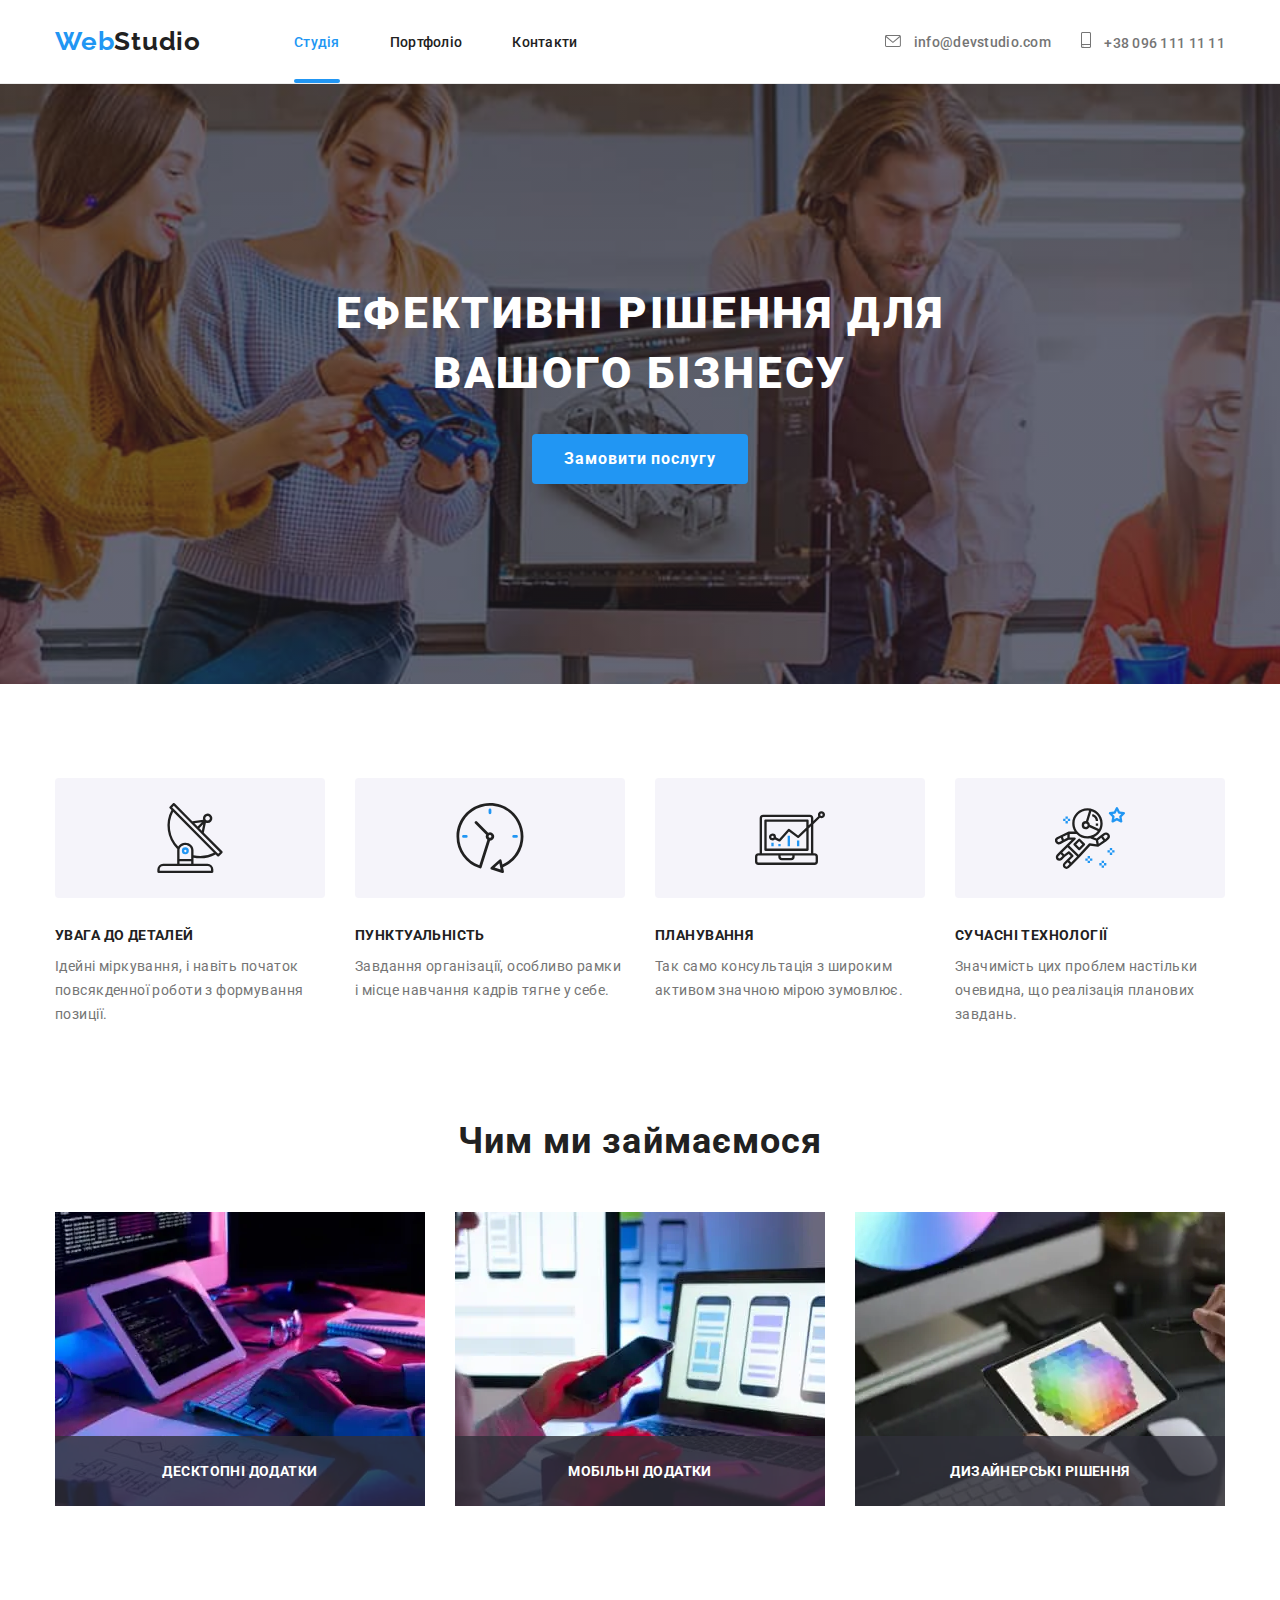
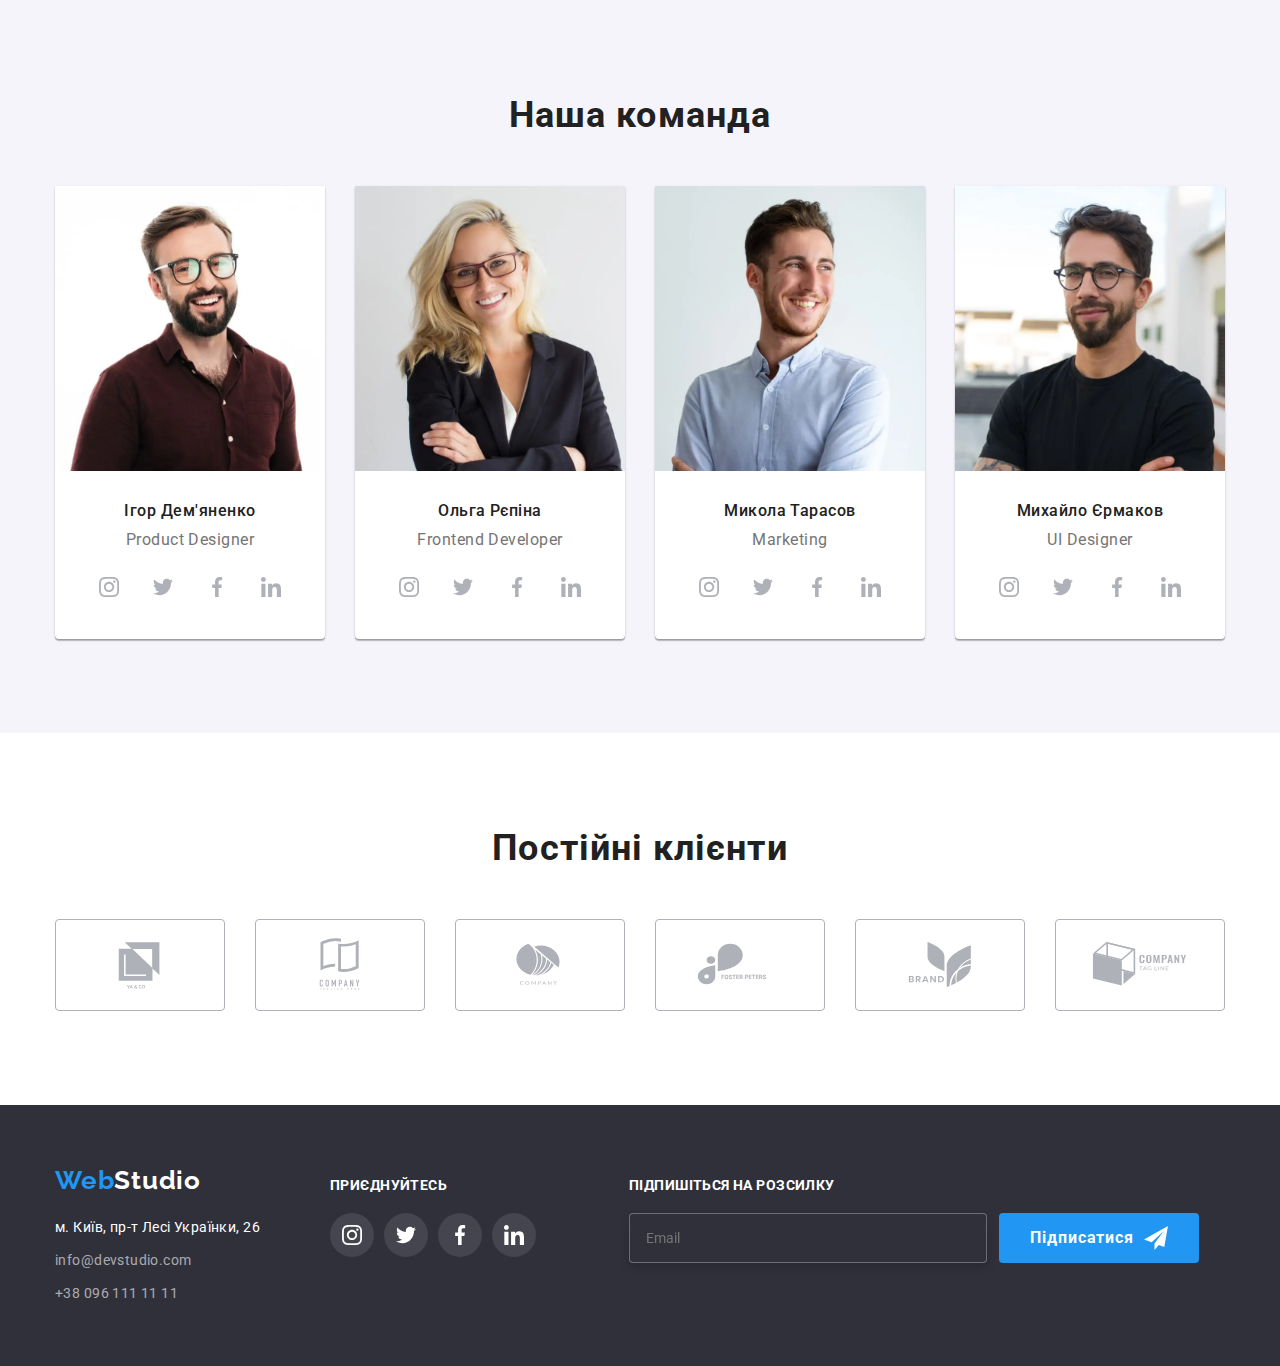
==== commit 3cb8d226: "add visually-hidden" ====
--- a/index.html
+++ b/index.html
@@ -228,29 +228,30 @@
       <!-- Переваги -->
       <section class="benefits section">
         <div class="container ">
+          <h2 class="visually-hidden">Наші переваги</h2>
           <ul class="benefits__list">
             <li class="benefits__item benefits__item--antena">
-              <h2 class="benefits__title">УВАГА ДО ДЕТАЛЕЙ</h2>
+              <h3 class="benefits__title">УВАГА ДО ДЕТАЛЕЙ</h3>
               <p class="benefits__text">
                 Ідейні міркування, і навіть початок повсякденної роботи з
                 формування позиції.
               </p>
             </li>
             <li class="benefits__item benefits__item--clock">
-              <h2 class="benefits__title">ПУНКТУАЛЬНІСТЬ</h2>
+              <h3 class="benefits__title">ПУНКТУАЛЬНІСТЬ</h3>
               <p class="benefits__text">
                 Завдання організації, особливо рамки і місце навчання кадрів тягне
                 у себе.
               </p>
             </li>
             <li class="benefits__item benefits__item--diagram">
-              <h2 class="benefits__title">ПЛАНУВАННЯ</h2>
+              <h3 class="benefits__title">ПЛАНУВАННЯ</h3>
               <p class="benefits__text">
                 Так само консультація з широким активом значною мірою зумовлює.
               </p>
             </li>
             <li class="benefits__item benefits__item--astronaut">
-              <h2 class="benefits__title">СУЧАСНІ ТЕХНОЛОГІЇ</h2>
+              <h3 class="benefits__title">СУЧАСНІ ТЕХНОЛОГІЇ</h3>
               <p class="benefits__text">
                 Значимість цих проблем настільки очевидна, що реалізація планових
                 завдань.
--- a/css/main.min.css
+++ b/css/main.min.css
@@ -1 +1 @@
-body{font-family:"Roboto",sans-serif;font-size:14px;font-weight:400;color:#757575}h1,h2,h3,h4,h5,h6,p{margin:0}img{display:block;max-width:100%;height:auto}ul{list-style:none;padding:0;margin:0}.visually-hidden{position:absolute;white-space:nowrap;width:1px;height:1px;overflow:hidden;border:0;padding:0;clip:rect(0 0 0 0);-webkit-clip-path:inset(50%);clip-path:inset(50%);margin:-1px}.container{min-width:320px;padding-left:15px;padding-right:15px;margin-left:auto;margin-right:auto}@media screen and (min-width: 480px){.container{width:480px}}@media screen and (min-width: 768px){.container{width:768px}}@media screen and (min-width: 1200px){.container{width:1200px}}.section{padding-top:60px;padding-bottom:60px}body.modal-open{overflow:hidden}@media screen and (min-width: 1200px){.section{padding-top:94px;padding-bottom:94px}}.icon{display:inline-block;stroke-width:0;fill:currentColor}.logo{color:#2196f3;font-family:"Raleway",sans-serif;font-weight:700;font-size:24px;line-height:1.19;letter-spacing:.03em;text-decoration:none;outline:none}@media screen and (min-width: 1200px){.logo{font-size:26px}}.social__list{display:-webkit-box;display:-ms-flexbox;display:flex;-webkit-box-pack:center;-ms-flex-pack:center;justify-content:center}.social__item:not(:last-child){margin-right:10px}.social__icon{width:20px;height:20px;-webkit-transition:fill 250ms cubic-bezier(0.4, 0, 0.2, 1);transition:fill 250ms cubic-bezier(0.4, 0, 0.2, 1)}.social__link{display:-webkit-box;display:-ms-flexbox;display:flex;-webkit-box-pack:center;-ms-flex-pack:center;justify-content:center;-webkit-box-align:center;-ms-flex-align:center;align-items:center;width:44px;height:44px;border-radius:50%;-webkit-transition:background-color 250ms cubic-bezier(0.4, 0, 0.2, 1);transition:background-color 250ms cubic-bezier(0.4, 0, 0.2, 1)}.button{display:inline-block;text-align:center;padding:0;min-width:200px;height:50px;font-weight:700;font-size:16px;line-height:1.875;letter-spacing:.06em;border-radius:4px;border:none;outline:none;cursor:pointer}.button--blue{color:#fff;background-color:#2196f3;-webkit-box-shadow:0px 4px 4px rgba(0,0,0,.15);box-shadow:0px 4px 4px rgba(0,0,0,.15)}.button__icon{margin-left:10px;width:24px;height:24px}.button__icon--white{fill:#fff}.page-header{background-color:#fff;border-bottom:1px solid #ececec;position:fixed;left:0;top:0;width:100vw;z-index:3}.page-header__container{display:-webkit-box;display:-ms-flexbox;display:flex;-webkit-box-align:center;-ms-flex-align:center;align-items:center}.logo--black{color:#212121}@media screen and (max-width: 767px){.page-header__container{padding-top:16px;padding-bottom:16px}}.site-nav__item:not(:last-child){margin-right:50px}.site-nav__link{display:block;padding-top:32px;padding-bottom:32px;font-weight:500;font-size:14px;line-height:1.1428571429;letter-spacing:.02em;color:#212121;text-decoration:none;-webkit-transition:color 250ms cubic-bezier(0.4, 0, 0.2, 1);transition:color 250ms cubic-bezier(0.4, 0, 0.2, 1)}.site-nav__link:hover,.site-nav__link:focus{color:#2196f3;outline:none}.site-nav__link--active{position:relative;color:#2196f3}@media screen and (max-width: 767px){.site-nav{display:none}}@media screen and (min-width: 768px){.site-nav{display:-webkit-box;display:-ms-flexbox;display:flex;-webkit-box-align:center;-ms-flex-align:center;align-items:center}.site-nav__list{display:-webkit-box;display:-ms-flexbox;display:flex;margin-left:93px}.site-nav__link--active{display:inline-block}.site-nav__link--active::after{position:absolute;bottom:-1px;left:0;display:block;content:"";height:4px;width:100%;border-radius:2px;background-color:#2196f3}}.mail-tel__icon{margin-right:10px;-webkit-transition:fill 250ms cubic-bezier(0.4, 0, 0.2, 1);transition:fill 250ms cubic-bezier(0.4, 0, 0.2, 1)}.mail-tel__icon--width16{width:16px;height:12px}.mail-tel__icon--width10{width:10px;height:16px}.mail-tel__link{display:block;padding-top:5px;padding-bottom:5px;font-weight:500;font-size:12px;line-height:1.1428571429;letter-spacing:.02em;color:#757575;text-decoration:none;-webkit-transition:color 250ms cubic-bezier(0.4, 0, 0.2, 1);transition:color 250ms cubic-bezier(0.4, 0, 0.2, 1)}.mail-tel__link:hover,.mail-tel__link:focus{color:#2196f3;outline:none}@media screen and (max-width: 767px){.mail-tel{display:none}}@media screen and (min-width: 768px){.mail-tel{display:block;margin-left:auto}}@media screen and (min-width: 1200px){.mail-tel{display:-webkit-box;display:-ms-flexbox;display:flex;margin-left:auto;-webkit-box-align:center;-ms-flex-align:center;align-items:center}.mail-tel__item:not(:last-child){margin-right:30px}.mail-tel__link{padding-top:32px;padding-bottom:32px;font-size:14px}}.menu__button{z-index:3;display:block;margin-left:auto;padding:0;border:none;background-color:rgba(0,0,0,0);cursor:pointer}.menu__button .menu__icon--close{display:none}.menu__button.menu__button--is-open .menu__icon--close{display:block}.menu__button.menu__button--is-open .menu__icon--open{display:none}.menu__button .logo.logo--is-close{display:none}.menu__icon{width:40px;height:40px;fill:#000;-webkit-transition:fill 250ms cubic-bezier(0.4, 0, 0.2, 1);transition:fill 250ms cubic-bezier(0.4, 0, 0.2, 1)}.menu__button:active .menu__icon{fill:#2196f3;outline:none}.menu__container{z-index:2;display:none;position:fixed;top:0;left:0;width:100%;height:100%;padding:48px 0 48px 40px;overflow:auto;background-color:#fff}.menu__container.menu--is-open{display:-webkit-box;display:-ms-flexbox;display:flex;-webkit-box-orient:vertical;-webkit-box-direction:normal;-ms-flex-direction:column;flex-direction:column}.site-nav__link--menu{padding:0;font-size:40px;line-height:1.175}.site-nav__item--menu:not(:last-child){margin:0 0 32px 0}.site-nav__item--menu:last-child{margin:0}.menu__mail-tel{margin-top:auto}.mail-tel__link--menu-mail{padding:0;font-size:34px;line-height:1.1764705882}.mail-tel__link--menu-tel{padding:0;font-size:24px;line-height:1.1666666667}.mail-tel__item--menu:not(:last-child){margin:0 0 32px 0}.mail-tel__item--menu:last-child{margin:0 0 64px 0}.social__list--menu{display:-webkit-box;display:-ms-flexbox;display:flex;-webkit-box-pack:start;-ms-flex-pack:start;justify-content:flex-start}.social__item--menu{display:inline-block}.social__item--menu:not(:last-child){padding-right:10px;margin-right:10px;border-right:1px solid rgba(33,33,33,.2)}.social__name{color:#2196f3;font-weight:500;font-size:18px;line-height:calc 1.2222222222;letter-spacing:.06em}.social__link--menu{text-decoration:none}@media screen and (min-width: 768px){.menu__button{display:none}.menu__container.menu--is-open{display:none}}.signup-form{display:block;text-align:center}.signup-form::-webkit-input-placeholder{padding-left:16px;font-style:normal;font-weight:400;font-size:16px;line-height:1.25;letter-spacing:.03em;color:rgba(255,255,255,.6)}.signup-form::-moz-placeholder{padding-left:16px;font-style:normal;font-weight:400;font-size:16px;line-height:1.25;letter-spacing:.03em;color:rgba(255,255,255,.6)}.signup-form:-ms-input-placeholder{padding-left:16px;font-style:normal;font-weight:400;font-size:16px;line-height:1.25;letter-spacing:.03em;color:rgba(255,255,255,.6)}.signup-form::-ms-input-placeholder{padding-left:16px;font-style:normal;font-weight:400;font-size:16px;line-height:1.25;letter-spacing:.03em;color:rgba(255,255,255,.6)}.signup-form::placeholder{padding-left:16px;font-style:normal;font-weight:400;font-size:16px;line-height:1.25;letter-spacing:.03em;color:rgba(255,255,255,.6)}.signup-form__label{display:block;text-align:center;font-weight:700;font-size:14px;line-height:1.1428571429;letter-spacing:.03em;text-transform:uppercase;color:#fff}.signup-form__input{margin-top:20px;padding-left:16px;width:100%;min-height:50px;background-color:#2f303a;border:1px solid rgba(255,255,255,.3);-webkit-filter:drop-shadow(0px 4px 4px rgba(0, 0, 0, 0.15));filter:drop-shadow(0px 4px 4px rgba(0, 0, 0, 0.15));border-radius:4px}.substrate{max-height:600px;max-width:1600px;margin-left:auto;margin-right:auto;background-color:#c4c4c4;background-image:-webkit-gradient(linear, left top, right top, from(rgba(47, 48, 58, 0.4)), to(rgba(47, 48, 58, 0.4))),url(../img/Mobile/hero-back-mobile.jpg);background-image:linear-gradient(to right, rgba(47, 48, 58, 0.4), rgba(47, 48, 58, 0.4)),url(../img/Mobile/hero-back-mobile.jpg);background-repeat:no-repeat;background-position:center;background-size:cover;background-attachment:fixed}.order{padding-top:118px;padding-bottom:118px;text-align:center}.order__title{color:#fff;font-weight:900;font-size:26px;line-height:1.36;letter-spacing:.06em;text-transform:uppercase}.order__button{display:inline;margin-top:30px}@media(min-device-pixel-ratio: 2),(-webkit-min-device-pixel-ratio: 2),(min-resolution: 192dpi),(min-resolution: 2dppx){.substrate{background-image:-webkit-gradient(linear, left top, right top, from(rgba(47, 48, 58, 0.4)), to(rgba(47, 48, 58, 0.4))),url(../img/Mobile/hero-back-mobile@2x.jpg);background-image:linear-gradient(to right, rgba(47, 48, 58, 0.4), rgba(47, 48, 58, 0.4)),url(../img/Mobile/hero-back-mobile@2x.jpg)}}@media screen and (min-width: 768px){.substrate{background-image:-webkit-gradient(linear, left top, right top, from(rgba(47, 48, 58, 0.4)), to(rgba(47, 48, 58, 0.4))),url(../img/tablet/hero-back-tablet.jpg);background-image:linear-gradient(to right, rgba(47, 48, 58, 0.4), rgba(47, 48, 58, 0.4)),url(../img/tablet/hero-back-tablet.jpg)}}@media screen and (min-width: 768px)and (min-device-pixel-ratio: 2),screen and (min-width: 768px)and (-webkit-min-device-pixel-ratio: 2),screen and (min-width: 768px)and (min-resolution: 192dpi),screen and (min-width: 768px)and (min-resolution: 2dppx){.substrate{background-image:-webkit-gradient(linear, left top, right top, from(rgba(47, 48, 58, 0.4)), to(rgba(47, 48, 58, 0.4))),url(../img/tablet/hero-back-tablet@2x.jpg);background-image:linear-gradient(to right, rgba(47, 48, 58, 0.4), rgba(47, 48, 58, 0.4)),url(../img/tablet/hero-back-tablet@2x.jpg)}}@media screen and (min-width: 1200px){.substrate{background-image:-webkit-gradient(linear, left top, right top, from(rgba(47, 48, 58, 0.4)), to(rgba(47, 48, 58, 0.4))),url(../img/hero-back-desktop.jpg);background-image:linear-gradient(to right, rgba(47, 48, 58, 0.4), rgba(47, 48, 58, 0.4)),url(../img/hero-back-desktop.jpg)}}@media screen and (min-width: 1200px)and (min-device-pixel-ratio: 2),screen and (min-width: 1200px)and (-webkit-min-device-pixel-ratio: 2),screen and (min-width: 1200px)and (min-resolution: 192dpi),screen and (min-width: 1200px)and (min-resolution: 2dppx){.substrate{background-image:-webkit-gradient(linear, left top, right top, from(rgba(47, 48, 58, 0.4)), to(rgba(47, 48, 58, 0.4))),url(../img/hero-back-desktop@2x.jpg);background-image:linear-gradient(to right, rgba(47, 48, 58, 0.4), rgba(47, 48, 58, 0.4)),url(../img/hero-back-desktop@2x.jpg)}}@media screen and (min-width: 1200px){.order{padding-top:200px;padding-bottom:200px}}@media screen and (min-width: 1200px){.order__title{font-size:44px}}@media screen and (min-width: 1200px){.order__button{min-width:216px}}.backdrop{position:fixed;z-index:4;top:0;left:0;width:100%;height:100%;background-color:rgba(0,0,0,.2);overflow-y:scroll;opacity:1;-webkit-transition:opacity 250ms cubic-bezier(0.4, 0, 0.2, 1);transition:opacity 250ms cubic-bezier(0.4, 0, 0.2, 1)}.backdrop--is-hidden{pointer-events:none;opacity:0}.backdrop--is-hidden .modal{-webkit-transform:translate(-50%, -50%) scale(0);transform:translate(-50%, -50%) scale(0)}.modal{position:absolute;display:block;top:0;left:50%;background-color:#fff;-webkit-box-shadow:0px 1px 3px rgba(0,0,0,.12),0px 1px 1px rgba(0,0,0,.14),0px 2px 1px rgba(0,0,0,.2);box-shadow:0px 1px 3px rgba(0,0,0,.12),0px 1px 1px rgba(0,0,0,.14),0px 2px 1px rgba(0,0,0,.2);border-radius:4px;-webkit-transform:translate(-50%, 0) scale(1) rotateZ(1turn);transform:translate(-50%, 0) scale(1) rotateZ(1turn);-webkit-transition:-webkit-transform 250ms cubic-bezier(0.4, 0, 0.2, 1);transition:-webkit-transform 250ms cubic-bezier(0.4, 0, 0.2, 1);transition:transform 250ms cubic-bezier(0.4, 0, 0.2, 1);transition:transform 250ms cubic-bezier(0.4, 0, 0.2, 1), -webkit-transform 250ms cubic-bezier(0.4, 0, 0.2, 1)}.close{display:block;position:absolute;top:8px;right:8px;width:30px;height:30px;border:1px solid rgba(0,0,0,.1);background-color:#fff;border-radius:50%;cursor:pointer}.close__icon{display:block;position:absolute;top:50%;left:50%;-webkit-transform:translate(-50%, -50%);transform:translate(-50%, -50%);width:18px;height:18px;fill:#212121;-webkit-transition:fill 250ms cubic-bezier(0.4, 0, 0.2, 1);transition:fill 250ms cubic-bezier(0.4, 0, 0.2, 1)}.close:hover .close__icon,.close:focus .close__icon{fill:#2196f3;outline:none}.modal__container{padding:40px}.modal__title{margin-bottom:12px;font-family:inherit;font-style:normal;font-weight:700;font-size:20px;line-height:1.15;text-align:center;letter-spacing:.03em;color:#212121}.data-form{display:block;margin-left:auto;margin-right:auto}.data-form__button{display:block;margin-left:auto;margin-right:auto;-webkit-transition:background-color 250ms cubic-bezier(0.4, 0, 0.2, 1);transition:background-color 250ms cubic-bezier(0.4, 0, 0.2, 1)}.data-form__button:hover,.data-form__button:focus{background-color:#188ce8;outline:none}.data-form__field{position:relative;display:-webkit-box;display:-ms-flexbox;display:flex;-webkit-box-orient:vertical;-webkit-box-direction:normal;-ms-flex-direction:column;flex-direction:column;margin-bottom:10px}.data-form__feedback{display:-webkit-box;display:-ms-flexbox;display:flex;-webkit-box-orient:vertical;-webkit-box-direction:normal;-ms-flex-direction:column;flex-direction:column;margin-bottom:20px}.data-form__feedback::-webkit-input-placeholder{font-weight:400;font-size:12px;line-height:1.1666666667;letter-spacing:.01em;color:rgba(117,117,117,.5)}.data-form__feedback::-moz-placeholder{font-weight:400;font-size:12px;line-height:1.1666666667;letter-spacing:.01em;color:rgba(117,117,117,.5)}.data-form__feedback:-ms-input-placeholder{font-weight:400;font-size:12px;line-height:1.1666666667;letter-spacing:.01em;color:rgba(117,117,117,.5)}.data-form__feedback::-ms-input-placeholder{font-weight:400;font-size:12px;line-height:1.1666666667;letter-spacing:.01em;color:rgba(117,117,117,.5)}.data-form__feedback::placeholder{font-weight:400;font-size:12px;line-height:1.1666666667;letter-spacing:.01em;color:rgba(117,117,117,.5)}.data-form__label{margin-bottom:4px;font-weight:400;font-size:12px;line-height:1.1666666667;letter-spacing:.01em;color:#757575}.data-form__input{display:inline-block;width:100%;margin:0;padding:12px 12px 12px 42px;border:1px solid rgba(33,33,33,.2);border-radius:4px;font-weight:400;font-size:12px;line-height:1.1666666667;-webkit-transition:border-color 250ms cubic-bezier(0.4, 0, 0.2, 1);transition:border-color 250ms cubic-bezier(0.4, 0, 0.2, 1)}.data-form__input:hover,.data-form__input:focus{border-color:#2196f3;outline:none}.data-form__icon{position:absolute;left:12px;bottom:11px;fill:#212121;-webkit-transition:fill 250ms cubic-bezier(0.4, 0, 0.2, 1);transition:fill 250ms cubic-bezier(0.4, 0, 0.2, 1)}.data-form__input:hover+.data-form__icon,.data-form__input:focus+.data-form__icon{fill:#2196f3;outline:none}.data-form__textarea{height:120px;resize:none;margin:0;padding:12px 16px 12px 16px;border:1px solid rgba(33,33,33,.2);border-radius:4px;font-weight:400;font-size:12px;line-height:1.1666666667;-webkit-transition:border-color 250ms cubic-bezier(0.4, 0, 0.2, 1);transition:border-color 250ms cubic-bezier(0.4, 0, 0.2, 1)}.data-form__textarea:hover,.data-form__textarea:focus{border-color:#2196f3;outline:none}.accept{display:-webkit-box;display:-ms-flexbox;display:flex;-webkit-box-pack:center;-ms-flex-pack:center;justify-content:center;-webkit-box-align:center;-ms-flex-align:center;align-items:center;margin-bottom:30px;cursor:pointer}.accept__icon--uncheck{opacity:1;fill:#212121;-webkit-transition:opacity 250ms cubic-bezier(0.4, 0, 0.2, 1);transition:opacity 250ms cubic-bezier(0.4, 0, 0.2, 1)}.accept__input:checked+.accept__icon .accept__icon--uncheck{opacity:0}.accept__icon--check{opacity:0;-webkit-transition:opacity 250ms cubic-bezier(0.4, 0, 0.2, 1);transition:opacity 250ms cubic-bezier(0.4, 0, 0.2, 1)}.accept__input:checked+.accept__icon .accept__icon--check{opacity:1}.accept__label{margin-left:7px;font-weight:400;font-size:12px;line-height:1.7142857143;letter-spacing:.03em;color:#757575;-webkit-user-select:none;-moz-user-select:none;-ms-user-select:none;user-select:none}.accept__label--blue{color:#2196f3;margin-left:7px}@media screen and (max-width: 449px){.modal{width:100%;max-height:100%}.backdrop{padding:15px}}@media screen and (min-width: 450px){.modal{min-width:450px;min-height:609px}}@media screen and (min-width: 768px){.modal{top:50%;left:50%;-webkit-transform:translate(-50%, -50%) scale(1) rotateZ(1turn);transform:translate(-50%, -50%) scale(1) rotateZ(1turn);-webkit-transition:-webkit-transform 250ms cubic-bezier(0.4, 0, 0.2, 1);transition:-webkit-transform 250ms cubic-bezier(0.4, 0, 0.2, 1);transition:transform 250ms cubic-bezier(0.4, 0, 0.2, 1);transition:transform 250ms cubic-bezier(0.4, 0, 0.2, 1), -webkit-transform 250ms cubic-bezier(0.4, 0, 0.2, 1)}}@media screen and (min-width: 1200px){.modal{min-width:528px;min-height:581px}.accept__label{font-size:12px}}@media screen and (max-width: 767px){.benefits__item:not(:last-child){margin-bottom:30px}.benefits__title{text-align:center}}@media screen and (min-width: 768px){.benefits__list{display:-webkit-box;display:-ms-flexbox;display:flex}}@media screen and (min-width: 768px)and (max-width: 1199px){.benefits__list{-ms-flex-wrap:wrap;flex-wrap:wrap;gap:30px}.benefits__item{-ms-flex-preferred-size:calc((100% - 30px)/2);flex-basis:calc((100% - 30px)/2)}}@media screen and (min-width: 1200px){.benefits__item{-ms-flex-preferred-size:calc((100% - 90px)/4);flex-basis:calc((100% - 90px)/4)}.benefits__item:not(:last-child){margin-right:30px}}.benefits__item::before{content:"";display:block;margin-bottom:30px;height:120px;background-color:#f5f4fa;background-position:center;background-repeat:no-repeat;background-size:70px;border-radius:4px}.benefits__item--antena::before{background-image:url("../img/antena.svg")}.benefits__item--clock::before{background-image:url("../img/clock.svg")}.benefits__item--diagram::before{background-image:url("../img/diagram.svg")}.benefits__item--astronaut::before{background-image:url("../img/astronaut.svg")}.benefits__title{margin-bottom:10px;font-size:14px;font-weight:700;line-height:1.14;letter-spacing:.03em;text-transform:uppercase;color:#212121}.benefits__text{line-height:1.7142857143;letter-spacing:.03em}.wedo{padding-top:0}.wedo__title{margin-bottom:50px;font-weight:700;font-size:36px;line-height:1.17;letter-spacing:.03em;text-align:center;color:#212121}.wedo__list{display:-webkit-box;display:-ms-flexbox;display:flex}.wedo__item{-ms-flex-preferred-size:calc((100% - 60px)/3);flex-basis:calc((100% - 60px)/3)}.wedo__item:not(:last-child){margin-right:30px}.wedo__img-back{position:relative}.wedo__img-back::before{position:absolute;display:inline-block;content:"";bottom:0;left:0;height:70px;width:100%;background-color:rgba(47,48,58,.8)}.wedo__text-back{position:absolute;display:-webkit-box;display:-ms-flexbox;display:flex;-webkit-box-align:center;-ms-flex-align:center;align-items:center;height:70px;bottom:0;left:50%;-webkit-transform:translateX(-50%);transform:translateX(-50%);font-weight:700;font-size:14px;line-height:1.1428571429;text-align:center;letter-spacing:.03em;text-transform:uppercase;color:#fff}@media screen and (max-width: 1199px){.wedo{display:none}}.team__item{display:block;-ms-flex-preferred-size:100%;flex-basis:100%;margin-left:auto;margin-right:auto;background:#fff;-webkit-box-shadow:0px 1px 3px rgba(0,0,0,.12),0px 1px 1px rgba(0,0,0,.14),0px 2px 1px rgba(0,0,0,.2);box-shadow:0px 1px 3px rgba(0,0,0,.12),0px 1px 1px rgba(0,0,0,.14),0px 2px 1px rgba(0,0,0,.2);border-radius:0px 0px 4px 4px}.team__title{margin-bottom:30px;font-weight:700;font-size:28px;line-height:1.17;letter-spacing:.03em;text-align:center;color:#212121}.team{background:#f5f4fa}.team__name-position{padding-top:30px;padding-bottom:30px}.team__name{margin-bottom:10px;font-size:16px;font-weight:500;line-height:1.19;letter-spacing:.03em;text-align:center;color:#212121}.team__position{margin-bottom:16px;font-size:16px;line-height:1.19;letter-spacing:.03em;text-align:center}.icon--grey{fill:#afb1b8}.team .social__link:hover,.team .social__link:focus{background-color:#2196f3;outline:none}.team .social__link:hover .icon,.team .social__link:focus .icon{fill:#fff}@media screen and (max-width: 767px){.team__item:not(:last-child){margin-bottom:30px}}@media screen and (min-width: 768px){.team__list{display:-webkit-box;display:-ms-flexbox;display:flex}}@media screen and (min-width: 768px)and (max-width: 1199px){.team__list{-ms-flex-wrap:wrap;flex-wrap:wrap;gap:30px}.team__item{-ms-flex-preferred-size:calc((100% - 30px)/2);flex-basis:calc((100% - 30px)/2)}}@media screen and (min-width: 1200px){.team__item{-ms-flex-preferred-size:calc((100% - 90px)/4);flex-basis:calc((100% - 90px)/4)}.team__item:not(:last-child){margin-right:30px}}@media screen and (min-width: 1200px){.team__title{margin-bottom:50px;font-size:36px}}.clients__title{margin-bottom:30px;font-weight:700;font-size:28px;line-height:1.17;letter-spacing:.03em;text-align:center;color:#212121}.clients__list{display:-webkit-box;display:-ms-flexbox;display:flex;-ms-flex-wrap:wrap;flex-wrap:wrap;gap:30px}.clients__link{display:-webkit-box;display:-ms-flexbox;display:flex;-webkit-box-pack:center;-ms-flex-pack:center;justify-content:center;-webkit-box-align:center;-ms-flex-align:center;align-items:center;height:92px;border:1px solid #afb1b8;border-radius:4px;-webkit-transition:border-color 250ms cubic-bezier(0.4, 0, 0.2, 1);transition:border-color 250ms cubic-bezier(0.4, 0, 0.2, 1)}.clients__link:hover,.clients__link:focus{border-color:#2196f3;outline:none}.clients__icon{width:106px;height:60px;fill:#afb1b8;-webkit-transition:fill 250ms cubic-bezier(0.4, 0, 0.2, 1);transition:fill 250ms cubic-bezier(0.4, 0, 0.2, 1)}.clients__link:hover .clients__icon,.clients__link:focus .clients__icon{fill:#2196f3;outline:none}@media screen and (max-width: 767px){.clients__item{-ms-flex-preferred-size:calc((100% - 30px)/2);flex-basis:calc((100% - 30px)/2)}}@media screen and (min-width: 768px)and (max-width: 1199px){.clients__item{-ms-flex-preferred-size:calc((100% - 60px)/3);flex-basis:calc((100% - 60px)/3)}}@media screen and (min-width: 1200px){.clients__title{margin-bottom:50px;font-size:36px}.clients__list{-ms-flex-wrap:nowrap;flex-wrap:nowrap}.clients__item{-ms-flex-preferred-size:calc((100% - 150px)/6);flex-basis:calc((100% - 150px)/6)}}.portfolio-choice{display:-webkit-box;display:-ms-flexbox;display:flex}.portfolio-choice__button{padding:6px 22px;border-radius:4px;border:0;background-color:#f5f4fa;font-family:inherit;font-weight:500;font-size:16px;line-height:1.63;letter-spacing:.03em;color:#212121;text-align:center;cursor:pointer;-webkit-transition-property:color,background-color,-webkit-box-shadow;transition-property:color,background-color,-webkit-box-shadow;transition-property:color,background-color,box-shadow;transition-property:color,background-color,box-shadow,-webkit-box-shadow;-webkit-transition-duration:250ms;transition-duration:250ms;-webkit-transition-timing-function:cubic-bezier(0.4, 0, 0.2, 1);transition-timing-function:cubic-bezier(0.4, 0, 0.2, 1)}.portfolio-choice__button:hover,.portfolio-choice__button:focus{background-color:#2196f3;color:#fff;outline:none;-webkit-box-shadow:0px 3px 1px rgba(0,0,0,.1),0px 1px 2px rgba(0,0,0,.08),0px 2px 2px rgba(0,0,0,.12);box-shadow:0px 3px 1px rgba(0,0,0,.1),0px 1px 2px rgba(0,0,0,.08),0px 2px 2px rgba(0,0,0,.12)}@media screen and (max-width: 1199px){.portfolio-choice{-ms-flex-wrap:wrap;flex-wrap:wrap;-webkit-box-pack:start;-ms-flex-pack:start;justify-content:flex-start;gap:15px 8px;margin-bottom:40px}}@media screen and (min-width: 768px){.portfolio-choice{-webkit-box-pack:center;-ms-flex-pack:center;justify-content:center;margin-bottom:30px}.portfolio-choice__item:not(:last-child){margin-right:8px}}@media screen and (min-width: 1200px){.portfolio-choice{margin-bottom:50px}}.portfolio{display:block}.portfolio__item{display:block;-ms-flex-preferred-size:100%;flex-basis:100%}.portfolio__link{display:-webkit-box;display:-ms-flexbox;display:flex;-webkit-box-orient:vertical;-webkit-box-direction:normal;-ms-flex-direction:column;flex-direction:column;min-height:100%;text-decoration:none}.portfolio__link:hover,.portfolio__link:focus{outline:none;-webkit-box-shadow:0px 1px 1px rgba(0,0,0,.12),0px 4px 4px rgba(0,0,0,.06),1px 4px 6px rgba(0,0,0,.16);box-shadow:0px 1px 1px rgba(0,0,0,.12),0px 4px 4px rgba(0,0,0,.06),1px 4px 6px rgba(0,0,0,.16)}.portfolio__back{position:relative;overflow:hidden}.portfolio__img-back{position:absolute;display:block;top:0;left:0;height:100%;width:100%;background-color:rgba(33,150,243,.9);-webkit-transform:translateY(100%);transform:translateY(100%);-webkit-transition:-webkit-transform 250ms cubic-bezier(0.4, 0, 0.2, 1);transition:-webkit-transform 250ms cubic-bezier(0.4, 0, 0.2, 1);transition:transform 250ms cubic-bezier(0.4, 0, 0.2, 1);transition:transform 250ms cubic-bezier(0.4, 0, 0.2, 1), -webkit-transform 250ms cubic-bezier(0.4, 0, 0.2, 1)}.portfolio__link:hover .portfolio__img-back,.portfolio__link:focus .portfolio__img-back{-webkit-transform:translateY(0);transform:translateY(0);outline:none}.portfolio__text-back{position:absolute;padding:63px 24px;top:0;left:0;font-weight:400;font-size:18px;line-height:1.5555555556;letter-spacing:.03em;color:#fff}.portfolio__title-text{display:block;padding:20px 24px;-webkit-box-flex:1;-ms-flex-positive:1;flex-grow:1;min-height:100%;border-bottom:1px solid #eee;border-left:1px solid #eee;border-right:1px solid #eee}.portfolio__title{margin-bottom:4px;min-height:-webkit-max-content;min-height:-moz-max-content;min-height:max-content;font-weight:700;font-size:18px;line-height:2;letter-spacing:.06em;color:#212121}.portfolio__text{font-size:16px;line-height:1.88;letter-spacing:.03em;color:#757575}@media screen and (max-width: 479px){.portfolio__item:not(:last-child){margin-bottom:30px}}@media screen and (min-width: 768px){.portfolio{display:-webkit-box;display:-ms-flexbox;display:flex;-ms-flex-wrap:wrap;flex-wrap:wrap;gap:30px}}@media screen and (min-width: 768px)and (max-width: 1199px){.portfolio__item{-ms-flex-preferred-size:calc((100% - 30px)/2);flex-basis:calc((100% - 30px)/2);-webkit-transition:-webkit-box-shadow 250ms cubic-bezier(0.4, 0, 0.2, 1);transition:-webkit-box-shadow 250ms cubic-bezier(0.4, 0, 0.2, 1);transition:box-shadow 250ms cubic-bezier(0.4, 0, 0.2, 1);transition:box-shadow 250ms cubic-bezier(0.4, 0, 0.2, 1), -webkit-box-shadow 250ms cubic-bezier(0.4, 0, 0.2, 1)}}@media screen and (min-width: 1200px){.portfolio__item{-ms-flex-preferred-size:calc((100% - 60px)/3);flex-basis:calc((100% - 60px)/3);-webkit-transition:-webkit-box-shadow 250ms cubic-bezier(0.4, 0, 0.2, 1);transition:-webkit-box-shadow 250ms cubic-bezier(0.4, 0, 0.2, 1);transition:box-shadow 250ms cubic-bezier(0.4, 0, 0.2, 1);transition:box-shadow 250ms cubic-bezier(0.4, 0, 0.2, 1), -webkit-box-shadow 250ms cubic-bezier(0.4, 0, 0.2, 1)}}.page-footer{background-color:#2f303a;padding-top:60px;padding-bottom:60px}.logo--white{color:#fff}.address{display:block}.page-footer__address{margin-top:20px}.address__item:not(:last-child){margin-bottom:9px}.address__link{color:rgba(255,255,255,.6);font-size:14px;font-weight:400;line-height:1.71;letter-spacing:.03em;text-decoration:none;font-style:normal;-webkit-transition:color 250ms cubic-bezier(0.4, 0, 0.2, 1);transition:color 250ms cubic-bezier(0.4, 0, 0.2, 1)}.address__link--white{color:#fff}.address__link:hover,.address__link:focus{color:#2196f3;outline:none}.social__title{margin-bottom:20px;text-transform:uppercase;font-size:14px;line-height:1.1428571429;letter-spacing:.03em;color:#fff}.icon--white{fill:#fff}.social__link--grey{background-color:rgba(255,255,255,.1)}.page-footer__social .social__link:hover,.page-footer__social .social__link:focus{background-color:#2196f3;outline:none}@media screen and (max-width: 767px){.page-footer__social{margin-top:60px}}@media screen and (max-width: 1199px){.page-footer__signup-form{margin-top:60px}.signup-form__input{margin-bottom:20px}}.page-footer__container{text-align:center}@media screen and (min-width: 768px){.container__logo-address-social{display:-webkit-box;display:-ms-flexbox;display:flex}.signup-form__button{display:-webkit-box;display:-ms-flexbox;display:flex;-webkit-box-pack:center;-ms-flex-pack:center;justify-content:center;-webkit-box-align:center;-ms-flex-align:center;align-items:center;margin-left:auto;margin-right:auto}}@media screen and (min-width: 768px)and (max-width: 1199px){.container__logo-address-social{margin-left:76px}.page-footer__social{margin-left:165px}.page-footer__signup-form{margin-left:auto;margin-right:auto}.signup-form__input{max-width:450px}}@media screen and (min-width: 1200px){.page-footer__container{display:-webkit-box;display:-ms-flexbox;display:flex;text-align:start}.social__list--positionStart{-webkit-box-pack:start;-ms-flex-pack:start;justify-content:flex-start}.page-footer__social{margin-left:70px;margin-top:12px}.page-footer__signup-form{display:block;margin-top:12px;margin-left:93px}.signup-form__label{margin-right:12px;text-align:start}.signup-form__input{min-width:358px}.signup-form__button{margin-left:12px;-webkit-transform:translateY(20px);transform:translateY(20px)}.container__input-button{display:-webkit-box;display:-ms-flexbox;display:flex}}/*# sourceMappingURL=main.min.css.map */+body{font-family:"Roboto",sans-serif;font-size:14px;font-weight:400;color:#757575}h1,h2,h3,h4,h5,h6,p{margin:0}img{display:block;max-width:100%;height:auto}ul{list-style:none;padding:0;margin:0}.visually-hidden{position:absolute;white-space:nowrap;width:1px;height:1px;overflow:hidden;border:0;padding:0;clip:rect(0 0 0 0);-webkit-clip-path:inset(50%);clip-path:inset(50%);margin:-1px}.container{min-width:320px;padding-left:15px;padding-right:15px;margin-left:auto;margin-right:auto}@media screen and (min-width: 480px){.container{width:480px}}@media screen and (min-width: 768px){.container{width:768px}}@media screen and (min-width: 1200px){.container{width:1200px}}.section{padding-top:60px;padding-bottom:60px}body.modal-open{overflow:hidden}@media screen and (min-width: 1200px){.section{padding-top:94px;padding-bottom:94px}}.icon{display:inline-block;stroke-width:0;fill:currentColor}.logo{color:#2196f3;font-family:"Raleway",sans-serif;font-weight:700;font-size:24px;line-height:1.19;letter-spacing:.03em;text-decoration:none;outline:none}@media screen and (min-width: 1200px){.logo{font-size:26px}}.social__list{display:-webkit-box;display:-ms-flexbox;display:flex;-webkit-box-pack:center;-ms-flex-pack:center;justify-content:center}.social__item:not(:last-child){margin-right:10px}.social__icon{width:20px;height:20px;-webkit-transition:fill 250ms cubic-bezier(0.4, 0, 0.2, 1);transition:fill 250ms cubic-bezier(0.4, 0, 0.2, 1)}.social__link{display:-webkit-box;display:-ms-flexbox;display:flex;-webkit-box-pack:center;-ms-flex-pack:center;justify-content:center;-webkit-box-align:center;-ms-flex-align:center;align-items:center;width:44px;height:44px;border-radius:50%;-webkit-transition:background-color 250ms cubic-bezier(0.4, 0, 0.2, 1);transition:background-color 250ms cubic-bezier(0.4, 0, 0.2, 1)}.button{padding:0;min-width:200px;max-width:216px;min-height:50px;font-family:inherit;font-weight:700;font-size:16px;line-height:1.875;letter-spacing:.06em;border-radius:4px;border:none;outline:none;cursor:pointer}.button--blue{color:#fff;background-color:#2196f3}.button__icon{margin-left:10px;width:24px;height:24px}.button__icon--white{fill:#fff}.page-header{background-color:#fff;border-bottom:1px solid #ececec;position:fixed;left:0;top:0;width:100vw;z-index:3}.page-header__container{display:-webkit-box;display:-ms-flexbox;display:flex;-webkit-box-align:center;-ms-flex-align:center;align-items:center}.logo--black{color:#212121}@media screen and (max-width: 767px){.page-header__container{padding-top:16px;padding-bottom:16px}}.site-nav__item:not(:last-child){margin-right:50px}.site-nav__link{display:block;padding-top:32px;padding-bottom:32px;font-weight:500;font-size:14px;line-height:1.1428571429;letter-spacing:.02em;color:#212121;text-decoration:none;-webkit-transition:color 250ms cubic-bezier(0.4, 0, 0.2, 1);transition:color 250ms cubic-bezier(0.4, 0, 0.2, 1)}.site-nav__link:hover,.site-nav__link:focus{color:#2196f3;outline:none}.site-nav__link--active{position:relative;color:#2196f3}@media screen and (max-width: 767px){.site-nav{display:none}}@media screen and (min-width: 768px){.site-nav{display:-webkit-box;display:-ms-flexbox;display:flex;-webkit-box-align:center;-ms-flex-align:center;align-items:center}.site-nav__list{display:-webkit-box;display:-ms-flexbox;display:flex;margin-left:93px}.site-nav__link--active{display:inline-block}.site-nav__link--active::after{position:absolute;bottom:-1px;left:0;display:block;content:"";height:4px;width:100%;border-radius:2px;background-color:#2196f3}}.mail-tel__icon{margin-right:10px;-webkit-transition:fill 250ms cubic-bezier(0.4, 0, 0.2, 1);transition:fill 250ms cubic-bezier(0.4, 0, 0.2, 1)}.mail-tel__icon--width16{width:16px;height:12px}.mail-tel__icon--width10{width:10px;height:16px}.mail-tel__link{display:block;padding-top:5px;padding-bottom:5px;font-weight:500;font-size:12px;line-height:1.1428571429;letter-spacing:.02em;color:#757575;text-decoration:none;-webkit-transition:color 250ms cubic-bezier(0.4, 0, 0.2, 1);transition:color 250ms cubic-bezier(0.4, 0, 0.2, 1)}.mail-tel__link:hover,.mail-tel__link:focus{color:#2196f3;outline:none}@media screen and (max-width: 767px){.mail-tel{display:none}}@media screen and (min-width: 768px){.mail-tel{display:block;margin-left:auto}}@media screen and (min-width: 1200px){.mail-tel{display:-webkit-box;display:-ms-flexbox;display:flex;margin-left:auto;-webkit-box-align:center;-ms-flex-align:center;align-items:center}.mail-tel__item:not(:last-child){margin-right:30px}.mail-tel__link{padding-top:32px;padding-bottom:32px;font-size:14px}}.menu__button{z-index:3;display:block;margin-left:auto;padding:0;border:none;background-color:rgba(0,0,0,0);cursor:pointer}.menu__button .menu__icon--close{display:none}.menu__button.menu__button--is-open .menu__icon--close{display:block}.menu__button.menu__button--is-open .menu__icon--open{display:none}.menu__button .logo.logo--is-close{display:none}.menu__icon{width:40px;height:40px;fill:#000;-webkit-transition:fill 250ms cubic-bezier(0.4, 0, 0.2, 1);transition:fill 250ms cubic-bezier(0.4, 0, 0.2, 1)}.menu__button:active .menu__icon{fill:#2196f3;outline:none}.menu__container{z-index:2;display:none;position:fixed;top:0;left:0;width:100%;height:100%;padding:48px 0 48px 40px;overflow:auto;background-color:#fff}.menu__container.menu--is-open{display:-webkit-box;display:-ms-flexbox;display:flex;-webkit-box-orient:vertical;-webkit-box-direction:normal;-ms-flex-direction:column;flex-direction:column}.site-nav__link--menu{padding:0;font-size:40px;line-height:1.175}.site-nav__item--menu:not(:last-child){margin:0 0 32px 0}.site-nav__item--menu:last-child{margin:0}.menu__mail-tel{margin-top:auto}.mail-tel__link--menu-mail{padding:0;font-size:34px;line-height:1.1764705882}.mail-tel__link--menu-tel{padding:0;font-size:24px;line-height:1.1666666667}.mail-tel__item--menu:not(:last-child){margin:0 0 32px 0}.mail-tel__item--menu:last-child{margin:0 0 64px 0}.social__list--menu{display:-webkit-box;display:-ms-flexbox;display:flex;-webkit-box-pack:start;-ms-flex-pack:start;justify-content:flex-start}.social__item--menu{display:inline-block}.social__item--menu:not(:last-child){padding-right:10px;margin-right:10px;border-right:1px solid rgba(33,33,33,.2)}.social__name{color:#2196f3;font-weight:500;font-size:18px;line-height:calc 1.2222222222;letter-spacing:.06em}.social__link--menu{text-decoration:none}@media screen and (min-width: 768px){.menu__button{display:none}.menu__container.menu--is-open{display:none}}.signup-form{display:block;text-align:center}.signup-form::-webkit-input-placeholder{padding-left:16px;font-style:normal;font-weight:400;font-size:16px;line-height:1.25;letter-spacing:.03em;color:rgba(255,255,255,.6)}.signup-form::-moz-placeholder{padding-left:16px;font-style:normal;font-weight:400;font-size:16px;line-height:1.25;letter-spacing:.03em;color:rgba(255,255,255,.6)}.signup-form:-ms-input-placeholder{padding-left:16px;font-style:normal;font-weight:400;font-size:16px;line-height:1.25;letter-spacing:.03em;color:rgba(255,255,255,.6)}.signup-form::-ms-input-placeholder{padding-left:16px;font-style:normal;font-weight:400;font-size:16px;line-height:1.25;letter-spacing:.03em;color:rgba(255,255,255,.6)}.signup-form::placeholder{padding-left:16px;font-style:normal;font-weight:400;font-size:16px;line-height:1.25;letter-spacing:.03em;color:rgba(255,255,255,.6)}.signup-form__label{display:block;text-align:center;font-weight:700;font-size:14px;line-height:1.1428571429;letter-spacing:.03em;text-transform:uppercase;color:#fff}.signup-form__input{margin-top:20px;padding-left:16px;width:100%;min-height:50px;background-color:#2f303a;border:1px solid rgba(255,255,255,.3);-webkit-filter:drop-shadow(0px 4px 4px rgba(0, 0, 0, 0.15));filter:drop-shadow(0px 4px 4px rgba(0, 0, 0, 0.15));border-radius:4px}.container__input-button{display:block;margin-left:auto;margin-right:auto}@media screen and (min-width: 1200px){.signup-form__input{margin-top:0}}.substrate{max-height:600px;max-width:1600px;margin-left:auto;margin-right:auto;background-color:#c4c4c4;background-image:-webkit-gradient(linear, left top, right top, from(rgba(47, 48, 58, 0.4)), to(rgba(47, 48, 58, 0.4))),url(../img/Mobile/hero-back-mobile.jpg);background-image:linear-gradient(to right, rgba(47, 48, 58, 0.4), rgba(47, 48, 58, 0.4)),url(../img/Mobile/hero-back-mobile.jpg);background-repeat:no-repeat;background-position:center;background-size:cover;background-attachment:fixed}.order{padding-top:118px;padding-bottom:118px;text-align:center}.order__title{color:#fff;font-weight:900;font-size:26px;line-height:1.36;letter-spacing:.06em;text-transform:uppercase}.order__button{margin-top:30px}@media(min-device-pixel-ratio: 2),(-webkit-min-device-pixel-ratio: 2),(min-resolution: 192dpi),(min-resolution: 2dppx){.substrate{background-image:-webkit-gradient(linear, left top, right top, from(rgba(47, 48, 58, 0.4)), to(rgba(47, 48, 58, 0.4))),url(../img/Mobile/hero-back-mobile@2x.jpg);background-image:linear-gradient(to right, rgba(47, 48, 58, 0.4), rgba(47, 48, 58, 0.4)),url(../img/Mobile/hero-back-mobile@2x.jpg)}}@media screen and (min-width: 768px){.substrate{background-image:-webkit-gradient(linear, left top, right top, from(rgba(47, 48, 58, 0.4)), to(rgba(47, 48, 58, 0.4))),url(../img/tablet/hero-back-tablet.jpg);background-image:linear-gradient(to right, rgba(47, 48, 58, 0.4), rgba(47, 48, 58, 0.4)),url(../img/tablet/hero-back-tablet.jpg)}}@media screen and (min-width: 768px)and (min-device-pixel-ratio: 2),screen and (min-width: 768px)and (-webkit-min-device-pixel-ratio: 2),screen and (min-width: 768px)and (min-resolution: 192dpi),screen and (min-width: 768px)and (min-resolution: 2dppx){.substrate{background-image:-webkit-gradient(linear, left top, right top, from(rgba(47, 48, 58, 0.4)), to(rgba(47, 48, 58, 0.4))),url(../img/tablet/hero-back-tablet@2x.jpg);background-image:linear-gradient(to right, rgba(47, 48, 58, 0.4), rgba(47, 48, 58, 0.4)),url(../img/tablet/hero-back-tablet@2x.jpg)}}@media screen and (min-width: 1200px){.substrate{background-image:-webkit-gradient(linear, left top, right top, from(rgba(47, 48, 58, 0.4)), to(rgba(47, 48, 58, 0.4))),url(../img/hero-back-desktop.jpg);background-image:linear-gradient(to right, rgba(47, 48, 58, 0.4), rgba(47, 48, 58, 0.4)),url(../img/hero-back-desktop.jpg)}}@media screen and (min-width: 1200px)and (min-device-pixel-ratio: 2),screen and (min-width: 1200px)and (-webkit-min-device-pixel-ratio: 2),screen and (min-width: 1200px)and (min-resolution: 192dpi),screen and (min-width: 1200px)and (min-resolution: 2dppx){.substrate{background-image:-webkit-gradient(linear, left top, right top, from(rgba(47, 48, 58, 0.4)), to(rgba(47, 48, 58, 0.4))),url(../img/hero-back-desktop@2x.jpg);background-image:linear-gradient(to right, rgba(47, 48, 58, 0.4), rgba(47, 48, 58, 0.4)),url(../img/hero-back-desktop@2x.jpg)}}@media screen and (min-width: 1200px){.order{padding-top:200px;padding-bottom:200px}}@media screen and (min-width: 1200px){.order__title{font-size:44px}}@media screen and (min-width: 1200px){.order__button{min-width:216px}}.backdrop{position:fixed;z-index:4;top:0;left:0;width:100%;height:100%;background-color:rgba(0,0,0,.2);overflow-y:scroll;opacity:1;-webkit-transition:opacity 250ms cubic-bezier(0.4, 0, 0.2, 1);transition:opacity 250ms cubic-bezier(0.4, 0, 0.2, 1)}.backdrop--is-hidden{pointer-events:none;opacity:0}.backdrop--is-hidden .modal{-webkit-transform:translate(-50%, -50%) scale(0);transform:translate(-50%, -50%) scale(0)}.modal{position:absolute;display:block;top:0;left:50%;background-color:#fff;-webkit-box-shadow:0px 1px 3px rgba(0,0,0,.12),0px 1px 1px rgba(0,0,0,.14),0px 2px 1px rgba(0,0,0,.2);box-shadow:0px 1px 3px rgba(0,0,0,.12),0px 1px 1px rgba(0,0,0,.14),0px 2px 1px rgba(0,0,0,.2);border-radius:4px;-webkit-transform:translate(-50%, 0) scale(1) rotateZ(1turn);transform:translate(-50%, 0) scale(1) rotateZ(1turn);-webkit-transition:-webkit-transform 250ms cubic-bezier(0.4, 0, 0.2, 1);transition:-webkit-transform 250ms cubic-bezier(0.4, 0, 0.2, 1);transition:transform 250ms cubic-bezier(0.4, 0, 0.2, 1);transition:transform 250ms cubic-bezier(0.4, 0, 0.2, 1), -webkit-transform 250ms cubic-bezier(0.4, 0, 0.2, 1)}.close{display:block;position:absolute;top:8px;right:8px;width:30px;height:30px;border:1px solid rgba(0,0,0,.1);background-color:#fff;border-radius:50%;cursor:pointer}.close__icon{display:block;position:absolute;top:50%;left:50%;-webkit-transform:translate(-50%, -50%);transform:translate(-50%, -50%);width:18px;height:18px;fill:#212121;-webkit-transition:fill 250ms cubic-bezier(0.4, 0, 0.2, 1);transition:fill 250ms cubic-bezier(0.4, 0, 0.2, 1)}.close:hover .close__icon,.close:focus .close__icon{fill:#2196f3;outline:none}.modal__container{padding:40px}.modal__title{margin-bottom:12px;font-family:inherit;font-style:normal;font-weight:700;font-size:20px;line-height:1.15;text-align:center;letter-spacing:.03em;color:#212121}.data-form__button{display:block;margin-left:auto;margin-right:auto;-webkit-box-shadow:0px 4px 4px rgba(0,0,0,.15);box-shadow:0px 4px 4px rgba(0,0,0,.15);-webkit-transition:background-color 250ms cubic-bezier(0.4, 0, 0.2, 1);transition:background-color 250ms cubic-bezier(0.4, 0, 0.2, 1)}.data-form__button:hover,.data-form__button:focus{background-color:#188ce8;outline:none}.data-form__field{position:relative;display:-webkit-box;display:-ms-flexbox;display:flex;-webkit-box-orient:vertical;-webkit-box-direction:normal;-ms-flex-direction:column;flex-direction:column;margin-bottom:10px}.data-form__feedback{display:-webkit-box;display:-ms-flexbox;display:flex;-webkit-box-orient:vertical;-webkit-box-direction:normal;-ms-flex-direction:column;flex-direction:column;margin-bottom:20px}.data-form__feedback::-webkit-input-placeholder{font-weight:400;font-size:12px;line-height:1.1666666667;letter-spacing:.01em;color:rgba(117,117,117,.5)}.data-form__feedback::-moz-placeholder{font-weight:400;font-size:12px;line-height:1.1666666667;letter-spacing:.01em;color:rgba(117,117,117,.5)}.data-form__feedback:-ms-input-placeholder{font-weight:400;font-size:12px;line-height:1.1666666667;letter-spacing:.01em;color:rgba(117,117,117,.5)}.data-form__feedback::-ms-input-placeholder{font-weight:400;font-size:12px;line-height:1.1666666667;letter-spacing:.01em;color:rgba(117,117,117,.5)}.data-form__feedback::placeholder{font-weight:400;font-size:12px;line-height:1.1666666667;letter-spacing:.01em;color:rgba(117,117,117,.5)}.data-form__label{margin-bottom:4px;font-weight:400;font-size:12px;line-height:1.1666666667;letter-spacing:.01em;color:#757575}.data-form__input{display:inline-block;width:100%;margin:0;padding:12px 12px 12px 42px;border:1px solid rgba(33,33,33,.2);border-radius:4px;font-weight:400;font-size:12px;line-height:1.1666666667;-webkit-transition:border-color 250ms cubic-bezier(0.4, 0, 0.2, 1);transition:border-color 250ms cubic-bezier(0.4, 0, 0.2, 1)}.data-form__input:hover,.data-form__input:focus{border-color:#2196f3;outline:none}.data-form__icon{position:absolute;left:12px;bottom:11px;fill:#212121;-webkit-transition:fill 250ms cubic-bezier(0.4, 0, 0.2, 1);transition:fill 250ms cubic-bezier(0.4, 0, 0.2, 1)}.data-form__input:hover+.data-form__icon,.data-form__input:focus+.data-form__icon{fill:#2196f3;outline:none}.data-form__textarea{height:120px;resize:none;margin:0;padding:12px 16px 12px 16px;border:1px solid rgba(33,33,33,.2);border-radius:4px;font-weight:400;font-size:12px;line-height:1.1666666667;-webkit-transition:border-color 250ms cubic-bezier(0.4, 0, 0.2, 1);transition:border-color 250ms cubic-bezier(0.4, 0, 0.2, 1)}.data-form__textarea:hover,.data-form__textarea:focus{border-color:#2196f3;outline:none}.accept{display:-webkit-box;display:-ms-flexbox;display:flex;-webkit-box-pack:center;-ms-flex-pack:center;justify-content:center;-webkit-box-align:center;-ms-flex-align:center;align-items:center;margin-bottom:30px;cursor:pointer}.accept__icon--uncheck{opacity:1;fill:#212121;-webkit-transition:opacity 250ms cubic-bezier(0.4, 0, 0.2, 1);transition:opacity 250ms cubic-bezier(0.4, 0, 0.2, 1)}.accept__input:checked+.accept__icon .accept__icon--uncheck{opacity:0}.accept__icon--check{opacity:0;-webkit-transition:opacity 250ms cubic-bezier(0.4, 0, 0.2, 1);transition:opacity 250ms cubic-bezier(0.4, 0, 0.2, 1)}.accept__input:checked+.accept__icon .accept__icon--check{opacity:1}.accept__label{margin-left:7px;font-weight:400;font-size:12px;line-height:1.7142857143;letter-spacing:.03em;color:#757575;-webkit-user-select:none;-moz-user-select:none;-ms-user-select:none;user-select:none}.accept__label--blue{color:#2196f3;margin-left:7px}@media screen and (max-width: 449px){.modal{width:100%;max-height:100%}.backdrop{padding:15px}}@media screen and (min-width: 450px){.modal{min-width:450px;min-height:609px}}@media screen and (min-width: 768px){.modal{top:50%;left:50%;-webkit-transform:translate(-50%, -50%) scale(1) rotateZ(1turn);transform:translate(-50%, -50%) scale(1) rotateZ(1turn);-webkit-transition:-webkit-transform 250ms cubic-bezier(0.4, 0, 0.2, 1);transition:-webkit-transform 250ms cubic-bezier(0.4, 0, 0.2, 1);transition:transform 250ms cubic-bezier(0.4, 0, 0.2, 1);transition:transform 250ms cubic-bezier(0.4, 0, 0.2, 1), -webkit-transform 250ms cubic-bezier(0.4, 0, 0.2, 1)}}@media screen and (min-width: 1200px){.modal{min-width:528px;min-height:581px}.accept__label{font-size:12px}}@media screen and (max-width: 767px){.benefits__item:not(:last-child){margin-bottom:30px}.benefits__title{text-align:center}}@media screen and (min-width: 768px){.benefits__list{display:-webkit-box;display:-ms-flexbox;display:flex}}@media screen and (min-width: 768px)and (max-width: 1199px){.benefits__list{-ms-flex-wrap:wrap;flex-wrap:wrap;gap:30px}.benefits__item{-ms-flex-preferred-size:calc((100% - 30px)/2);flex-basis:calc((100% - 30px)/2)}}@media screen and (min-width: 1200px){.benefits__item{-ms-flex-preferred-size:calc((100% - 90px)/4);flex-basis:calc((100% - 90px)/4)}.benefits__item:not(:last-child){margin-right:30px}}.benefits__item::before{content:"";display:block;margin-bottom:30px;height:120px;background-color:#f5f4fa;background-position:center;background-repeat:no-repeat;background-size:70px;border-radius:4px}.benefits__item--antena::before{background-image:url("../img/antena.svg")}.benefits__item--clock::before{background-image:url("../img/clock.svg")}.benefits__item--diagram::before{background-image:url("../img/diagram.svg")}.benefits__item--astronaut::before{background-image:url("../img/astronaut.svg")}.benefits__title{margin-bottom:10px;font-size:14px;font-weight:700;line-height:1.14;letter-spacing:.03em;text-transform:uppercase;color:#212121}.benefits__text{line-height:1.7142857143;letter-spacing:.03em}.wedo{padding-top:0}.wedo__title{margin-bottom:50px;font-weight:700;font-size:36px;line-height:1.17;letter-spacing:.03em;text-align:center;color:#212121}.wedo__list{display:-webkit-box;display:-ms-flexbox;display:flex}.wedo__item{-ms-flex-preferred-size:calc((100% - 60px)/3);flex-basis:calc((100% - 60px)/3)}.wedo__item:not(:last-child){margin-right:30px}.wedo__img-back{position:relative}.wedo__img-back::before{position:absolute;display:inline-block;content:"";bottom:0;left:0;height:70px;width:100%;background-color:rgba(47,48,58,.8)}.wedo__text-back{position:absolute;display:-webkit-box;display:-ms-flexbox;display:flex;-webkit-box-align:center;-ms-flex-align:center;align-items:center;height:70px;bottom:0;left:50%;-webkit-transform:translateX(-50%);transform:translateX(-50%);font-weight:700;font-size:14px;line-height:1.1428571429;text-align:center;letter-spacing:.03em;text-transform:uppercase;color:#fff}@media screen and (max-width: 1199px){.wedo{display:none}}.team__item{display:block;-ms-flex-preferred-size:100%;flex-basis:100%;margin-left:auto;margin-right:auto;background:#fff;-webkit-box-shadow:0px 1px 3px rgba(0,0,0,.12),0px 1px 1px rgba(0,0,0,.14),0px 2px 1px rgba(0,0,0,.2);box-shadow:0px 1px 3px rgba(0,0,0,.12),0px 1px 1px rgba(0,0,0,.14),0px 2px 1px rgba(0,0,0,.2);border-radius:0px 0px 4px 4px}.team__title{margin-bottom:30px;font-weight:700;font-size:28px;line-height:1.17;letter-spacing:.03em;text-align:center;color:#212121}.team{background:#f5f4fa}.team__name-position{padding-top:30px;padding-bottom:30px}.team__name{margin-bottom:10px;font-size:16px;font-weight:500;line-height:1.19;letter-spacing:.03em;text-align:center;color:#212121}.team__position{margin-bottom:16px;font-size:16px;line-height:1.19;letter-spacing:.03em;text-align:center}.icon--grey{fill:#afb1b8}.team .social__link:hover,.team .social__link:focus{background-color:#2196f3;outline:none}.team .social__link:hover .icon,.team .social__link:focus .icon{fill:#fff}@media screen and (max-width: 767px){.team__item:not(:last-child){margin-bottom:30px}}@media screen and (min-width: 768px){.team__list{display:-webkit-box;display:-ms-flexbox;display:flex}}@media screen and (min-width: 768px)and (max-width: 1199px){.team__list{-ms-flex-wrap:wrap;flex-wrap:wrap;gap:30px}.team__item{-ms-flex-preferred-size:calc((100% - 30px)/2);flex-basis:calc((100% - 30px)/2)}}@media screen and (min-width: 1200px){.team__item{-ms-flex-preferred-size:calc((100% - 90px)/4);flex-basis:calc((100% - 90px)/4)}.team__item:not(:last-child){margin-right:30px}}@media screen and (min-width: 1200px){.team__title{margin-bottom:50px;font-size:36px}}.clients__title{margin-bottom:30px;font-weight:700;font-size:28px;line-height:1.17;letter-spacing:.03em;text-align:center;color:#212121}.clients__list{display:-webkit-box;display:-ms-flexbox;display:flex;-ms-flex-wrap:wrap;flex-wrap:wrap;gap:30px}.clients__link{display:-webkit-box;display:-ms-flexbox;display:flex;-webkit-box-pack:center;-ms-flex-pack:center;justify-content:center;-webkit-box-align:center;-ms-flex-align:center;align-items:center;height:92px;border:1px solid #afb1b8;border-radius:4px;-webkit-transition:border-color 250ms cubic-bezier(0.4, 0, 0.2, 1);transition:border-color 250ms cubic-bezier(0.4, 0, 0.2, 1)}.clients__link:hover,.clients__link:focus{border-color:#2196f3;outline:none}.clients__icon{width:106px;height:60px;fill:#afb1b8;-webkit-transition:fill 250ms cubic-bezier(0.4, 0, 0.2, 1);transition:fill 250ms cubic-bezier(0.4, 0, 0.2, 1)}.clients__link:hover .clients__icon,.clients__link:focus .clients__icon{fill:#2196f3;outline:none}@media screen and (max-width: 767px){.clients__item{-ms-flex-preferred-size:calc((100% - 30px)/2);flex-basis:calc((100% - 30px)/2)}}@media screen and (min-width: 768px)and (max-width: 1199px){.clients__item{-ms-flex-preferred-size:calc((100% - 60px)/3);flex-basis:calc((100% - 60px)/3)}}@media screen and (min-width: 1200px){.clients__title{margin-bottom:50px;font-size:36px}.clients__list{-ms-flex-wrap:nowrap;flex-wrap:nowrap}.clients__item{-ms-flex-preferred-size:calc((100% - 150px)/6);flex-basis:calc((100% - 150px)/6)}}.portfolio-choice{display:-webkit-box;display:-ms-flexbox;display:flex}.portfolio-choice__button{padding:6px 22px;border-radius:4px;border:0;background-color:#f5f4fa;font-family:inherit;font-weight:500;font-size:16px;line-height:1.63;letter-spacing:.03em;color:#212121;text-align:center;cursor:pointer;-webkit-transition-property:color,background-color,-webkit-box-shadow;transition-property:color,background-color,-webkit-box-shadow;transition-property:color,background-color,box-shadow;transition-property:color,background-color,box-shadow,-webkit-box-shadow;-webkit-transition-duration:250ms;transition-duration:250ms;-webkit-transition-timing-function:cubic-bezier(0.4, 0, 0.2, 1);transition-timing-function:cubic-bezier(0.4, 0, 0.2, 1)}.portfolio-choice__button:hover,.portfolio-choice__button:focus{background-color:#2196f3;color:#fff;outline:none;-webkit-box-shadow:0px 3px 1px rgba(0,0,0,.1),0px 1px 2px rgba(0,0,0,.08),0px 2px 2px rgba(0,0,0,.12);box-shadow:0px 3px 1px rgba(0,0,0,.1),0px 1px 2px rgba(0,0,0,.08),0px 2px 2px rgba(0,0,0,.12)}@media screen and (max-width: 1199px){.portfolio-choice{-ms-flex-wrap:wrap;flex-wrap:wrap;-webkit-box-pack:start;-ms-flex-pack:start;justify-content:flex-start;gap:15px 8px;margin-bottom:40px}}@media screen and (min-width: 768px){.portfolio-choice{-webkit-box-pack:center;-ms-flex-pack:center;justify-content:center;margin-bottom:30px}.portfolio-choice__item:not(:last-child){margin-right:8px}}@media screen and (min-width: 1200px){.portfolio-choice{margin-bottom:50px}}.portfolio{display:block}.portfolio__item{display:block;-ms-flex-preferred-size:100%;flex-basis:100%}.portfolio__link{display:-webkit-box;display:-ms-flexbox;display:flex;-webkit-box-orient:vertical;-webkit-box-direction:normal;-ms-flex-direction:column;flex-direction:column;min-height:100%;text-decoration:none}.portfolio__link:hover,.portfolio__link:focus{outline:none;-webkit-box-shadow:0px 1px 1px rgba(0,0,0,.12),0px 4px 4px rgba(0,0,0,.06),1px 4px 6px rgba(0,0,0,.16);box-shadow:0px 1px 1px rgba(0,0,0,.12),0px 4px 4px rgba(0,0,0,.06),1px 4px 6px rgba(0,0,0,.16)}.portfolio__back{position:relative;overflow:hidden}.portfolio__img-back{position:absolute;display:block;top:0;left:0;height:100%;width:100%;background-color:rgba(33,150,243,.9);-webkit-transform:translateY(100%);transform:translateY(100%);-webkit-transition:-webkit-transform 250ms cubic-bezier(0.4, 0, 0.2, 1);transition:-webkit-transform 250ms cubic-bezier(0.4, 0, 0.2, 1);transition:transform 250ms cubic-bezier(0.4, 0, 0.2, 1);transition:transform 250ms cubic-bezier(0.4, 0, 0.2, 1), -webkit-transform 250ms cubic-bezier(0.4, 0, 0.2, 1)}.portfolio__link:hover .portfolio__img-back,.portfolio__link:focus .portfolio__img-back{-webkit-transform:translateY(0);transform:translateY(0);outline:none}.portfolio__text-back{position:absolute;padding:63px 24px;top:0;left:0;font-weight:400;font-size:18px;line-height:1.5555555556;letter-spacing:.03em;color:#fff}.portfolio__title-text{display:block;padding:20px 24px;-webkit-box-flex:1;-ms-flex-positive:1;flex-grow:1;min-height:100%;border:1px solid #eee;border-top:none}.portfolio__title{margin-bottom:4px;min-height:-webkit-max-content;min-height:-moz-max-content;min-height:max-content;font-weight:700;font-size:18px;line-height:2;letter-spacing:.06em;color:#212121}.portfolio__text{font-size:16px;line-height:1.88;letter-spacing:.03em;color:#757575}@media screen and (max-width: 479px){.portfolio__item:not(:last-child){margin-bottom:30px}}@media screen and (min-width: 768px){.portfolio{display:-webkit-box;display:-ms-flexbox;display:flex;-ms-flex-wrap:wrap;flex-wrap:wrap;gap:30px}}@media screen and (min-width: 768px)and (max-width: 1199px){.portfolio__item{-ms-flex-preferred-size:calc((100% - 30px)/2);flex-basis:calc((100% - 30px)/2);-webkit-transition:-webkit-box-shadow 250ms cubic-bezier(0.4, 0, 0.2, 1);transition:-webkit-box-shadow 250ms cubic-bezier(0.4, 0, 0.2, 1);transition:box-shadow 250ms cubic-bezier(0.4, 0, 0.2, 1);transition:box-shadow 250ms cubic-bezier(0.4, 0, 0.2, 1), -webkit-box-shadow 250ms cubic-bezier(0.4, 0, 0.2, 1)}}@media screen and (min-width: 1200px){.portfolio__item{-ms-flex-preferred-size:calc((100% - 60px)/3);flex-basis:calc((100% - 60px)/3);-webkit-transition:-webkit-box-shadow 250ms cubic-bezier(0.4, 0, 0.2, 1);transition:-webkit-box-shadow 250ms cubic-bezier(0.4, 0, 0.2, 1);transition:box-shadow 250ms cubic-bezier(0.4, 0, 0.2, 1);transition:box-shadow 250ms cubic-bezier(0.4, 0, 0.2, 1), -webkit-box-shadow 250ms cubic-bezier(0.4, 0, 0.2, 1)}}.page-footer{background-color:#2f303a;padding-top:60px;padding-bottom:60px}.logo--white{color:#fff}.address{display:block}.page-footer__address{margin-top:20px}.address__item:not(:last-child){margin-bottom:9px}.address__link{color:rgba(255,255,255,.6);font-size:14px;font-weight:400;line-height:1.71;letter-spacing:.03em;text-decoration:none;font-style:normal;-webkit-transition:color 250ms cubic-bezier(0.4, 0, 0.2, 1);transition:color 250ms cubic-bezier(0.4, 0, 0.2, 1)}.address__link--white{color:#fff}.address__link:hover,.address__link:focus{color:#2196f3;outline:none}.social__title{margin-bottom:20px;text-transform:uppercase;font-size:14px;line-height:1.1428571429;letter-spacing:.03em;color:#fff}.icon--white{fill:#fff}.social__link--grey{background-color:rgba(255,255,255,.1)}.page-footer__social .social__link:hover,.page-footer__social .social__link:focus{background-color:#2196f3;outline:none}.signup-form__button{display:-webkit-box;display:-ms-flexbox;display:flex;-webkit-box-pack:center;-ms-flex-pack:center;justify-content:center;-webkit-box-align:center;-ms-flex-align:center;align-items:center;margin-left:auto;margin-right:auto}@media screen and (max-width: 767px){.page-footer__social{margin-top:60px}}@media screen and (max-width: 1199px){.page-footer__signup-form{margin-top:60px}.signup-form__input{margin-bottom:20px}}.page-footer__container{text-align:center}@media screen and (min-width: 768px){.container__logo-address-social{display:-webkit-box;display:-ms-flexbox;display:flex}}@media screen and (min-width: 768px)and (max-width: 1199px){.container__logo-address-social{margin-left:76px}.page-footer__social{margin-left:165px}.page-footer__signup-form{margin-left:auto;margin-right:auto}.signup-form__input{max-width:450px}}@media screen and (min-width: 1200px){.page-footer__container{display:-webkit-box;display:-ms-flexbox;display:flex;text-align:start}.social__list--positionStart{-webkit-box-pack:start;-ms-flex-pack:start;justify-content:flex-start}.page-footer__social{margin-left:70px;margin-top:12px}.container__input-button{margin-top:20px}.page-footer__signup-form{display:block;margin-top:12px;margin-left:93px}.signup-form__label{margin-right:12px;text-align:start}.signup-form__input{min-width:358px}.signup-form__button{margin-left:12px}.container__input-button{display:-webkit-box;display:-ms-flexbox;display:flex}}/*# sourceMappingURL=main.min.css.map */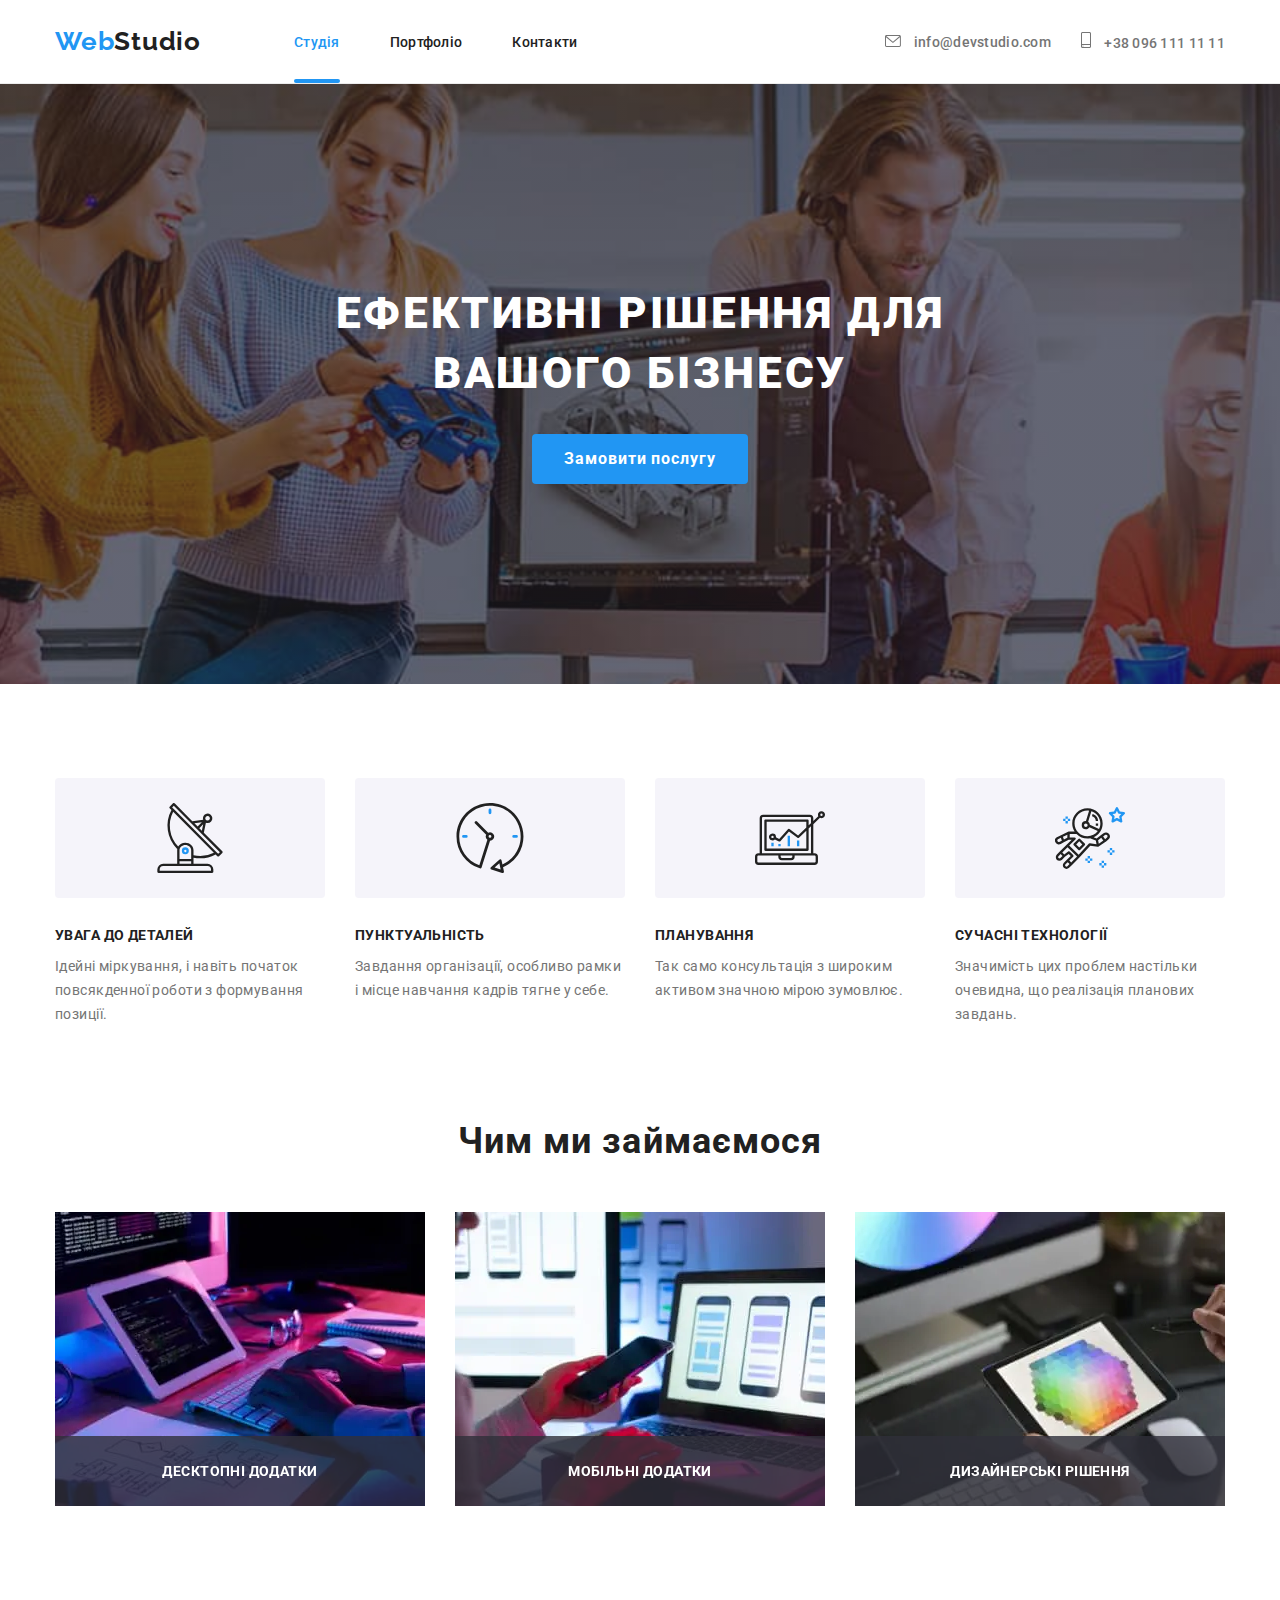
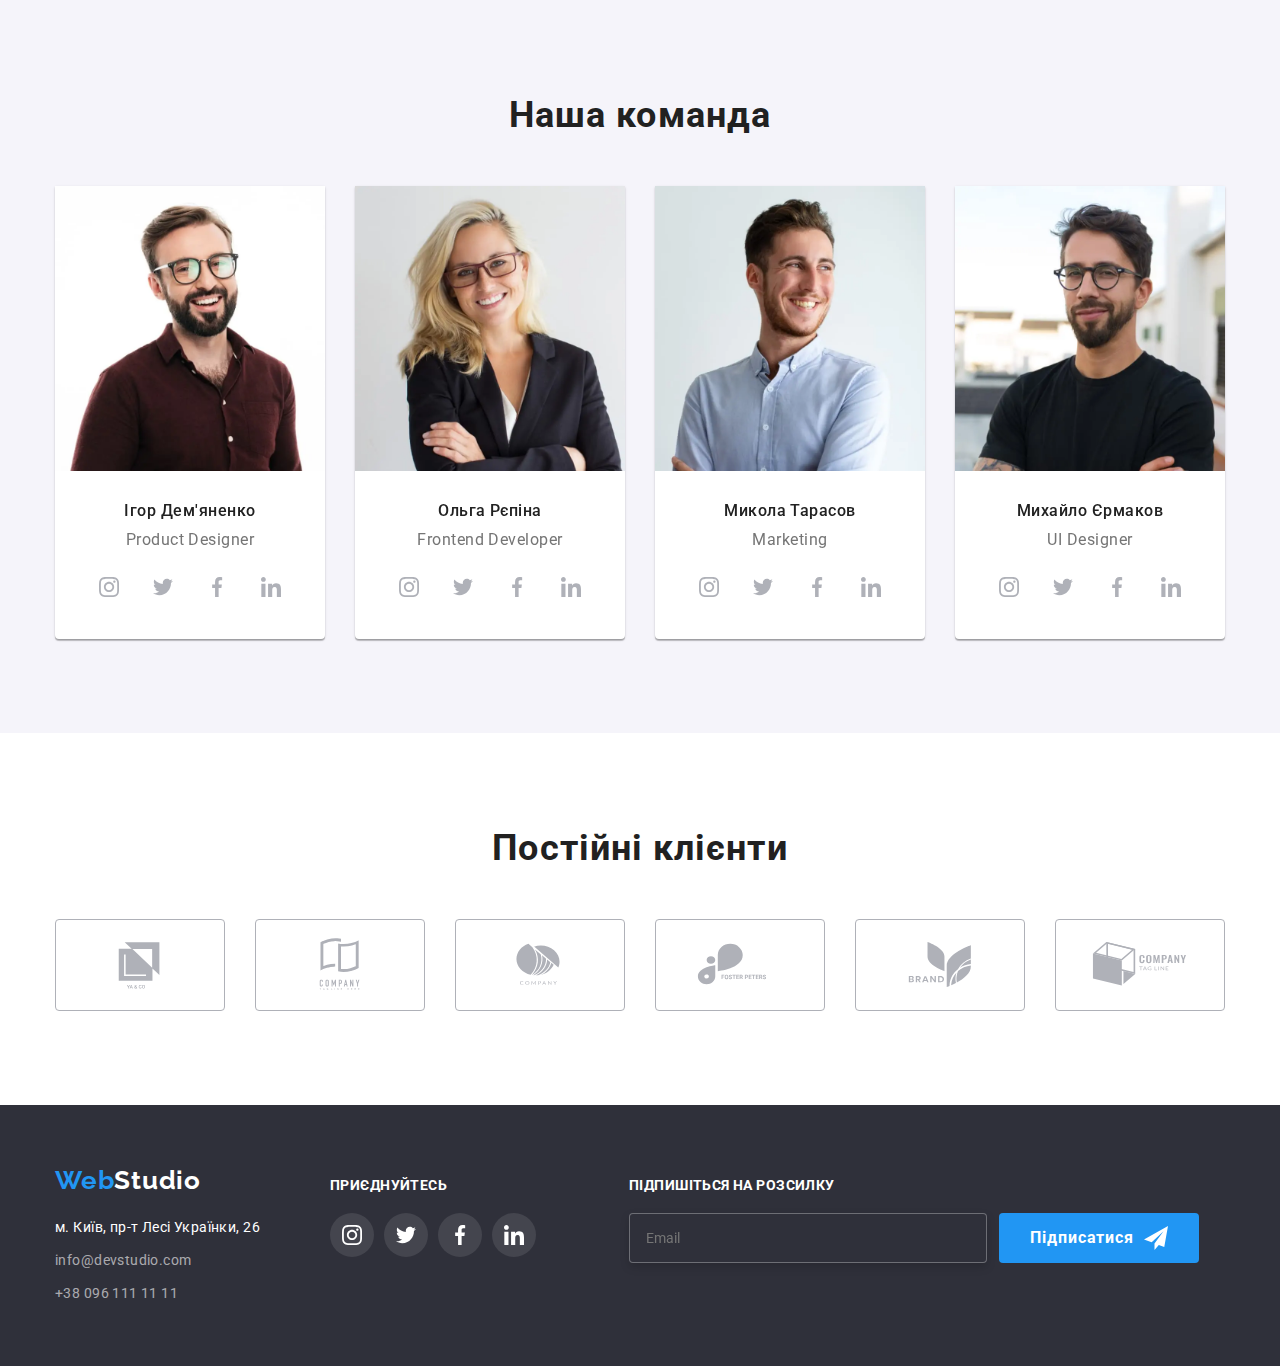
==== commit fa384f9a: "Add animation" ====
--- a/index.html
+++ b/index.html
@@ -78,25 +78,25 @@
               <ul class="social__list--menu ">
                 <li class="social__item--menu">
                   <a class="social__link--menu " lang="en" href="https://www.instagram.com/" aria-label="instagram" target="_blank"
-                    rel="noopener noreferrer">
+                    rel="nofollow noopener noreferrer">
                     <span class="social__name">Instagramm</span>
                   </a>
                 </li>
                 <li class="social__item--menu">
                   <a class="social__link--menu " lang="en" href="https://twitter.com/" aria-label="twitter" target="_blank"
-                    rel="noopener noreferrer">
+                    rel="nofollow noopener noreferrer">
                     <span class="social__name">Twitter</span>
                   </a>
                 </li>
                 <li class=" social__item--menu">
                   <a class="social__link--menu " lang="en" href="https://www.facebook.com/" aria-label="facebook" target="_blank"
-                    rel="noopener noreferrer">
+                    rel="nofollow noopener noreferrer">
                     <span class="social__name">Facebook</span>
                   </a>
                 </li>
                 <li class="social__item--menu">
                   <a class="social__link--menu " lang="en" href="https://www.linkedin.com/" aria-label="linkedin" target="_blank"
-                    rel="noopener noreferrer">
+                    rel="nofollow noopener noreferrer">
                     <span class="social__name">LinkedIn</span>
                   </a>
                 </li>
@@ -274,7 +274,7 @@
                   srcset="./img/img01.webp 1x,
                           ./img/img01@2x.webp  2x" 
                   type="image/webp">
-                  <img 
+                  <img class="wedo__img"
                     src="./img/img01.jpg" 
                     alt="десктопні програми" 
                     width="370"
@@ -294,7 +294,7 @@
                   srcset="./img/img02.webp 1x,
                           ./img/img02@2x.webp  2x" 
                   type="image/webp">
-                <img 
+                <img class="wedo__img"
                 src="./img/img02.jpg" 
                 alt="мобільні додатки" 
                 width="370"
@@ -314,7 +314,7 @@
                   srcset="./img/img03.webp 1x,
                           ./img/img03@2x.webp  2x" 
                   type="image/webp">
-                  <img 
+                  <img class="wedo__img"
                   src="./img/img03.jpg" 
                   alt="дизайнерські рішення" 
                   width="370"
@@ -401,7 +401,7 @@
                   <ul class="social__list social__list--position">
                     <li class="social__item">
                       <a class="social__link " href="https://www.instagram.com/" aria-label="instagram"
-                        target="_blank" rel="noopener noreferrer">
+                        target="_blank" rel="nofollow noopener noreferrer">
                         <svg class="icon social__icon icon--grey">
                           <use href="./img/sprite.svg#icon-instagram"></use>
                         </svg>
@@ -409,7 +409,7 @@
                     </li>
                     <li class="social__item">
                       <a class="social__link " href="https://twitter.com/" aria-label="twitter" target="_blank"
-                        rel="noopener noreferrer">
+                        rel="nofollow noopener noreferrer">
                         <svg class="icon social__icon icon--grey">
                           <use href="./img/sprite.svg#icon-twitter"></use>
                         </svg>
@@ -417,7 +417,7 @@
                     </li>
                     <li class="social__item">
                       <a class="social__link " href="https://www.facebook.com/" aria-label="facebook" target="_blank"
-                        rel="noopener noreferrer">
+                        rel="nofollow noopener noreferrer">
                         <svg class="icon social__icon icon--grey">
                           <use href="./img/sprite.svg#icon-facebook"></use>
                         </svg>
@@ -425,7 +425,7 @@
                     </li>
                     <li class="social__item">
                       <a class="social__link " href="https://www.linkedin.com/" aria-label="linkedin" target="_blank"
-                        rel="noopener noreferrer">
+                        rel="nofollow noopener noreferrer">
                         <svg class="icon social__icon icon--grey">
                           <use href="./img/sprite.svg#icon-linkedin"></use>
                         </svg>
@@ -497,7 +497,7 @@
                   <ul class="social__list social__list--position">
                     <li class="social__item">
                       <a class="social__link " href="https://www.instagram.com/" aria-label="instagram" target="_blank"
-                        rel="noopener noreferrer">
+                        rel="nofollow noopener noreferrer">
                         <svg class="icon social__icon icon--grey">
                           <use href="./img/sprite.svg#icon-instagram"></use>
                         </svg>
@@ -505,7 +505,7 @@
                     </li>
                     <li class="social__item">
                       <a class="social__link " href="https://twitter.com/" aria-label="twitter" target="_blank"
-                        rel="noopener noreferrer">
+                        rel="nofollow noopener noreferrer">
                         <svg class="icon social__icon icon--grey">
                           <use href="./img/sprite.svg#icon-twitter"></use>
                         </svg>
@@ -513,7 +513,7 @@
                     </li>
                     <li class="social__item">
                       <a class="social__link " href="https://www.facebook.com/" aria-label="facebook" target="_blank"
-                        rel="noopener noreferrer">
+                        rel="nofollow noopener noreferrer">
                         <svg class="icon social__icon icon--grey">
                           <use href="./img/sprite.svg#icon-facebook"></use>
                         </svg>
@@ -521,7 +521,7 @@
                     </li>
                     <li class="social__item">
                       <a class="social__link " href="https://www.linkedin.com/" aria-label="linkedin" target="_blank"
-                        rel="noopener noreferrer">
+                        rel="nofollow noopener noreferrer">
                         <svg class="icon social__icon icon--grey">
                           <use href="./img/sprite.svg#icon-linkedin"></use>
                         </svg>
@@ -594,7 +594,7 @@
                   <ul class="social__list social__list--position">
                     <li class="social__item">
                       <a class="social__link " href="https://www.instagram.com/" aria-label="instagram" target="_blank"
-                        rel="noopener noreferrer">
+                        rel="nofollow noopener noreferrer">
                         <svg class="icon social__icon icon--grey">
                           <use href="./img/sprite.svg#icon-instagram"></use>
                         </svg>
@@ -602,7 +602,7 @@
                     </li>
                     <li class="social__item">
                       <a class="social__link " href="https://twitter.com/" aria-label="twitter" target="_blank"
-                        rel="noopener noreferrer">
+                        rel="nofollow noopener noreferrer">
                         <svg class="icon social__icon icon--grey">
                           <use href="./img/sprite.svg#icon-twitter"></use>
                         </svg>
@@ -610,7 +610,7 @@
                     </li>
                     <li class="social__item">
                       <a class="social__link " href="https://www.facebook.com/" aria-label="facebook" target="_blank"
-                        rel="noopener noreferrer">
+                        rel="nofollow noopener noreferrer">
                         <svg class="icon social__icon icon--grey">
                           <use href="./img/sprite.svg#icon-facebook"></use>
                         </svg>
@@ -618,7 +618,7 @@
                     </li>
                     <li class="social__item">
                       <a class="social__link " href="https://www.linkedin.com/" aria-label="linkedin" target="_blank"
-                        rel="noopener noreferrer">
+                        rel="nofollow noopener noreferrer">
                         <svg class="icon social__icon icon--grey">
                           <use href="./img/sprite.svg#icon-linkedin"></use>
                         </svg>
@@ -691,7 +691,7 @@
                   <ul class="social__list social__list--position">
                     <li class="social__item">
                       <a class="social__link " href="https://www.instagram.com/" aria-label="instagram" target="_blank"
-                        rel="noopener noreferrer">
+                        rel="nofollow noopener noreferrer">
                         <svg class="icon social__icon icon--grey">
                           <use href="./img/sprite.svg#icon-instagram"></use>
                         </svg>
@@ -699,7 +699,7 @@
                     </li>
                     <li class="social__item">
                       <a class="social__link " href="https://twitter.com/" aria-label="twitter" target="_blank"
-                        rel="noopener noreferrer">
+                        rel="nofollow noopener noreferrer">
                         <svg class="icon social__icon icon--grey">
                           <use href="./img/sprite.svg#icon-twitter"></use>
                         </svg>
@@ -707,7 +707,7 @@
                     </li>
                     <li class="social__item">
                       <a class="social__link " href="https://www.facebook.com/" aria-label="facebook" target="_blank"
-                        rel="noopener noreferrer">
+                        rel="nofollow noopener noreferrer">
                         <svg class="icon social__icon icon--grey">
                           <use href="./img/sprite.svg#icon-facebook"></use>
                         </svg>
@@ -715,7 +715,7 @@
                     </li>
                     <li class="social__item">
                       <a class="social__link " href="https://www.linkedin.com/" aria-label="linkedin" target="_blank"
-                        rel="noopener noreferrer">
+                        rel="nofollow noopener noreferrer">
                         <svg class="icon social__icon icon--grey">
                           <use href="./img/sprite.svg#icon-linkedin"></use>
                         </svg>
@@ -797,7 +797,7 @@
                 <li class="address__item">
                   <a class="address__link address__link--white"
                     href="https://www.google.com/maps/d/viewer?mid=10uSM3H-mIU3GznYo2szRIEphczw&hl=en_US&ll=50.42732700000001%2C30.538092&z=17"
-                    target="_blank" rel="noopener noreferrer">
+                    target="_blank" rel="nofollow noopener noreferrer">
                     м. Київ, пр-т Лесі Українки, 26
                   </a>
                 </li>
@@ -812,28 +812,28 @@
             <h2 class="social__title">Приєднуйтесь</h2>         
             <ul class="social__list social__list--positionStart ">
               <li class="social__item">
-                <a class="social__link social__link--grey" href="https://www.instagram.com/" aria-label="instagram" target="_blank" rel="noopener noreferrer">
+                <a class="social__link social__link--grey" href="https://www.instagram.com/" aria-label="instagram" target="_blank" rel="nofollow noopener noreferrer">
                   <svg class="icon social__icon icon--white">
                     <use href="./img/sprite.svg#icon-instagram"></use>
                   </svg>
                 </a>
               </li>
               <li class="social__item">
-                <a class="social__link social__link--grey" href="https://twitter.com/" aria-label="twitter" target="_blank" rel="noopener noreferrer">
+                <a class="social__link social__link--grey" href="https://twitter.com/" aria-label="twitter" target="_blank" rel="nofollow noopener noreferrer">
                   <svg class="icon social__icon icon--white">
                     <use href="./img/sprite.svg#icon-twitter"></use>
                   </svg>
                 </a>
               </li>
               <li class="social__item">
-                <a class="social__link social__link--grey" href="https://www.facebook.com/" aria-label="facebook" target="_blank" rel="noopener noreferrer">
+                <a class="social__link social__link--grey" href="https://www.facebook.com/" aria-label="facebook" target="_blank" rel="nofollow noopener noreferrer">
                   <svg class="icon social__icon icon--white">
                     <use href="./img/sprite.svg#icon-facebook"></use>
                   </svg>
                 </a>
               </li>
               <li class="social__item">
-                <a class="social__link social__link--grey" href="https://www.linkedin.com/" aria-label="linkedin" target="_blank" rel="noopener noreferrer">
+                <a class="social__link social__link--grey" href="https://www.linkedin.com/" aria-label="linkedin" target="_blank" rel="nofollow nofollow noopener noreferrer">
                   <svg class="icon social__icon icon--white">
                     <use href="./img/sprite.svg#icon-linkedin"></use>
                   </svg>
--- a/css/main.min.css
+++ b/css/main.min.css
@@ -1 +1 @@
-body{font-family:"Roboto",sans-serif;font-size:14px;font-weight:400;color:#757575}h1,h2,h3,h4,h5,h6,p{margin:0}img{display:block;max-width:100%;height:auto}ul{list-style:none;padding:0;margin:0}.visually-hidden{position:absolute;white-space:nowrap;width:1px;height:1px;overflow:hidden;border:0;padding:0;clip:rect(0 0 0 0);-webkit-clip-path:inset(50%);clip-path:inset(50%);margin:-1px}.container{min-width:320px;padding-left:15px;padding-right:15px;margin-left:auto;margin-right:auto}@media screen and (min-width: 480px){.container{width:480px}}@media screen and (min-width: 768px){.container{width:768px}}@media screen and (min-width: 1200px){.container{width:1200px}}.section{padding-top:60px;padding-bottom:60px}body.modal-open{overflow:hidden}@media screen and (min-width: 1200px){.section{padding-top:94px;padding-bottom:94px}}.icon{display:inline-block;stroke-width:0;fill:currentColor}.logo{color:#2196f3;font-family:"Raleway",sans-serif;font-weight:700;font-size:24px;line-height:1.19;letter-spacing:.03em;text-decoration:none;outline:none}@media screen and (min-width: 1200px){.logo{font-size:26px}}.social__list{display:-webkit-box;display:-ms-flexbox;display:flex;-webkit-box-pack:center;-ms-flex-pack:center;justify-content:center}.social__item:not(:last-child){margin-right:10px}.social__icon{width:20px;height:20px;-webkit-transition:fill 250ms cubic-bezier(0.4, 0, 0.2, 1);transition:fill 250ms cubic-bezier(0.4, 0, 0.2, 1)}.social__link{display:-webkit-box;display:-ms-flexbox;display:flex;-webkit-box-pack:center;-ms-flex-pack:center;justify-content:center;-webkit-box-align:center;-ms-flex-align:center;align-items:center;width:44px;height:44px;border-radius:50%;-webkit-transition:background-color 250ms cubic-bezier(0.4, 0, 0.2, 1);transition:background-color 250ms cubic-bezier(0.4, 0, 0.2, 1)}.button{padding:0;min-width:200px;max-width:216px;min-height:50px;font-family:inherit;font-weight:700;font-size:16px;line-height:1.875;letter-spacing:.06em;border-radius:4px;border:none;outline:none;cursor:pointer}.button--blue{color:#fff;background-color:#2196f3}.button__icon{margin-left:10px;width:24px;height:24px}.button__icon--white{fill:#fff}.page-header{background-color:#fff;border-bottom:1px solid #ececec;position:fixed;left:0;top:0;width:100vw;z-index:3}.page-header__container{display:-webkit-box;display:-ms-flexbox;display:flex;-webkit-box-align:center;-ms-flex-align:center;align-items:center}.logo--black{color:#212121}@media screen and (max-width: 767px){.page-header__container{padding-top:16px;padding-bottom:16px}}.site-nav__item:not(:last-child){margin-right:50px}.site-nav__link{display:block;padding-top:32px;padding-bottom:32px;font-weight:500;font-size:14px;line-height:1.1428571429;letter-spacing:.02em;color:#212121;text-decoration:none;-webkit-transition:color 250ms cubic-bezier(0.4, 0, 0.2, 1);transition:color 250ms cubic-bezier(0.4, 0, 0.2, 1)}.site-nav__link:hover,.site-nav__link:focus{color:#2196f3;outline:none}.site-nav__link--active{position:relative;color:#2196f3}@media screen and (max-width: 767px){.site-nav{display:none}}@media screen and (min-width: 768px){.site-nav{display:-webkit-box;display:-ms-flexbox;display:flex;-webkit-box-align:center;-ms-flex-align:center;align-items:center}.site-nav__list{display:-webkit-box;display:-ms-flexbox;display:flex;margin-left:93px}.site-nav__link--active{display:inline-block}.site-nav__link--active::after{position:absolute;bottom:-1px;left:0;display:block;content:"";height:4px;width:100%;border-radius:2px;background-color:#2196f3}}.mail-tel__icon{margin-right:10px;-webkit-transition:fill 250ms cubic-bezier(0.4, 0, 0.2, 1);transition:fill 250ms cubic-bezier(0.4, 0, 0.2, 1)}.mail-tel__icon--width16{width:16px;height:12px}.mail-tel__icon--width10{width:10px;height:16px}.mail-tel__link{display:block;padding-top:5px;padding-bottom:5px;font-weight:500;font-size:12px;line-height:1.1428571429;letter-spacing:.02em;color:#757575;text-decoration:none;-webkit-transition:color 250ms cubic-bezier(0.4, 0, 0.2, 1);transition:color 250ms cubic-bezier(0.4, 0, 0.2, 1)}.mail-tel__link:hover,.mail-tel__link:focus{color:#2196f3;outline:none}@media screen and (max-width: 767px){.mail-tel{display:none}}@media screen and (min-width: 768px){.mail-tel{display:block;margin-left:auto}}@media screen and (min-width: 1200px){.mail-tel{display:-webkit-box;display:-ms-flexbox;display:flex;margin-left:auto;-webkit-box-align:center;-ms-flex-align:center;align-items:center}.mail-tel__item:not(:last-child){margin-right:30px}.mail-tel__link{padding-top:32px;padding-bottom:32px;font-size:14px}}.menu__button{z-index:3;display:block;margin-left:auto;padding:0;border:none;background-color:rgba(0,0,0,0);cursor:pointer}.menu__button .menu__icon--close{display:none}.menu__button.menu__button--is-open .menu__icon--close{display:block}.menu__button.menu__button--is-open .menu__icon--open{display:none}.menu__button .logo.logo--is-close{display:none}.menu__icon{width:40px;height:40px;fill:#000;-webkit-transition:fill 250ms cubic-bezier(0.4, 0, 0.2, 1);transition:fill 250ms cubic-bezier(0.4, 0, 0.2, 1)}.menu__button:active .menu__icon{fill:#2196f3;outline:none}.menu__container{z-index:2;display:none;position:fixed;top:0;left:0;width:100%;height:100%;padding:48px 0 48px 40px;overflow:auto;background-color:#fff}.menu__container.menu--is-open{display:-webkit-box;display:-ms-flexbox;display:flex;-webkit-box-orient:vertical;-webkit-box-direction:normal;-ms-flex-direction:column;flex-direction:column}.site-nav__link--menu{padding:0;font-size:40px;line-height:1.175}.site-nav__item--menu:not(:last-child){margin:0 0 32px 0}.site-nav__item--menu:last-child{margin:0}.menu__mail-tel{margin-top:auto}.mail-tel__link--menu-mail{padding:0;font-size:34px;line-height:1.1764705882}.mail-tel__link--menu-tel{padding:0;font-size:24px;line-height:1.1666666667}.mail-tel__item--menu:not(:last-child){margin:0 0 32px 0}.mail-tel__item--menu:last-child{margin:0 0 64px 0}.social__list--menu{display:-webkit-box;display:-ms-flexbox;display:flex;-webkit-box-pack:start;-ms-flex-pack:start;justify-content:flex-start}.social__item--menu{display:inline-block}.social__item--menu:not(:last-child){padding-right:10px;margin-right:10px;border-right:1px solid rgba(33,33,33,.2)}.social__name{color:#2196f3;font-weight:500;font-size:18px;line-height:calc 1.2222222222;letter-spacing:.06em}.social__link--menu{text-decoration:none}@media screen and (min-width: 768px){.menu__button{display:none}.menu__container.menu--is-open{display:none}}.signup-form{display:block;text-align:center}.signup-form::-webkit-input-placeholder{padding-left:16px;font-style:normal;font-weight:400;font-size:16px;line-height:1.25;letter-spacing:.03em;color:rgba(255,255,255,.6)}.signup-form::-moz-placeholder{padding-left:16px;font-style:normal;font-weight:400;font-size:16px;line-height:1.25;letter-spacing:.03em;color:rgba(255,255,255,.6)}.signup-form:-ms-input-placeholder{padding-left:16px;font-style:normal;font-weight:400;font-size:16px;line-height:1.25;letter-spacing:.03em;color:rgba(255,255,255,.6)}.signup-form::-ms-input-placeholder{padding-left:16px;font-style:normal;font-weight:400;font-size:16px;line-height:1.25;letter-spacing:.03em;color:rgba(255,255,255,.6)}.signup-form::placeholder{padding-left:16px;font-style:normal;font-weight:400;font-size:16px;line-height:1.25;letter-spacing:.03em;color:rgba(255,255,255,.6)}.signup-form__label{display:block;text-align:center;font-weight:700;font-size:14px;line-height:1.1428571429;letter-spacing:.03em;text-transform:uppercase;color:#fff}.signup-form__input{margin-top:20px;padding-left:16px;width:100%;min-height:50px;background-color:#2f303a;border:1px solid rgba(255,255,255,.3);-webkit-filter:drop-shadow(0px 4px 4px rgba(0, 0, 0, 0.15));filter:drop-shadow(0px 4px 4px rgba(0, 0, 0, 0.15));border-radius:4px}.container__input-button{display:block;margin-left:auto;margin-right:auto}@media screen and (min-width: 1200px){.signup-form__input{margin-top:0}}.substrate{max-height:600px;max-width:1600px;margin-left:auto;margin-right:auto;background-color:#c4c4c4;background-image:-webkit-gradient(linear, left top, right top, from(rgba(47, 48, 58, 0.4)), to(rgba(47, 48, 58, 0.4))),url(../img/Mobile/hero-back-mobile.jpg);background-image:linear-gradient(to right, rgba(47, 48, 58, 0.4), rgba(47, 48, 58, 0.4)),url(../img/Mobile/hero-back-mobile.jpg);background-repeat:no-repeat;background-position:center;background-size:cover;background-attachment:fixed}.order{padding-top:118px;padding-bottom:118px;text-align:center}.order__title{color:#fff;font-weight:900;font-size:26px;line-height:1.36;letter-spacing:.06em;text-transform:uppercase}.order__button{margin-top:30px}@media(min-device-pixel-ratio: 2),(-webkit-min-device-pixel-ratio: 2),(min-resolution: 192dpi),(min-resolution: 2dppx){.substrate{background-image:-webkit-gradient(linear, left top, right top, from(rgba(47, 48, 58, 0.4)), to(rgba(47, 48, 58, 0.4))),url(../img/Mobile/hero-back-mobile@2x.jpg);background-image:linear-gradient(to right, rgba(47, 48, 58, 0.4), rgba(47, 48, 58, 0.4)),url(../img/Mobile/hero-back-mobile@2x.jpg)}}@media screen and (min-width: 768px){.substrate{background-image:-webkit-gradient(linear, left top, right top, from(rgba(47, 48, 58, 0.4)), to(rgba(47, 48, 58, 0.4))),url(../img/tablet/hero-back-tablet.jpg);background-image:linear-gradient(to right, rgba(47, 48, 58, 0.4), rgba(47, 48, 58, 0.4)),url(../img/tablet/hero-back-tablet.jpg)}}@media screen and (min-width: 768px)and (min-device-pixel-ratio: 2),screen and (min-width: 768px)and (-webkit-min-device-pixel-ratio: 2),screen and (min-width: 768px)and (min-resolution: 192dpi),screen and (min-width: 768px)and (min-resolution: 2dppx){.substrate{background-image:-webkit-gradient(linear, left top, right top, from(rgba(47, 48, 58, 0.4)), to(rgba(47, 48, 58, 0.4))),url(../img/tablet/hero-back-tablet@2x.jpg);background-image:linear-gradient(to right, rgba(47, 48, 58, 0.4), rgba(47, 48, 58, 0.4)),url(../img/tablet/hero-back-tablet@2x.jpg)}}@media screen and (min-width: 1200px){.substrate{background-image:-webkit-gradient(linear, left top, right top, from(rgba(47, 48, 58, 0.4)), to(rgba(47, 48, 58, 0.4))),url(../img/hero-back-desktop.jpg);background-image:linear-gradient(to right, rgba(47, 48, 58, 0.4), rgba(47, 48, 58, 0.4)),url(../img/hero-back-desktop.jpg)}}@media screen and (min-width: 1200px)and (min-device-pixel-ratio: 2),screen and (min-width: 1200px)and (-webkit-min-device-pixel-ratio: 2),screen and (min-width: 1200px)and (min-resolution: 192dpi),screen and (min-width: 1200px)and (min-resolution: 2dppx){.substrate{background-image:-webkit-gradient(linear, left top, right top, from(rgba(47, 48, 58, 0.4)), to(rgba(47, 48, 58, 0.4))),url(../img/hero-back-desktop@2x.jpg);background-image:linear-gradient(to right, rgba(47, 48, 58, 0.4), rgba(47, 48, 58, 0.4)),url(../img/hero-back-desktop@2x.jpg)}}@media screen and (min-width: 1200px){.order{padding-top:200px;padding-bottom:200px}}@media screen and (min-width: 1200px){.order__title{font-size:44px}}@media screen and (min-width: 1200px){.order__button{min-width:216px}}.backdrop{position:fixed;z-index:4;top:0;left:0;width:100%;height:100%;background-color:rgba(0,0,0,.2);overflow-y:scroll;opacity:1;-webkit-transition:opacity 250ms cubic-bezier(0.4, 0, 0.2, 1);transition:opacity 250ms cubic-bezier(0.4, 0, 0.2, 1)}.backdrop--is-hidden{pointer-events:none;opacity:0}.backdrop--is-hidden .modal{-webkit-transform:translate(-50%, -50%) scale(0);transform:translate(-50%, -50%) scale(0)}.modal{position:absolute;display:block;top:0;left:50%;background-color:#fff;-webkit-box-shadow:0px 1px 3px rgba(0,0,0,.12),0px 1px 1px rgba(0,0,0,.14),0px 2px 1px rgba(0,0,0,.2);box-shadow:0px 1px 3px rgba(0,0,0,.12),0px 1px 1px rgba(0,0,0,.14),0px 2px 1px rgba(0,0,0,.2);border-radius:4px;-webkit-transform:translate(-50%, 0) scale(1) rotateZ(1turn);transform:translate(-50%, 0) scale(1) rotateZ(1turn);-webkit-transition:-webkit-transform 250ms cubic-bezier(0.4, 0, 0.2, 1);transition:-webkit-transform 250ms cubic-bezier(0.4, 0, 0.2, 1);transition:transform 250ms cubic-bezier(0.4, 0, 0.2, 1);transition:transform 250ms cubic-bezier(0.4, 0, 0.2, 1), -webkit-transform 250ms cubic-bezier(0.4, 0, 0.2, 1)}.close{display:block;position:absolute;top:8px;right:8px;width:30px;height:30px;border:1px solid rgba(0,0,0,.1);background-color:#fff;border-radius:50%;cursor:pointer}.close__icon{display:block;position:absolute;top:50%;left:50%;-webkit-transform:translate(-50%, -50%);transform:translate(-50%, -50%);width:18px;height:18px;fill:#212121;-webkit-transition:fill 250ms cubic-bezier(0.4, 0, 0.2, 1);transition:fill 250ms cubic-bezier(0.4, 0, 0.2, 1)}.close:hover .close__icon,.close:focus .close__icon{fill:#2196f3;outline:none}.modal__container{padding:40px}.modal__title{margin-bottom:12px;font-family:inherit;font-style:normal;font-weight:700;font-size:20px;line-height:1.15;text-align:center;letter-spacing:.03em;color:#212121}.data-form__button{display:block;margin-left:auto;margin-right:auto;-webkit-box-shadow:0px 4px 4px rgba(0,0,0,.15);box-shadow:0px 4px 4px rgba(0,0,0,.15);-webkit-transition:background-color 250ms cubic-bezier(0.4, 0, 0.2, 1);transition:background-color 250ms cubic-bezier(0.4, 0, 0.2, 1)}.data-form__button:hover,.data-form__button:focus{background-color:#188ce8;outline:none}.data-form__field{position:relative;display:-webkit-box;display:-ms-flexbox;display:flex;-webkit-box-orient:vertical;-webkit-box-direction:normal;-ms-flex-direction:column;flex-direction:column;margin-bottom:10px}.data-form__feedback{display:-webkit-box;display:-ms-flexbox;display:flex;-webkit-box-orient:vertical;-webkit-box-direction:normal;-ms-flex-direction:column;flex-direction:column;margin-bottom:20px}.data-form__feedback::-webkit-input-placeholder{font-weight:400;font-size:12px;line-height:1.1666666667;letter-spacing:.01em;color:rgba(117,117,117,.5)}.data-form__feedback::-moz-placeholder{font-weight:400;font-size:12px;line-height:1.1666666667;letter-spacing:.01em;color:rgba(117,117,117,.5)}.data-form__feedback:-ms-input-placeholder{font-weight:400;font-size:12px;line-height:1.1666666667;letter-spacing:.01em;color:rgba(117,117,117,.5)}.data-form__feedback::-ms-input-placeholder{font-weight:400;font-size:12px;line-height:1.1666666667;letter-spacing:.01em;color:rgba(117,117,117,.5)}.data-form__feedback::placeholder{font-weight:400;font-size:12px;line-height:1.1666666667;letter-spacing:.01em;color:rgba(117,117,117,.5)}.data-form__label{margin-bottom:4px;font-weight:400;font-size:12px;line-height:1.1666666667;letter-spacing:.01em;color:#757575}.data-form__input{display:inline-block;width:100%;margin:0;padding:12px 12px 12px 42px;border:1px solid rgba(33,33,33,.2);border-radius:4px;font-weight:400;font-size:12px;line-height:1.1666666667;-webkit-transition:border-color 250ms cubic-bezier(0.4, 0, 0.2, 1);transition:border-color 250ms cubic-bezier(0.4, 0, 0.2, 1)}.data-form__input:hover,.data-form__input:focus{border-color:#2196f3;outline:none}.data-form__icon{position:absolute;left:12px;bottom:11px;fill:#212121;-webkit-transition:fill 250ms cubic-bezier(0.4, 0, 0.2, 1);transition:fill 250ms cubic-bezier(0.4, 0, 0.2, 1)}.data-form__input:hover+.data-form__icon,.data-form__input:focus+.data-form__icon{fill:#2196f3;outline:none}.data-form__textarea{height:120px;resize:none;margin:0;padding:12px 16px 12px 16px;border:1px solid rgba(33,33,33,.2);border-radius:4px;font-weight:400;font-size:12px;line-height:1.1666666667;-webkit-transition:border-color 250ms cubic-bezier(0.4, 0, 0.2, 1);transition:border-color 250ms cubic-bezier(0.4, 0, 0.2, 1)}.data-form__textarea:hover,.data-form__textarea:focus{border-color:#2196f3;outline:none}.accept{display:-webkit-box;display:-ms-flexbox;display:flex;-webkit-box-pack:center;-ms-flex-pack:center;justify-content:center;-webkit-box-align:center;-ms-flex-align:center;align-items:center;margin-bottom:30px;cursor:pointer}.accept__icon--uncheck{opacity:1;fill:#212121;-webkit-transition:opacity 250ms cubic-bezier(0.4, 0, 0.2, 1);transition:opacity 250ms cubic-bezier(0.4, 0, 0.2, 1)}.accept__input:checked+.accept__icon .accept__icon--uncheck{opacity:0}.accept__icon--check{opacity:0;-webkit-transition:opacity 250ms cubic-bezier(0.4, 0, 0.2, 1);transition:opacity 250ms cubic-bezier(0.4, 0, 0.2, 1)}.accept__input:checked+.accept__icon .accept__icon--check{opacity:1}.accept__label{margin-left:7px;font-weight:400;font-size:12px;line-height:1.7142857143;letter-spacing:.03em;color:#757575;-webkit-user-select:none;-moz-user-select:none;-ms-user-select:none;user-select:none}.accept__label--blue{color:#2196f3;margin-left:7px}@media screen and (max-width: 449px){.modal{width:100%;max-height:100%}.backdrop{padding:15px}}@media screen and (min-width: 450px){.modal{min-width:450px;min-height:609px}}@media screen and (min-width: 768px){.modal{top:50%;left:50%;-webkit-transform:translate(-50%, -50%) scale(1) rotateZ(1turn);transform:translate(-50%, -50%) scale(1) rotateZ(1turn);-webkit-transition:-webkit-transform 250ms cubic-bezier(0.4, 0, 0.2, 1);transition:-webkit-transform 250ms cubic-bezier(0.4, 0, 0.2, 1);transition:transform 250ms cubic-bezier(0.4, 0, 0.2, 1);transition:transform 250ms cubic-bezier(0.4, 0, 0.2, 1), -webkit-transform 250ms cubic-bezier(0.4, 0, 0.2, 1)}}@media screen and (min-width: 1200px){.modal{min-width:528px;min-height:581px}.accept__label{font-size:12px}}@media screen and (max-width: 767px){.benefits__item:not(:last-child){margin-bottom:30px}.benefits__title{text-align:center}}@media screen and (min-width: 768px){.benefits__list{display:-webkit-box;display:-ms-flexbox;display:flex}}@media screen and (min-width: 768px)and (max-width: 1199px){.benefits__list{-ms-flex-wrap:wrap;flex-wrap:wrap;gap:30px}.benefits__item{-ms-flex-preferred-size:calc((100% - 30px)/2);flex-basis:calc((100% - 30px)/2)}}@media screen and (min-width: 1200px){.benefits__item{-ms-flex-preferred-size:calc((100% - 90px)/4);flex-basis:calc((100% - 90px)/4)}.benefits__item:not(:last-child){margin-right:30px}}.benefits__item::before{content:"";display:block;margin-bottom:30px;height:120px;background-color:#f5f4fa;background-position:center;background-repeat:no-repeat;background-size:70px;border-radius:4px}.benefits__item--antena::before{background-image:url("../img/antena.svg")}.benefits__item--clock::before{background-image:url("../img/clock.svg")}.benefits__item--diagram::before{background-image:url("../img/diagram.svg")}.benefits__item--astronaut::before{background-image:url("../img/astronaut.svg")}.benefits__title{margin-bottom:10px;font-size:14px;font-weight:700;line-height:1.14;letter-spacing:.03em;text-transform:uppercase;color:#212121}.benefits__text{line-height:1.7142857143;letter-spacing:.03em}.wedo{padding-top:0}.wedo__title{margin-bottom:50px;font-weight:700;font-size:36px;line-height:1.17;letter-spacing:.03em;text-align:center;color:#212121}.wedo__list{display:-webkit-box;display:-ms-flexbox;display:flex}.wedo__item{-ms-flex-preferred-size:calc((100% - 60px)/3);flex-basis:calc((100% - 60px)/3)}.wedo__item:not(:last-child){margin-right:30px}.wedo__img-back{position:relative}.wedo__img-back::before{position:absolute;display:inline-block;content:"";bottom:0;left:0;height:70px;width:100%;background-color:rgba(47,48,58,.8)}.wedo__text-back{position:absolute;display:-webkit-box;display:-ms-flexbox;display:flex;-webkit-box-align:center;-ms-flex-align:center;align-items:center;height:70px;bottom:0;left:50%;-webkit-transform:translateX(-50%);transform:translateX(-50%);font-weight:700;font-size:14px;line-height:1.1428571429;text-align:center;letter-spacing:.03em;text-transform:uppercase;color:#fff}@media screen and (max-width: 1199px){.wedo{display:none}}.team__item{display:block;-ms-flex-preferred-size:100%;flex-basis:100%;margin-left:auto;margin-right:auto;background:#fff;-webkit-box-shadow:0px 1px 3px rgba(0,0,0,.12),0px 1px 1px rgba(0,0,0,.14),0px 2px 1px rgba(0,0,0,.2);box-shadow:0px 1px 3px rgba(0,0,0,.12),0px 1px 1px rgba(0,0,0,.14),0px 2px 1px rgba(0,0,0,.2);border-radius:0px 0px 4px 4px}.team__title{margin-bottom:30px;font-weight:700;font-size:28px;line-height:1.17;letter-spacing:.03em;text-align:center;color:#212121}.team{background:#f5f4fa}.team__name-position{padding-top:30px;padding-bottom:30px}.team__name{margin-bottom:10px;font-size:16px;font-weight:500;line-height:1.19;letter-spacing:.03em;text-align:center;color:#212121}.team__position{margin-bottom:16px;font-size:16px;line-height:1.19;letter-spacing:.03em;text-align:center}.icon--grey{fill:#afb1b8}.team .social__link:hover,.team .social__link:focus{background-color:#2196f3;outline:none}.team .social__link:hover .icon,.team .social__link:focus .icon{fill:#fff}@media screen and (max-width: 767px){.team__item:not(:last-child){margin-bottom:30px}}@media screen and (min-width: 768px){.team__list{display:-webkit-box;display:-ms-flexbox;display:flex}}@media screen and (min-width: 768px)and (max-width: 1199px){.team__list{-ms-flex-wrap:wrap;flex-wrap:wrap;gap:30px}.team__item{-ms-flex-preferred-size:calc((100% - 30px)/2);flex-basis:calc((100% - 30px)/2)}}@media screen and (min-width: 1200px){.team__item{-ms-flex-preferred-size:calc((100% - 90px)/4);flex-basis:calc((100% - 90px)/4)}.team__item:not(:last-child){margin-right:30px}}@media screen and (min-width: 1200px){.team__title{margin-bottom:50px;font-size:36px}}.clients__title{margin-bottom:30px;font-weight:700;font-size:28px;line-height:1.17;letter-spacing:.03em;text-align:center;color:#212121}.clients__list{display:-webkit-box;display:-ms-flexbox;display:flex;-ms-flex-wrap:wrap;flex-wrap:wrap;gap:30px}.clients__link{display:-webkit-box;display:-ms-flexbox;display:flex;-webkit-box-pack:center;-ms-flex-pack:center;justify-content:center;-webkit-box-align:center;-ms-flex-align:center;align-items:center;height:92px;border:1px solid #afb1b8;border-radius:4px;-webkit-transition:border-color 250ms cubic-bezier(0.4, 0, 0.2, 1);transition:border-color 250ms cubic-bezier(0.4, 0, 0.2, 1)}.clients__link:hover,.clients__link:focus{border-color:#2196f3;outline:none}.clients__icon{width:106px;height:60px;fill:#afb1b8;-webkit-transition:fill 250ms cubic-bezier(0.4, 0, 0.2, 1);transition:fill 250ms cubic-bezier(0.4, 0, 0.2, 1)}.clients__link:hover .clients__icon,.clients__link:focus .clients__icon{fill:#2196f3;outline:none}@media screen and (max-width: 767px){.clients__item{-ms-flex-preferred-size:calc((100% - 30px)/2);flex-basis:calc((100% - 30px)/2)}}@media screen and (min-width: 768px)and (max-width: 1199px){.clients__item{-ms-flex-preferred-size:calc((100% - 60px)/3);flex-basis:calc((100% - 60px)/3)}}@media screen and (min-width: 1200px){.clients__title{margin-bottom:50px;font-size:36px}.clients__list{-ms-flex-wrap:nowrap;flex-wrap:nowrap}.clients__item{-ms-flex-preferred-size:calc((100% - 150px)/6);flex-basis:calc((100% - 150px)/6)}}.portfolio-choice{display:-webkit-box;display:-ms-flexbox;display:flex}.portfolio-choice__button{padding:6px 22px;border-radius:4px;border:0;background-color:#f5f4fa;font-family:inherit;font-weight:500;font-size:16px;line-height:1.63;letter-spacing:.03em;color:#212121;text-align:center;cursor:pointer;-webkit-transition-property:color,background-color,-webkit-box-shadow;transition-property:color,background-color,-webkit-box-shadow;transition-property:color,background-color,box-shadow;transition-property:color,background-color,box-shadow,-webkit-box-shadow;-webkit-transition-duration:250ms;transition-duration:250ms;-webkit-transition-timing-function:cubic-bezier(0.4, 0, 0.2, 1);transition-timing-function:cubic-bezier(0.4, 0, 0.2, 1)}.portfolio-choice__button:hover,.portfolio-choice__button:focus{background-color:#2196f3;color:#fff;outline:none;-webkit-box-shadow:0px 3px 1px rgba(0,0,0,.1),0px 1px 2px rgba(0,0,0,.08),0px 2px 2px rgba(0,0,0,.12);box-shadow:0px 3px 1px rgba(0,0,0,.1),0px 1px 2px rgba(0,0,0,.08),0px 2px 2px rgba(0,0,0,.12)}@media screen and (max-width: 1199px){.portfolio-choice{-ms-flex-wrap:wrap;flex-wrap:wrap;-webkit-box-pack:start;-ms-flex-pack:start;justify-content:flex-start;gap:15px 8px;margin-bottom:40px}}@media screen and (min-width: 768px){.portfolio-choice{-webkit-box-pack:center;-ms-flex-pack:center;justify-content:center;margin-bottom:30px}.portfolio-choice__item:not(:last-child){margin-right:8px}}@media screen and (min-width: 1200px){.portfolio-choice{margin-bottom:50px}}.portfolio{display:block}.portfolio__item{display:block;-ms-flex-preferred-size:100%;flex-basis:100%}.portfolio__link{display:-webkit-box;display:-ms-flexbox;display:flex;-webkit-box-orient:vertical;-webkit-box-direction:normal;-ms-flex-direction:column;flex-direction:column;min-height:100%;text-decoration:none}.portfolio__link:hover,.portfolio__link:focus{outline:none;-webkit-box-shadow:0px 1px 1px rgba(0,0,0,.12),0px 4px 4px rgba(0,0,0,.06),1px 4px 6px rgba(0,0,0,.16);box-shadow:0px 1px 1px rgba(0,0,0,.12),0px 4px 4px rgba(0,0,0,.06),1px 4px 6px rgba(0,0,0,.16)}.portfolio__back{position:relative;overflow:hidden}.portfolio__img-back{position:absolute;display:block;top:0;left:0;height:100%;width:100%;background-color:rgba(33,150,243,.9);-webkit-transform:translateY(100%);transform:translateY(100%);-webkit-transition:-webkit-transform 250ms cubic-bezier(0.4, 0, 0.2, 1);transition:-webkit-transform 250ms cubic-bezier(0.4, 0, 0.2, 1);transition:transform 250ms cubic-bezier(0.4, 0, 0.2, 1);transition:transform 250ms cubic-bezier(0.4, 0, 0.2, 1), -webkit-transform 250ms cubic-bezier(0.4, 0, 0.2, 1)}.portfolio__link:hover .portfolio__img-back,.portfolio__link:focus .portfolio__img-back{-webkit-transform:translateY(0);transform:translateY(0);outline:none}.portfolio__text-back{position:absolute;padding:63px 24px;top:0;left:0;font-weight:400;font-size:18px;line-height:1.5555555556;letter-spacing:.03em;color:#fff}.portfolio__title-text{display:block;padding:20px 24px;-webkit-box-flex:1;-ms-flex-positive:1;flex-grow:1;min-height:100%;border:1px solid #eee;border-top:none}.portfolio__title{margin-bottom:4px;min-height:-webkit-max-content;min-height:-moz-max-content;min-height:max-content;font-weight:700;font-size:18px;line-height:2;letter-spacing:.06em;color:#212121}.portfolio__text{font-size:16px;line-height:1.88;letter-spacing:.03em;color:#757575}@media screen and (max-width: 479px){.portfolio__item:not(:last-child){margin-bottom:30px}}@media screen and (min-width: 768px){.portfolio{display:-webkit-box;display:-ms-flexbox;display:flex;-ms-flex-wrap:wrap;flex-wrap:wrap;gap:30px}}@media screen and (min-width: 768px)and (max-width: 1199px){.portfolio__item{-ms-flex-preferred-size:calc((100% - 30px)/2);flex-basis:calc((100% - 30px)/2);-webkit-transition:-webkit-box-shadow 250ms cubic-bezier(0.4, 0, 0.2, 1);transition:-webkit-box-shadow 250ms cubic-bezier(0.4, 0, 0.2, 1);transition:box-shadow 250ms cubic-bezier(0.4, 0, 0.2, 1);transition:box-shadow 250ms cubic-bezier(0.4, 0, 0.2, 1), -webkit-box-shadow 250ms cubic-bezier(0.4, 0, 0.2, 1)}}@media screen and (min-width: 1200px){.portfolio__item{-ms-flex-preferred-size:calc((100% - 60px)/3);flex-basis:calc((100% - 60px)/3);-webkit-transition:-webkit-box-shadow 250ms cubic-bezier(0.4, 0, 0.2, 1);transition:-webkit-box-shadow 250ms cubic-bezier(0.4, 0, 0.2, 1);transition:box-shadow 250ms cubic-bezier(0.4, 0, 0.2, 1);transition:box-shadow 250ms cubic-bezier(0.4, 0, 0.2, 1), -webkit-box-shadow 250ms cubic-bezier(0.4, 0, 0.2, 1)}}.page-footer{background-color:#2f303a;padding-top:60px;padding-bottom:60px}.logo--white{color:#fff}.address{display:block}.page-footer__address{margin-top:20px}.address__item:not(:last-child){margin-bottom:9px}.address__link{color:rgba(255,255,255,.6);font-size:14px;font-weight:400;line-height:1.71;letter-spacing:.03em;text-decoration:none;font-style:normal;-webkit-transition:color 250ms cubic-bezier(0.4, 0, 0.2, 1);transition:color 250ms cubic-bezier(0.4, 0, 0.2, 1)}.address__link--white{color:#fff}.address__link:hover,.address__link:focus{color:#2196f3;outline:none}.social__title{margin-bottom:20px;text-transform:uppercase;font-size:14px;line-height:1.1428571429;letter-spacing:.03em;color:#fff}.icon--white{fill:#fff}.social__link--grey{background-color:rgba(255,255,255,.1)}.page-footer__social .social__link:hover,.page-footer__social .social__link:focus{background-color:#2196f3;outline:none}.signup-form__button{display:-webkit-box;display:-ms-flexbox;display:flex;-webkit-box-pack:center;-ms-flex-pack:center;justify-content:center;-webkit-box-align:center;-ms-flex-align:center;align-items:center;margin-left:auto;margin-right:auto}@media screen and (max-width: 767px){.page-footer__social{margin-top:60px}}@media screen and (max-width: 1199px){.page-footer__signup-form{margin-top:60px}.signup-form__input{margin-bottom:20px}}.page-footer__container{text-align:center}@media screen and (min-width: 768px){.container__logo-address-social{display:-webkit-box;display:-ms-flexbox;display:flex}}@media screen and (min-width: 768px)and (max-width: 1199px){.container__logo-address-social{margin-left:76px}.page-footer__social{margin-left:165px}.page-footer__signup-form{margin-left:auto;margin-right:auto}.signup-form__input{max-width:450px}}@media screen and (min-width: 1200px){.page-footer__container{display:-webkit-box;display:-ms-flexbox;display:flex;text-align:start}.social__list--positionStart{-webkit-box-pack:start;-ms-flex-pack:start;justify-content:flex-start}.page-footer__social{margin-left:70px;margin-top:12px}.container__input-button{margin-top:20px}.page-footer__signup-form{display:block;margin-top:12px;margin-left:93px}.signup-form__label{margin-right:12px;text-align:start}.signup-form__input{min-width:358px}.signup-form__button{margin-left:12px}.container__input-button{display:-webkit-box;display:-ms-flexbox;display:flex}}/*# sourceMappingURL=main.min.css.map */+body{font-family:"Roboto",sans-serif;font-size:14px;font-weight:400;color:#757575}h1,h2,h3,h4,h5,h6,p{margin:0}img{display:block;max-width:100%;height:auto}ul{list-style:none;padding:0;margin:0}.visually-hidden{position:absolute;white-space:nowrap;width:1px;height:1px;overflow:hidden;border:0;padding:0;clip:rect(0 0 0 0);-webkit-clip-path:inset(50%);clip-path:inset(50%);margin:-1px}.container{min-width:320px;padding-left:15px;padding-right:15px;margin-left:auto;margin-right:auto}@media screen and (min-width: 480px){.container{width:480px}}@media screen and (min-width: 768px){.container{width:768px}}@media screen and (min-width: 1200px){.container{width:1200px}}.section{padding-top:60px;padding-bottom:60px}body.modal-open{overflow:hidden}@media screen and (min-width: 1200px){.section{padding-top:94px;padding-bottom:94px}}.icon{display:inline-block;stroke-width:0;fill:currentColor}.logo{color:#2196f3;font-family:"Raleway",sans-serif;font-weight:700;font-size:24px;line-height:1.19;letter-spacing:.03em;text-decoration:none;outline:none}@media screen and (min-width: 1200px){.logo{font-size:26px}}.social__list{display:-webkit-box;display:-ms-flexbox;display:flex;-webkit-box-pack:center;-ms-flex-pack:center;justify-content:center}.social__item:not(:last-child){margin-right:10px}.social__icon{width:20px;height:20px;-webkit-transition:fill 250ms cubic-bezier(0.4, 0, 0.2, 1);transition:fill 250ms cubic-bezier(0.4, 0, 0.2, 1)}.social__link{display:-webkit-box;display:-ms-flexbox;display:flex;-webkit-box-pack:center;-ms-flex-pack:center;justify-content:center;-webkit-box-align:center;-ms-flex-align:center;align-items:center;width:44px;height:44px;border-radius:50%;-webkit-transition:background-color 250ms cubic-bezier(0.4, 0, 0.2, 1);transition:background-color 250ms cubic-bezier(0.4, 0, 0.2, 1)}.button{padding:0;min-width:200px;max-width:216px;min-height:50px;font-family:inherit;font-weight:700;font-size:16px;line-height:1.875;letter-spacing:.06em;border-radius:4px;border:none;outline:none;cursor:pointer}.button--blue{color:#fff;background-color:#2196f3}.button__icon{margin-left:10px;width:24px;height:24px}.button__icon--white{fill:#fff}.page-header{background-color:#fff;border-bottom:1px solid #ececec;position:fixed;left:0;top:0;width:100vw;z-index:3}.page-header__container{display:-webkit-box;display:-ms-flexbox;display:flex;-webkit-box-align:center;-ms-flex-align:center;align-items:center}.logo--black{color:#212121}@media screen and (max-width: 767px){.page-header__container{padding-top:16px;padding-bottom:16px}}.site-nav__item:not(:last-child){margin-right:50px}.site-nav__link{display:block;padding-top:32px;padding-bottom:32px;font-weight:500;font-size:14px;line-height:1.1428571429;letter-spacing:.02em;color:#212121;text-decoration:none;-webkit-transition:color 250ms cubic-bezier(0.4, 0, 0.2, 1);transition:color 250ms cubic-bezier(0.4, 0, 0.2, 1)}.site-nav__link:hover,.site-nav__link:focus{color:#2196f3;outline:none}.site-nav__link--active{position:relative;color:#2196f3}@media screen and (max-width: 767px){.site-nav{display:none}}@media screen and (min-width: 768px){.site-nav{display:-webkit-box;display:-ms-flexbox;display:flex;-webkit-box-align:center;-ms-flex-align:center;align-items:center}.site-nav__list{display:-webkit-box;display:-ms-flexbox;display:flex;margin-left:93px}.site-nav__link--active{display:inline-block}.site-nav__link--active::after{position:absolute;bottom:-1px;left:0;display:block;content:"";height:4px;width:100%;border-radius:2px;background-color:#2196f3}}.mail-tel__icon{margin-right:10px;-webkit-transition:fill 250ms cubic-bezier(0.4, 0, 0.2, 1);transition:fill 250ms cubic-bezier(0.4, 0, 0.2, 1)}.mail-tel__icon--width16{width:16px;height:12px}.mail-tel__icon--width10{width:10px;height:16px}.mail-tel__link{display:block;padding-top:5px;padding-bottom:5px;font-weight:500;font-size:12px;line-height:1.1428571429;letter-spacing:.02em;color:#757575;text-decoration:none;-webkit-transition:color 250ms cubic-bezier(0.4, 0, 0.2, 1);transition:color 250ms cubic-bezier(0.4, 0, 0.2, 1)}.mail-tel__link:hover,.mail-tel__link:focus{color:#2196f3;outline:none}@media screen and (max-width: 767px){.mail-tel{display:none}}@media screen and (min-width: 768px){.mail-tel{display:block;margin-left:auto}}@media screen and (min-width: 1200px){.mail-tel{display:-webkit-box;display:-ms-flexbox;display:flex;margin-left:auto;-webkit-box-align:center;-ms-flex-align:center;align-items:center}.mail-tel__item:not(:last-child){margin-right:30px}.mail-tel__link{padding-top:32px;padding-bottom:32px;font-size:14px}}.menu__button{z-index:3;display:block;margin-left:auto;padding:0;border:none;background-color:rgba(0,0,0,0);cursor:pointer}.menu__button .menu__icon--close{display:none}.menu__button.menu__button--is-open .menu__icon--close{display:block}.menu__button.menu__button--is-open .menu__icon--open{display:none}.menu__button .logo.logo--is-close{display:none}.menu__icon{width:40px;height:40px;fill:#000;-webkit-transition:fill 250ms cubic-bezier(0.4, 0, 0.2, 1);transition:fill 250ms cubic-bezier(0.4, 0, 0.2, 1)}.menu__button:active .menu__icon{fill:#2196f3;outline:none}.menu__container{z-index:2;display:-webkit-box;display:-ms-flexbox;display:flex;-webkit-box-orient:vertical;-webkit-box-direction:normal;-ms-flex-direction:column;flex-direction:column;position:fixed;top:0;left:0;width:100%;height:100%;padding:48px 0 48px 40px;overflow:auto;background-color:#fff;-webkit-transform:scale(0);transform:scale(0);pointer-events:none;opacity:0;visibility:hidden;transform:scale(0);-webkit-transform-origin:100% 0%;transform-origin:100% 0%}.menu__container.menu--is-open{pointer-events:initial;-webkit-transition-property:opacity,visibility,-webkit-transform;transition-property:opacity,visibility,-webkit-transform;transition-property:opacity,visibility,transform;transition-property:opacity,visibility,transform,-webkit-transform;-webkit-transition-duration:250ms;transition-duration:250ms;-webkit-transition-timing-function:cubic-bezier(0.4, 0, 0.2, 1);transition-timing-function:cubic-bezier(0.4, 0, 0.2, 1);-webkit-transform:scale(1);transform:scale(1);opacity:1;visibility:visible}.site-nav__link--menu{padding:0;font-size:40px;line-height:1.175}.site-nav__item--menu:not(:last-child){margin:0 0 32px 0}.site-nav__item--menu:last-child{margin:0}.menu__mail-tel{margin-top:auto}.mail-tel__link--menu-mail{padding:0;font-size:34px;line-height:1.1764705882}.mail-tel__link--menu-tel{padding:0;font-size:24px;line-height:1.1666666667}.mail-tel__item--menu:not(:last-child){margin:0 0 32px 0}.mail-tel__item--menu:last-child{margin:0 0 64px 0}.social__list--menu{display:-webkit-box;display:-ms-flexbox;display:flex;-webkit-box-pack:start;-ms-flex-pack:start;justify-content:flex-start}.social__item--menu{display:inline-block}.social__item--menu:not(:last-child){padding-right:10px;margin-right:10px;border-right:1px solid rgba(33,33,33,.2)}.social__name{color:#2196f3;font-weight:500;font-size:18px;line-height:calc 1.2222222222;letter-spacing:.06em}.social__link--menu{text-decoration:none}@media screen and (min-width: 768px){.menu__button{display:none}.menu__container.menu--is-open{display:none}}.signup-form{display:block;text-align:center}.signup-form::-webkit-input-placeholder{padding-left:16px;font-style:normal;font-weight:400;font-size:16px;line-height:1.25;letter-spacing:.03em;color:rgba(255,255,255,.6)}.signup-form::-moz-placeholder{padding-left:16px;font-style:normal;font-weight:400;font-size:16px;line-height:1.25;letter-spacing:.03em;color:rgba(255,255,255,.6)}.signup-form:-ms-input-placeholder{padding-left:16px;font-style:normal;font-weight:400;font-size:16px;line-height:1.25;letter-spacing:.03em;color:rgba(255,255,255,.6)}.signup-form::-ms-input-placeholder{padding-left:16px;font-style:normal;font-weight:400;font-size:16px;line-height:1.25;letter-spacing:.03em;color:rgba(255,255,255,.6)}.signup-form::placeholder{padding-left:16px;font-style:normal;font-weight:400;font-size:16px;line-height:1.25;letter-spacing:.03em;color:rgba(255,255,255,.6)}.signup-form__label{display:block;text-align:center;font-weight:700;font-size:14px;line-height:1.1428571429;letter-spacing:.03em;text-transform:uppercase;color:#fff}.signup-form__input{margin-top:20px;padding-left:16px;width:100%;min-height:50px;background-color:#2f303a;border:1px solid rgba(255,255,255,.3);-webkit-filter:drop-shadow(0px 4px 4px rgba(0, 0, 0, 0.15));filter:drop-shadow(0px 4px 4px rgba(0, 0, 0, 0.15));border-radius:4px}.container__input-button{display:block;margin-left:auto;margin-right:auto}@media screen and (min-width: 1200px){.signup-form__input{margin-top:0}}.substrate{max-height:600px;max-width:1600px;margin-left:auto;margin-right:auto;background-color:#c4c4c4;background-image:-webkit-gradient(linear, left top, right top, from(rgba(47, 48, 58, 0.4)), to(rgba(47, 48, 58, 0.4))),url(../img/Mobile/hero-back-mobile.jpg);background-image:linear-gradient(to right, rgba(47, 48, 58, 0.4), rgba(47, 48, 58, 0.4)),url(../img/Mobile/hero-back-mobile.jpg);background-repeat:no-repeat;background-position:center;background-size:cover;background-attachment:fixed}.order{padding-top:118px;padding-bottom:118px;text-align:center}.order__title{color:#fff;font-weight:900;font-size:26px;line-height:1.36;letter-spacing:.06em;text-transform:uppercase}@media screen and (min-width: 768px){.order__title{-webkit-animation:slide 1000ms cubic-bezier(0.4, 0, 0.2, 1) 200ms both;animation:slide 1000ms cubic-bezier(0.4, 0, 0.2, 1) 200ms both}@-webkit-keyframes slide{0%{opacity:0;letter-spacing:.06em;-webkit-transform:translateY(-50px);transform:translateY(-50px)}30%{opacity:.6;-webkit-transform:translateY(0);transform:translateY(0)}70%{opacity:1;letter-spacing:.3em}100%{opacity:1;letter-spacing:.06em}}@keyframes slide{0%{opacity:0;letter-spacing:.06em;-webkit-transform:translateY(-50px);transform:translateY(-50px)}30%{opacity:.6;-webkit-transform:translateY(0);transform:translateY(0)}70%{opacity:1;letter-spacing:.3em}100%{opacity:1;letter-spacing:.06em}}.order__button{-webkit-animation:slide-in-elliptic-top-fwd 1000ms cubic-bezier(0.4, 0, 0.2, 1) 1000ms both;animation:slide-in-elliptic-top-fwd 1000ms cubic-bezier(0.4, 0, 0.2, 1) 1000ms both}@-webkit-keyframes slide-in-elliptic-top-fwd{0%{-webkit-transform:translateY(-600px) rotateX(-30deg) scale(0);transform:translateY(-600px) rotateX(-30deg) scale(0);-webkit-transform-origin:50% 100%;transform-origin:50% 100%;opacity:0}100%{-webkit-transform:translateY(0) rotateX(0) scale(1);transform:translateY(0) rotateX(0) scale(1);-webkit-transform-origin:50% 1400px;transform-origin:50% 1400px;opacity:1}}@keyframes slide-in-elliptic-top-fwd{0%{-webkit-transform:translateY(-600px) rotateX(-30deg) scale(0);transform:translateY(-600px) rotateX(-30deg) scale(0);-webkit-transform-origin:50% 100%;transform-origin:50% 100%;opacity:0}100%{-webkit-transform:translateY(0) rotateX(0) scale(1);transform:translateY(0) rotateX(0) scale(1);-webkit-transform-origin:50% 1400px;transform-origin:50% 1400px;opacity:1}}}.order__button{margin-top:30px}@media(min-device-pixel-ratio: 2),(-webkit-min-device-pixel-ratio: 2),(min-resolution: 192dpi),(min-resolution: 2dppx){.substrate{background-image:-webkit-gradient(linear, left top, right top, from(rgba(47, 48, 58, 0.4)), to(rgba(47, 48, 58, 0.4))),url(../img/Mobile/hero-back-mobile@2x.jpg);background-image:linear-gradient(to right, rgba(47, 48, 58, 0.4), rgba(47, 48, 58, 0.4)),url(../img/Mobile/hero-back-mobile@2x.jpg)}}@media screen and (min-width: 768px){.substrate{background-image:-webkit-gradient(linear, left top, right top, from(rgba(47, 48, 58, 0.4)), to(rgba(47, 48, 58, 0.4))),url(../img/tablet/hero-back-tablet.jpg);background-image:linear-gradient(to right, rgba(47, 48, 58, 0.4), rgba(47, 48, 58, 0.4)),url(../img/tablet/hero-back-tablet.jpg)}}@media screen and (min-width: 768px)and (min-device-pixel-ratio: 2),screen and (min-width: 768px)and (-webkit-min-device-pixel-ratio: 2),screen and (min-width: 768px)and (min-resolution: 192dpi),screen and (min-width: 768px)and (min-resolution: 2dppx){.substrate{background-image:-webkit-gradient(linear, left top, right top, from(rgba(47, 48, 58, 0.4)), to(rgba(47, 48, 58, 0.4))),url(../img/tablet/hero-back-tablet@2x.jpg);background-image:linear-gradient(to right, rgba(47, 48, 58, 0.4), rgba(47, 48, 58, 0.4)),url(../img/tablet/hero-back-tablet@2x.jpg)}}@media screen and (min-width: 1200px){.substrate{background-image:-webkit-gradient(linear, left top, right top, from(rgba(47, 48, 58, 0.4)), to(rgba(47, 48, 58, 0.4))),url(../img/hero-back-desktop.jpg);background-image:linear-gradient(to right, rgba(47, 48, 58, 0.4), rgba(47, 48, 58, 0.4)),url(../img/hero-back-desktop.jpg)}}@media screen and (min-width: 1200px)and (min-device-pixel-ratio: 2),screen and (min-width: 1200px)and (-webkit-min-device-pixel-ratio: 2),screen and (min-width: 1200px)and (min-resolution: 192dpi),screen and (min-width: 1200px)and (min-resolution: 2dppx){.substrate{background-image:-webkit-gradient(linear, left top, right top, from(rgba(47, 48, 58, 0.4)), to(rgba(47, 48, 58, 0.4))),url(../img/hero-back-desktop@2x.jpg);background-image:linear-gradient(to right, rgba(47, 48, 58, 0.4), rgba(47, 48, 58, 0.4)),url(../img/hero-back-desktop@2x.jpg)}}@media screen and (min-width: 1200px){.order{padding-top:200px;padding-bottom:200px}}@media screen and (min-width: 1200px){.order__title{font-size:44px}}@media screen and (min-width: 1200px){.order__button{min-width:216px}}.backdrop{position:fixed;z-index:4;top:0;left:0;width:100%;height:100%;background-color:rgba(0,0,0,.2);-webkit-backdrop-filter:blur(2px);backdrop-filter:blur(2px);overflow-y:scroll;-webkit-transition-property:opacity,visibility;transition-property:opacity,visibility;-webkit-transition-duration:250ms;transition-duration:250ms;-webkit-transition-timing-function:cubic-bezier(0.4, 0, 0.2, 1);transition-timing-function:cubic-bezier(0.4, 0, 0.2, 1);opacity:1;visibility:visible;pointer-events:initial}.backdrop--is-hidden{pointer-events:none;opacity:0;visibility:hidden}.backdrop--is-hidden .modal{-webkit-transform:translate(-50%, -50%) scale(0) rotate(-540deg);transform:translate(-50%, -50%) scale(0) rotate(-540deg)}.modal{position:absolute;display:block;top:0;left:50%;background-color:#fff;-webkit-box-shadow:0px 1px 3px rgba(0,0,0,.12),0px 1px 1px rgba(0,0,0,.14),0px 2px 1px rgba(0,0,0,.2);box-shadow:0px 1px 3px rgba(0,0,0,.12),0px 1px 1px rgba(0,0,0,.14),0px 2px 1px rgba(0,0,0,.2);border-radius:4px;-webkit-transform:translate(-50%, 0) scale(1) rotate(0);transform:translate(-50%, 0) scale(1) rotate(0);-webkit-transition:-webkit-transform 250ms cubic-bezier(0.4, 0, 0.2, 1);transition:-webkit-transform 250ms cubic-bezier(0.4, 0, 0.2, 1);transition:transform 250ms cubic-bezier(0.4, 0, 0.2, 1);transition:transform 250ms cubic-bezier(0.4, 0, 0.2, 1), -webkit-transform 250ms cubic-bezier(0.4, 0, 0.2, 1)}.close{display:block;position:absolute;top:8px;right:8px;width:30px;height:30px;border:1px solid rgba(0,0,0,.1);background-color:#fff;border-radius:50%;cursor:pointer}.close__icon{display:block;position:absolute;top:50%;left:50%;-webkit-transform:translate(-50%, -50%);transform:translate(-50%, -50%);width:18px;height:18px;fill:#212121;-webkit-transition:fill 250ms cubic-bezier(0.4, 0, 0.2, 1);transition:fill 250ms cubic-bezier(0.4, 0, 0.2, 1)}.close:hover .close__icon,.close:focus .close__icon{fill:#2196f3;outline:none}.modal__container{padding:40px}.modal__title{margin-bottom:12px;font-family:inherit;font-style:normal;font-weight:700;font-size:20px;line-height:1.15;text-align:center;letter-spacing:.03em;color:#212121}.data-form__button{display:block;margin-left:auto;margin-right:auto;-webkit-box-shadow:0px 4px 4px rgba(0,0,0,.15);box-shadow:0px 4px 4px rgba(0,0,0,.15);-webkit-transition:background-color 250ms cubic-bezier(0.4, 0, 0.2, 1);transition:background-color 250ms cubic-bezier(0.4, 0, 0.2, 1)}.data-form__button:hover,.data-form__button:focus{background-color:#188ce8;outline:none}.data-form__field{position:relative;display:-webkit-box;display:-ms-flexbox;display:flex;-webkit-box-orient:vertical;-webkit-box-direction:normal;-ms-flex-direction:column;flex-direction:column;margin-bottom:10px}.data-form__feedback{display:-webkit-box;display:-ms-flexbox;display:flex;-webkit-box-orient:vertical;-webkit-box-direction:normal;-ms-flex-direction:column;flex-direction:column;margin-bottom:20px}.data-form__feedback::-webkit-input-placeholder{font-weight:400;font-size:12px;line-height:1.1666666667;letter-spacing:.01em;color:rgba(117,117,117,.5)}.data-form__feedback::-moz-placeholder{font-weight:400;font-size:12px;line-height:1.1666666667;letter-spacing:.01em;color:rgba(117,117,117,.5)}.data-form__feedback:-ms-input-placeholder{font-weight:400;font-size:12px;line-height:1.1666666667;letter-spacing:.01em;color:rgba(117,117,117,.5)}.data-form__feedback::-ms-input-placeholder{font-weight:400;font-size:12px;line-height:1.1666666667;letter-spacing:.01em;color:rgba(117,117,117,.5)}.data-form__feedback::placeholder{font-weight:400;font-size:12px;line-height:1.1666666667;letter-spacing:.01em;color:rgba(117,117,117,.5)}.data-form__label{margin-bottom:4px;font-weight:400;font-size:12px;line-height:1.1666666667;letter-spacing:.01em;color:#757575}.data-form__input{display:inline-block;width:100%;margin:0;padding:12px 12px 12px 42px;border:1px solid rgba(33,33,33,.2);border-radius:4px;font-weight:400;font-size:12px;line-height:1.1666666667;-webkit-transition:border-color 250ms cubic-bezier(0.4, 0, 0.2, 1);transition:border-color 250ms cubic-bezier(0.4, 0, 0.2, 1)}.data-form__input:hover,.data-form__input:focus{border-color:#2196f3;outline:none}.data-form__icon{position:absolute;left:12px;bottom:11px;fill:#212121;-webkit-transition:fill 250ms cubic-bezier(0.4, 0, 0.2, 1);transition:fill 250ms cubic-bezier(0.4, 0, 0.2, 1)}.data-form__input:hover+.data-form__icon,.data-form__input:focus+.data-form__icon{fill:#2196f3;outline:none}.data-form__textarea{height:120px;resize:none;margin:0;padding:12px 16px 12px 16px;border:1px solid rgba(33,33,33,.2);border-radius:4px;font-weight:400;font-size:12px;line-height:1.1666666667;-webkit-transition:border-color 250ms cubic-bezier(0.4, 0, 0.2, 1);transition:border-color 250ms cubic-bezier(0.4, 0, 0.2, 1)}.data-form__textarea:hover,.data-form__textarea:focus{border-color:#2196f3;outline:none}.accept{display:-webkit-box;display:-ms-flexbox;display:flex;-webkit-box-pack:center;-ms-flex-pack:center;justify-content:center;-webkit-box-align:center;-ms-flex-align:center;align-items:center;margin-bottom:30px;cursor:pointer}.accept__icon--uncheck{opacity:1;fill:#212121;-webkit-transition:opacity 250ms cubic-bezier(0.4, 0, 0.2, 1);transition:opacity 250ms cubic-bezier(0.4, 0, 0.2, 1)}.accept__input:checked+.accept__icon .accept__icon--uncheck{opacity:0}.accept__icon--check{opacity:0;-webkit-transition:opacity 250ms cubic-bezier(0.4, 0, 0.2, 1);transition:opacity 250ms cubic-bezier(0.4, 0, 0.2, 1)}.accept__input:checked+.accept__icon .accept__icon--check{opacity:1}.accept__label{margin-left:7px;font-weight:400;font-size:12px;line-height:1.7142857143;letter-spacing:.03em;color:#757575;-webkit-user-select:none;-moz-user-select:none;-ms-user-select:none;user-select:none}.accept__label--blue{color:#2196f3;margin-left:7px}@media screen and (max-width: 449px){.modal{width:100%;max-height:100%}.backdrop{padding:15px}}@media screen and (min-width: 450px){.modal{min-width:450px;min-height:609px}}@media screen and (min-width: 768px){.modal{top:50%;left:50%;-webkit-transform:translate(-50%, -50%) scale(1) rotate(0);transform:translate(-50%, -50%) scale(1) rotate(0);-webkit-transition:-webkit-transform 250ms cubic-bezier(0.4, 0, 0.2, 1);transition:-webkit-transform 250ms cubic-bezier(0.4, 0, 0.2, 1);transition:transform 250ms cubic-bezier(0.4, 0, 0.2, 1);transition:transform 250ms cubic-bezier(0.4, 0, 0.2, 1), -webkit-transform 250ms cubic-bezier(0.4, 0, 0.2, 1)}}@media screen and (min-width: 1200px){.modal{min-width:528px;min-height:581px}.accept__label{font-size:12px}}@media screen and (max-width: 767px){.benefits__item:not(:last-child){margin-bottom:30px}.benefits__title{text-align:center}}@media screen and (min-width: 768px){.benefits__list{display:-webkit-box;display:-ms-flexbox;display:flex}}@media screen and (min-width: 768px)and (max-width: 1199px){.benefits__list{-ms-flex-wrap:wrap;flex-wrap:wrap;gap:30px}.benefits__item{-ms-flex-preferred-size:calc((100% - 30px)/2);flex-basis:calc((100% - 30px)/2)}}@media screen and (min-width: 1200px){.benefits__item{-ms-flex-preferred-size:calc((100% - 90px)/4);flex-basis:calc((100% - 90px)/4)}.benefits__item:not(:last-child){margin-right:30px}}.benefits__item::before{content:"";display:block;margin-bottom:30px;height:120px;background-color:#f5f4fa;background-position:center;background-repeat:no-repeat;background-size:70px;border-radius:4px}.benefits__item--antena::before{background-image:url("../img/antena.svg")}.benefits__item--clock::before{background-image:url("../img/clock.svg")}.benefits__item--diagram::before{background-image:url("../img/diagram.svg")}.benefits__item--astronaut::before{background-image:url("../img/astronaut.svg")}.benefits__title{margin-bottom:10px;font-size:14px;font-weight:700;line-height:1.14;letter-spacing:.03em;text-transform:uppercase;color:#212121}.benefits__text{line-height:1.7142857143;letter-spacing:.03em}.wedo{padding-top:0}.wedo__title{margin-bottom:50px;font-weight:700;font-size:36px;line-height:1.17;letter-spacing:.03em;text-align:center;color:#212121}.wedo__list{display:-webkit-box;display:-ms-flexbox;display:flex}.wedo__item{-ms-flex-preferred-size:calc((100% - 60px)/3);flex-basis:calc((100% - 60px)/3);overflow:hidden}.wedo__item:not(:last-child){margin-right:30px}.wedo__img-back{position:relative}.wedo__img-back::before{position:absolute;display:inline-block;content:"";bottom:0;left:0;height:70px;width:100%;background-color:rgba(47,48,58,.8);z-index:2}.wedo__img{-webkit-transition:-webkit-transform 250ms cubic-bezier(0.4, 0, 0.2, 1);transition:-webkit-transform 250ms cubic-bezier(0.4, 0, 0.2, 1);transition:transform 250ms cubic-bezier(0.4, 0, 0.2, 1);transition:transform 250ms cubic-bezier(0.4, 0, 0.2, 1), -webkit-transform 250ms cubic-bezier(0.4, 0, 0.2, 1);z-index:1}.wedo__item:hover .wedo__img{-webkit-transform:scale(1.2);transform:scale(1.2)}.wedo__text-back{position:absolute;display:-webkit-box;display:-ms-flexbox;display:flex;-webkit-box-align:center;-ms-flex-align:center;align-items:center;height:70px;bottom:0;left:50%;-webkit-transform:translateX(-50%);transform:translateX(-50%);font-weight:700;font-size:14px;line-height:1.1428571429;text-align:center;letter-spacing:.03em;text-transform:uppercase;color:#fff;z-index:3}@media screen and (max-width: 1199px){.wedo{display:none}}.team__item{display:block;-ms-flex-preferred-size:100%;flex-basis:100%;margin-left:auto;margin-right:auto;background:#fff;-webkit-box-shadow:0px 1px 3px rgba(0,0,0,.12),0px 1px 1px rgba(0,0,0,.14),0px 2px 1px rgba(0,0,0,.2);box-shadow:0px 1px 3px rgba(0,0,0,.12),0px 1px 1px rgba(0,0,0,.14),0px 2px 1px rgba(0,0,0,.2);border-radius:0px 0px 4px 4px}@media screen and (min-width: 1200px){.team__item{-webkit-transition-property:-webkit-transform,-webkit-box-shadow;transition-property:-webkit-transform,-webkit-box-shadow;transition-property:transform,box-shadow;transition-property:transform,box-shadow,-webkit-transform,-webkit-box-shadow;-webkit-transition-duration:250ms;transition-duration:250ms;-webkit-transition-timing-function:cubic-bezier(0.4, 0, 0.2, 1);transition-timing-function:cubic-bezier(0.4, 0, 0.2, 1);-webkit-transform-origin:50% 0;transform-origin:50% 0;-webkit-transform:perspective(800px) rotateX(0deg) translateZ(0);transform:perspective(800px) rotateX(0deg) translateZ(0)}.team__item:hover{-webkit-transform:perspective(800px) rotateX(7deg) translate3d(0, -25px, 10px);transform:perspective(800px) rotateX(7deg) translate3d(0, -25px, 10px);-webkit-box-shadow:rgba(50,50,93,.25) 0px 13px 27px -5px,rgba(0,0,0,.3) 0px 8px 16px -8px;box-shadow:rgba(50,50,93,.25) 0px 13px 27px -5px,rgba(0,0,0,.3) 0px 8px 16px -8px}}.team__title{margin-bottom:30px;font-weight:700;font-size:28px;line-height:1.17;letter-spacing:.03em;text-align:center;color:#212121}.team{background:#f5f4fa}.team__name-position{padding-top:30px;padding-bottom:30px}.team__name{margin-bottom:10px;font-size:16px;font-weight:500;line-height:1.19;letter-spacing:.03em;text-align:center;color:#212121}.team__position{margin-bottom:16px;font-size:16px;line-height:1.19;letter-spacing:.03em;text-align:center}.icon--grey{fill:#afb1b8}.team .social__link:hover,.team .social__link:focus{background-color:#2196f3;outline:none}.team .social__link:hover .icon,.team .social__link:focus .icon{fill:#fff}@media screen and (max-width: 767px){.team__item:not(:last-child){margin-bottom:30px}}@media screen and (min-width: 768px){.team__list{display:-webkit-box;display:-ms-flexbox;display:flex}}@media screen and (min-width: 768px)and (max-width: 1199px){.team__list{-ms-flex-wrap:wrap;flex-wrap:wrap;gap:30px}.team__item{-ms-flex-preferred-size:calc((100% - 30px)/2);flex-basis:calc((100% - 30px)/2)}}@media screen and (min-width: 1200px){.team__item{-ms-flex-preferred-size:calc((100% - 90px)/4);flex-basis:calc((100% - 90px)/4)}.team__item:not(:last-child){margin-right:30px}}@media screen and (min-width: 1200px){.team__title{margin-bottom:50px;font-size:36px}}.clients__title{margin-bottom:30px;font-weight:700;font-size:28px;line-height:1.17;letter-spacing:.03em;text-align:center;color:#212121}.clients__list{display:-webkit-box;display:-ms-flexbox;display:flex;-ms-flex-wrap:wrap;flex-wrap:wrap;gap:30px}.clients__link{display:-webkit-box;display:-ms-flexbox;display:flex;-webkit-box-pack:center;-ms-flex-pack:center;justify-content:center;-webkit-box-align:center;-ms-flex-align:center;align-items:center;height:92px;border:1px solid #afb1b8;border-radius:4px;-webkit-transition:border-color 250ms cubic-bezier(0.4, 0, 0.2, 1);transition:border-color 250ms cubic-bezier(0.4, 0, 0.2, 1)}.clients__link:hover,.clients__link:focus{border-color:#2196f3;outline:none}.clients__icon{width:106px;height:60px;fill:#afb1b8;-webkit-transition:fill 250ms cubic-bezier(0.4, 0, 0.2, 1);transition:fill 250ms cubic-bezier(0.4, 0, 0.2, 1)}.clients__link:hover .clients__icon,.clients__link:focus .clients__icon{fill:#2196f3;outline:none}@media screen and (max-width: 767px){.clients__item{-ms-flex-preferred-size:calc((100% - 30px)/2);flex-basis:calc((100% - 30px)/2)}}@media screen and (min-width: 768px)and (max-width: 1199px){.clients__item{-ms-flex-preferred-size:calc((100% - 60px)/3);flex-basis:calc((100% - 60px)/3)}}@media screen and (min-width: 1200px){.clients__title{margin-bottom:50px;font-size:36px}.clients__list{-ms-flex-wrap:nowrap;flex-wrap:nowrap}.clients__item{-ms-flex-preferred-size:calc((100% - 150px)/6);flex-basis:calc((100% - 150px)/6)}}.portfolio-choice{display:-webkit-box;display:-ms-flexbox;display:flex}.portfolio-choice__button{padding:6px 22px;border-radius:4px;border:0;background-color:#f5f4fa;font-family:inherit;font-weight:500;font-size:16px;line-height:1.63;letter-spacing:.03em;color:#212121;text-align:center;cursor:pointer;-webkit-transition-property:color,background-color,-webkit-box-shadow;transition-property:color,background-color,-webkit-box-shadow;transition-property:color,background-color,box-shadow;transition-property:color,background-color,box-shadow,-webkit-box-shadow;-webkit-transition-duration:250ms;transition-duration:250ms;-webkit-transition-timing-function:cubic-bezier(0.4, 0, 0.2, 1);transition-timing-function:cubic-bezier(0.4, 0, 0.2, 1)}.portfolio-choice__button:hover,.portfolio-choice__button:focus{background-color:#2196f3;color:#fff;outline:none;-webkit-box-shadow:0px 3px 1px rgba(0,0,0,.1),0px 1px 2px rgba(0,0,0,.08),0px 2px 2px rgba(0,0,0,.12);box-shadow:0px 3px 1px rgba(0,0,0,.1),0px 1px 2px rgba(0,0,0,.08),0px 2px 2px rgba(0,0,0,.12)}@media screen and (max-width: 1199px){.portfolio-choice{-ms-flex-wrap:wrap;flex-wrap:wrap;-webkit-box-pack:start;-ms-flex-pack:start;justify-content:flex-start;gap:15px 8px;margin-bottom:40px}}@media screen and (min-width: 768px){.portfolio-choice{-webkit-box-pack:center;-ms-flex-pack:center;justify-content:center;margin-bottom:30px}.portfolio-choice__item:not(:last-child){margin-right:8px}}@media screen and (min-width: 1200px){.portfolio-choice{margin-bottom:50px}}.portfolio{display:block}.portfolio__item{display:block;-ms-flex-preferred-size:100%;flex-basis:100%}.portfolio__link{display:-webkit-box;display:-ms-flexbox;display:flex;-webkit-box-orient:vertical;-webkit-box-direction:normal;-ms-flex-direction:column;flex-direction:column;min-height:100%;text-decoration:none}.portfolio__link:hover,.portfolio__link:focus{outline:none;-webkit-box-shadow:0px 1px 1px rgba(0,0,0,.12),0px 4px 4px rgba(0,0,0,.06),1px 4px 6px rgba(0,0,0,.16);box-shadow:0px 1px 1px rgba(0,0,0,.12),0px 4px 4px rgba(0,0,0,.06),1px 4px 6px rgba(0,0,0,.16)}.portfolio__back{position:relative;overflow:hidden}.portfolio__img-back{position:absolute;display:block;top:0;left:0;height:100%;width:100%;background-color:rgba(33,150,243,.9);-webkit-transform:translateY(100%);transform:translateY(100%);-webkit-transition:-webkit-transform 250ms cubic-bezier(0.4, 0, 0.2, 1);transition:-webkit-transform 250ms cubic-bezier(0.4, 0, 0.2, 1);transition:transform 250ms cubic-bezier(0.4, 0, 0.2, 1);transition:transform 250ms cubic-bezier(0.4, 0, 0.2, 1), -webkit-transform 250ms cubic-bezier(0.4, 0, 0.2, 1)}.portfolio__link:hover .portfolio__img-back,.portfolio__link:focus .portfolio__img-back{-webkit-transform:translateY(0);transform:translateY(0);outline:none}.portfolio__text-back{position:absolute;padding:63px 24px;top:0;left:0;font-weight:400;font-size:18px;line-height:1.5555555556;letter-spacing:.03em;color:#fff}.portfolio__title-text{display:block;padding:20px 24px;-webkit-box-flex:1;-ms-flex-positive:1;flex-grow:1;min-height:100%;border:1px solid #eee;border-top:none}.portfolio__title{margin-bottom:4px;min-height:-webkit-max-content;min-height:-moz-max-content;min-height:max-content;font-weight:700;font-size:18px;line-height:2;letter-spacing:.06em;color:#212121}.portfolio__text{font-size:16px;line-height:1.88;letter-spacing:.03em;color:#757575}@media screen and (max-width: 479px){.portfolio__item:not(:last-child){margin-bottom:30px}}@media screen and (min-width: 768px){.portfolio{display:-webkit-box;display:-ms-flexbox;display:flex;-ms-flex-wrap:wrap;flex-wrap:wrap;gap:30px}}@media screen and (min-width: 768px)and (max-width: 1199px){.portfolio__item{-ms-flex-preferred-size:calc((100% - 30px)/2);flex-basis:calc((100% - 30px)/2);-webkit-transition:-webkit-box-shadow 250ms cubic-bezier(0.4, 0, 0.2, 1);transition:-webkit-box-shadow 250ms cubic-bezier(0.4, 0, 0.2, 1);transition:box-shadow 250ms cubic-bezier(0.4, 0, 0.2, 1);transition:box-shadow 250ms cubic-bezier(0.4, 0, 0.2, 1), -webkit-box-shadow 250ms cubic-bezier(0.4, 0, 0.2, 1)}}@media screen and (min-width: 1200px){.portfolio__item{-ms-flex-preferred-size:calc((100% - 60px)/3);flex-basis:calc((100% - 60px)/3);-webkit-transition:-webkit-box-shadow 250ms cubic-bezier(0.4, 0, 0.2, 1);transition:-webkit-box-shadow 250ms cubic-bezier(0.4, 0, 0.2, 1);transition:box-shadow 250ms cubic-bezier(0.4, 0, 0.2, 1);transition:box-shadow 250ms cubic-bezier(0.4, 0, 0.2, 1), -webkit-box-shadow 250ms cubic-bezier(0.4, 0, 0.2, 1)}}.page-footer{background-color:#2f303a;padding-top:60px;padding-bottom:60px}.logo--white{color:#fff}.address{display:block}.page-footer__address{margin-top:20px}.address__item:not(:last-child){margin-bottom:9px}.address__link{color:rgba(255,255,255,.6);font-size:14px;font-weight:400;line-height:1.71;letter-spacing:.03em;text-decoration:none;font-style:normal;-webkit-transition:color 250ms cubic-bezier(0.4, 0, 0.2, 1);transition:color 250ms cubic-bezier(0.4, 0, 0.2, 1)}.address__link--white{color:#fff}.address__link:hover,.address__link:focus{color:#2196f3;outline:none}.social__title{margin-bottom:20px;text-transform:uppercase;font-size:14px;line-height:1.1428571429;letter-spacing:.03em;color:#fff}.icon--white{fill:#fff}.social__link--grey{background-color:rgba(255,255,255,.1)}.page-footer__social .social__link:hover,.page-footer__social .social__link:focus{background-color:#2196f3;outline:none}.signup-form__button{display:-webkit-box;display:-ms-flexbox;display:flex;-webkit-box-pack:center;-ms-flex-pack:center;justify-content:center;-webkit-box-align:center;-ms-flex-align:center;align-items:center;margin-left:auto;margin-right:auto}@media screen and (max-width: 767px){.page-footer__social{margin-top:60px}}@media screen and (max-width: 1199px){.page-footer__signup-form{margin-top:60px}.signup-form__input{margin-bottom:20px}}.page-footer__container{text-align:center}@media screen and (min-width: 768px){.container__logo-address-social{display:-webkit-box;display:-ms-flexbox;display:flex}}@media screen and (min-width: 768px)and (max-width: 1199px){.container__logo-address-social{margin-left:76px}.page-footer__social{margin-left:165px}.page-footer__signup-form{margin-left:auto;margin-right:auto}.signup-form__input{max-width:450px}}@media screen and (min-width: 1200px){.page-footer__container{display:-webkit-box;display:-ms-flexbox;display:flex;text-align:start}.social__list--positionStart{-webkit-box-pack:start;-ms-flex-pack:start;justify-content:flex-start}.page-footer__social{margin-left:70px;margin-top:12px}.container__input-button{margin-top:20px}.page-footer__signup-form{display:block;margin-top:12px;margin-left:93px}.signup-form__label{margin-right:12px;text-align:start}.signup-form__input{min-width:358px}.signup-form__button{margin-left:12px}.container__input-button{display:-webkit-box;display:-ms-flexbox;display:flex}}/*# sourceMappingURL=main.min.css.map */